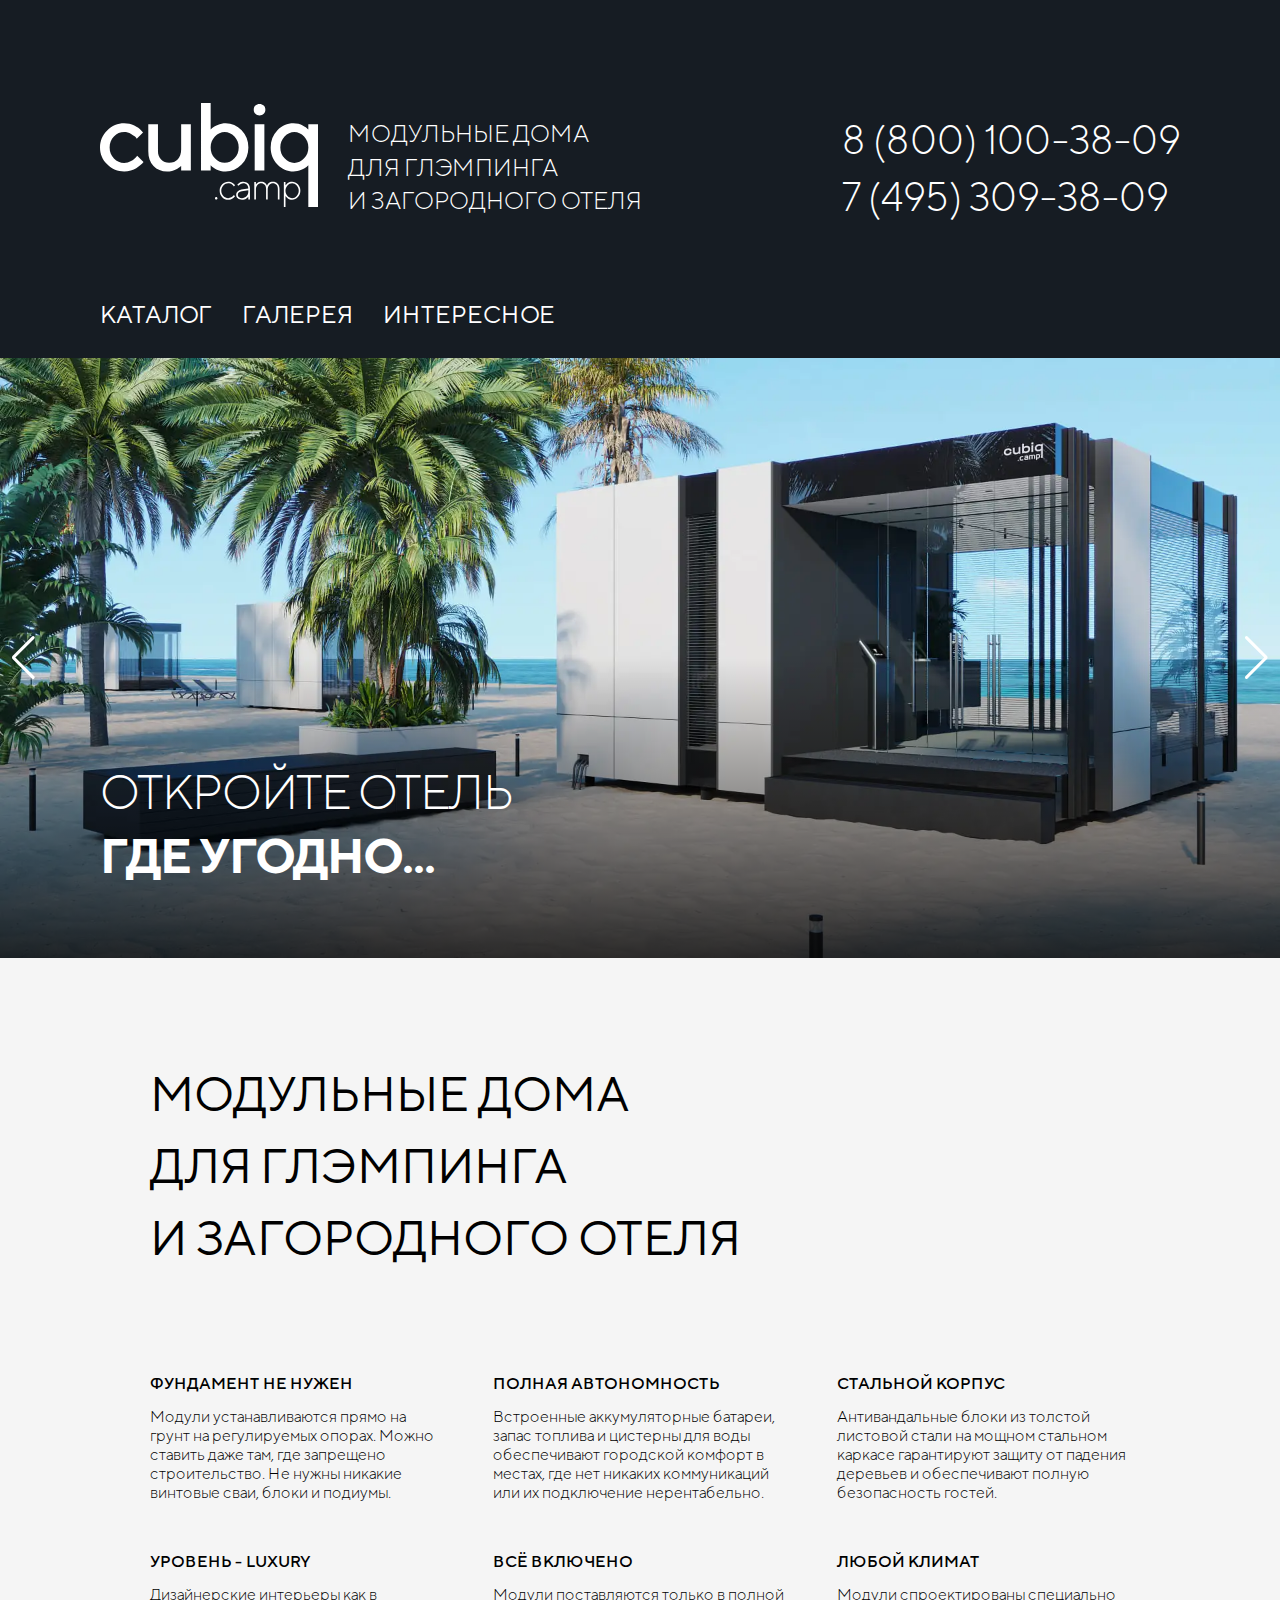
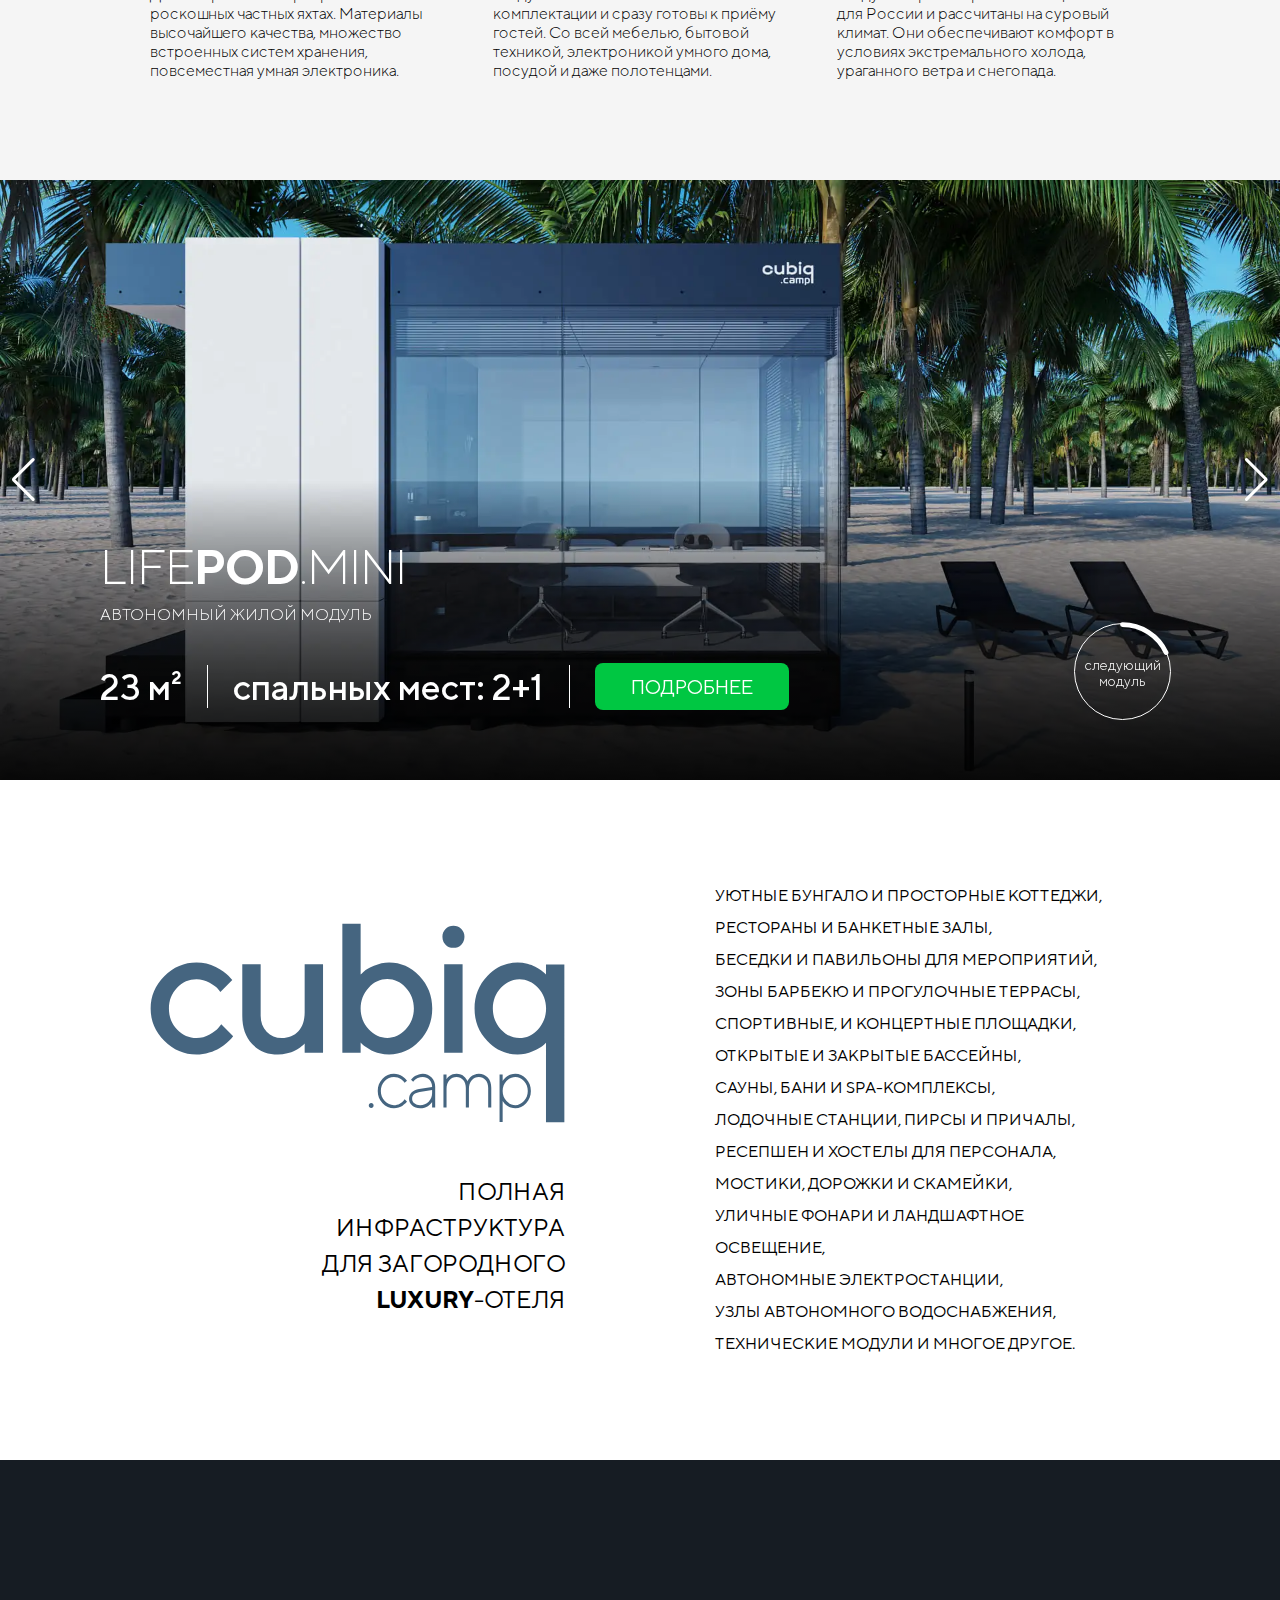
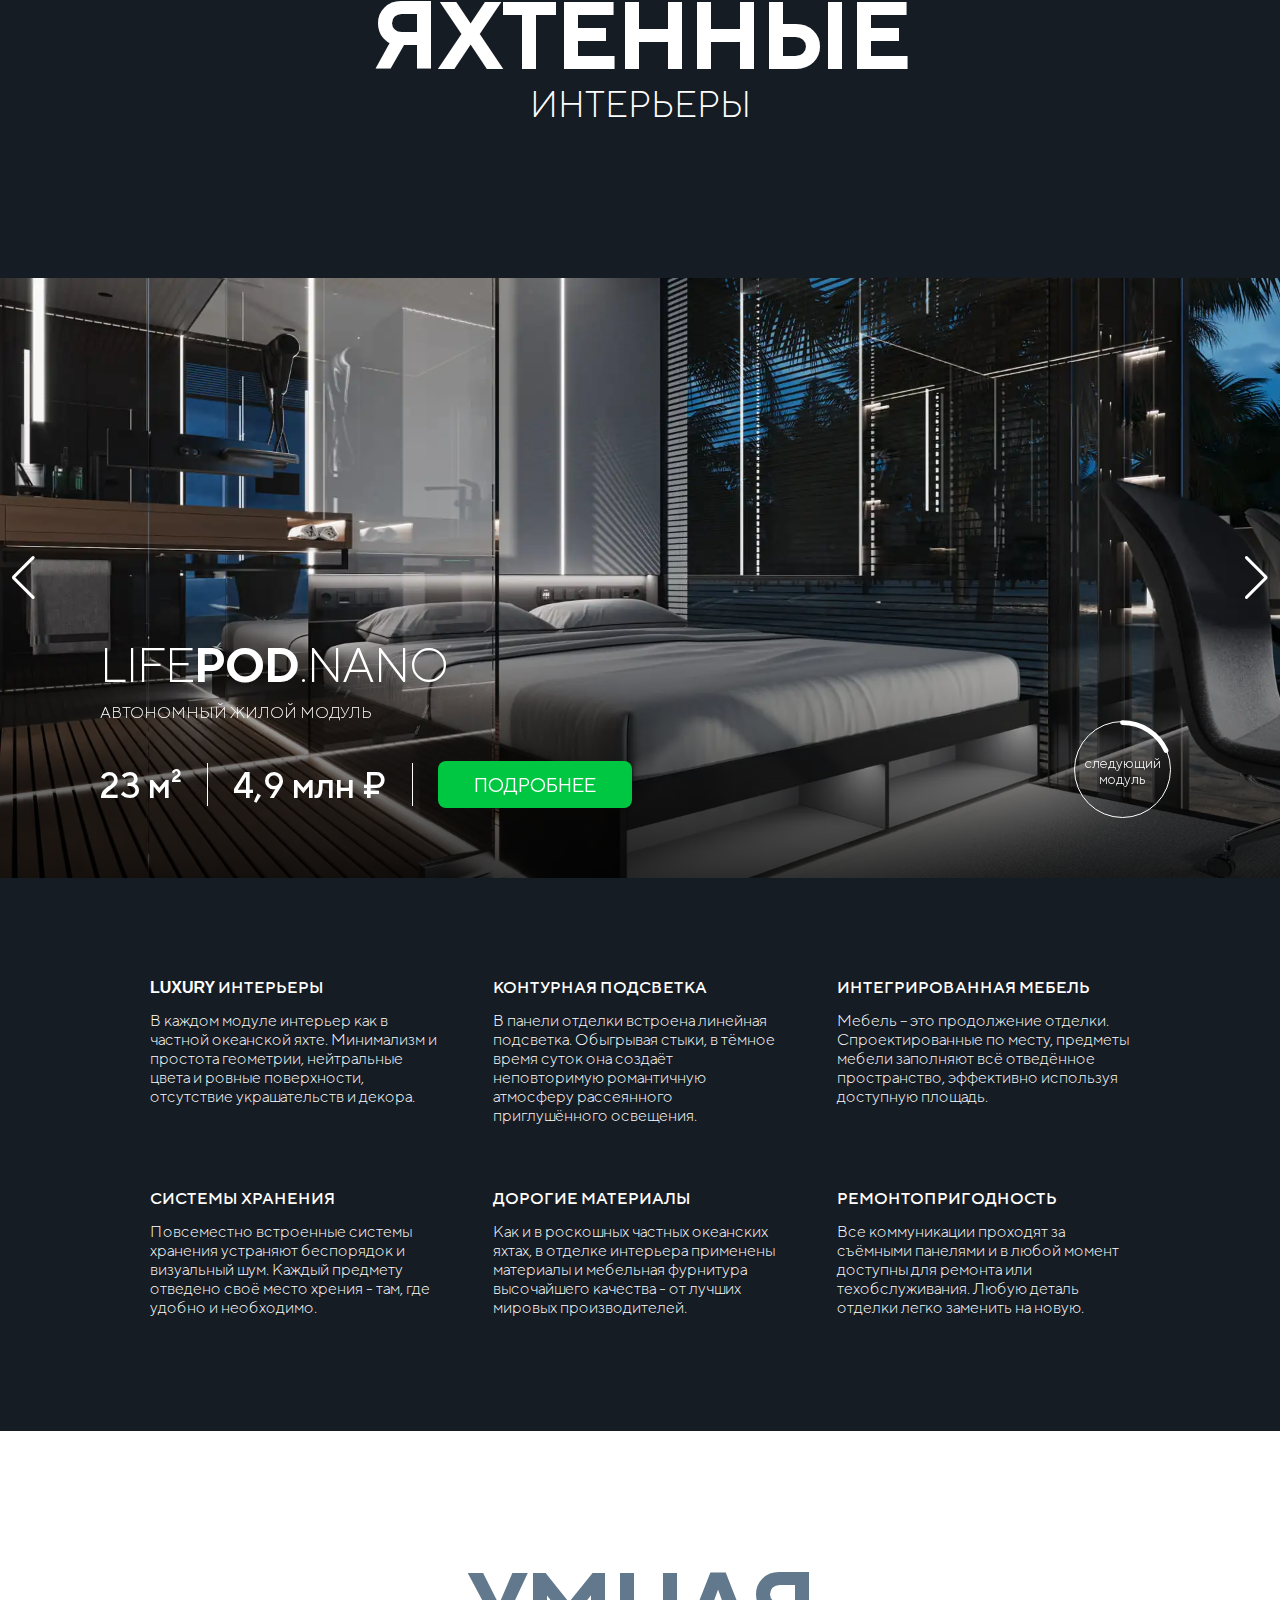
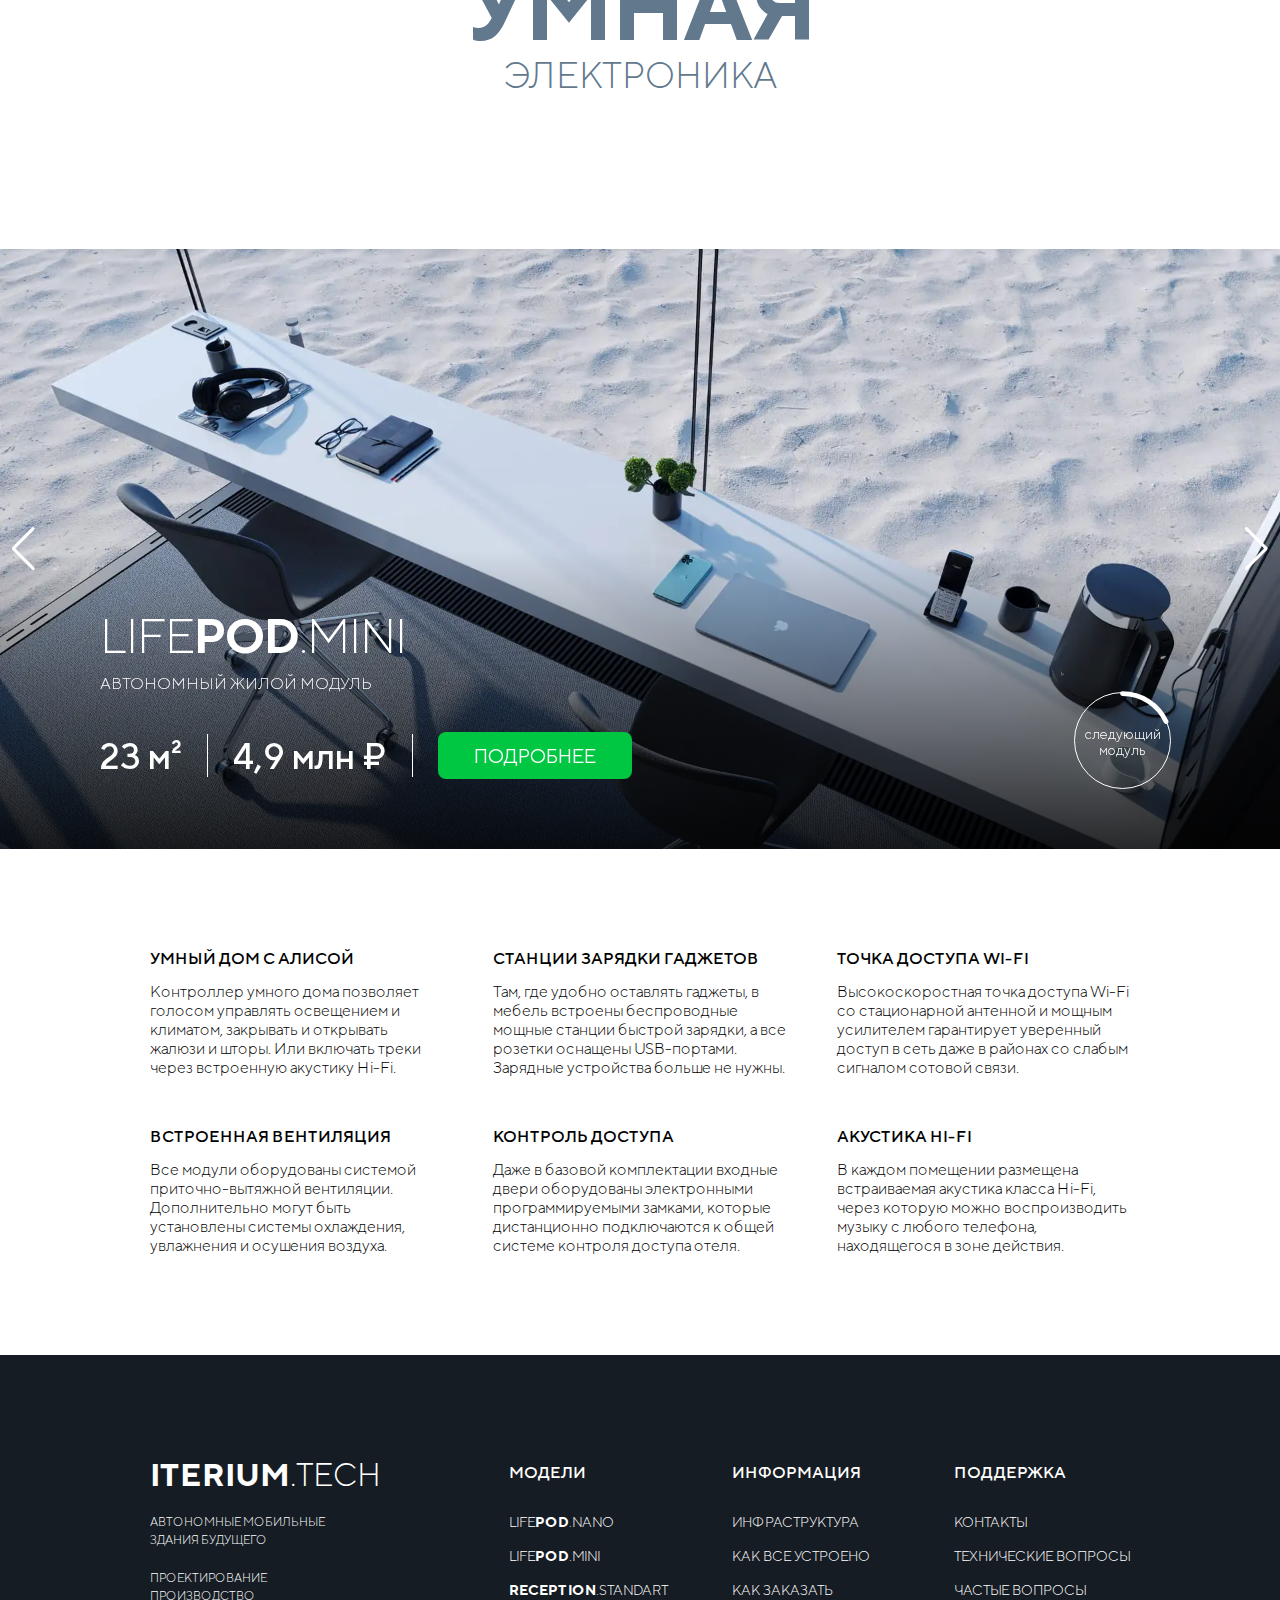
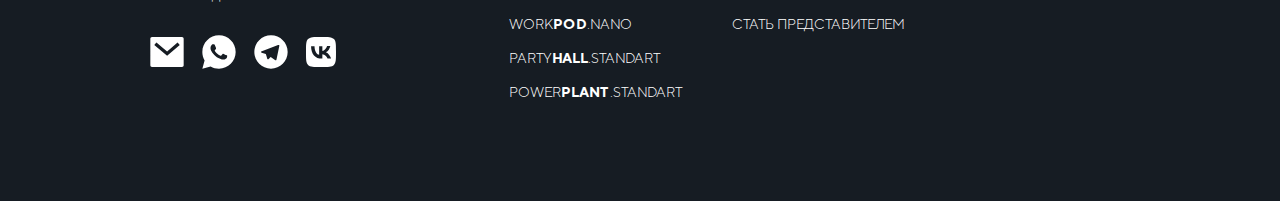
==== index.html @ 2b17364d "add files" ====
<!DOCTYPE html>
<html lang="ru">
<head>
    <meta charset="UTF-8">
    <meta name="viewport" content="width=device-width, initial-scale=1.0">
    <title>Cubiq - модульные дома для глэмпинга и загородного отеля.</title>

    <!--<link href="https://fonts.cdnfonts.com/css/tt-norms-pro" rel="stylesheet"> -->

    <link rel="stylesheet" href="styles/style.css">

    <link rel="stylesheet" href="styles/swiper-bundle.min.css">

    <style>
        
        @font-face {
        font-family: 'TTNorms';
        font-style: normal;
        font-weight: 200;
        font-display: swap;
        size-adjust: 100%;
        src: url(fonts/TTNorms-Light.woff2) format('woff2'),
            url(fonts/TTNorms-Light.woff) format('woff'),
        }

        @font-face {
        font-family: 'TTNorms';
        font-style: normal;
        font-weight: 400;
        font-display: swap;
        size-adjust: 100%;
        src: url(fonts/TTNorms-Regular.woff2) format('woff2'),
            url(fonts/TTNorms-Regular.woff) format('woff'),
        }

        @font-face {
        font-family: 'TTNorms';
        font-style: normal;
        font-weight: 500;
        font-display: swap;
        size-adjust: 100%;
        src: url(fonts/TTNorms-Medium.woff2) format('woff2'),
            url(fonts/TTNorms-Medium.woff) format('woff'),
        }

        @font-face {
        font-family: 'TTNorms';
        font-style: normal;
        font-weight: 600;
        font-display: swap;
        size-adjust: 100%;
        src: url(fonts/TTNorms-Bold.woff2) format('woff2'),
            url(fonts/TTNorms-Bold.woff) format('woff'),
        }

        @font-face {
        font-family: 'TTNorms';
        font-style: swap;
        font-weight: 700;
        size-adjust: 100%;
        font-display: optional;
        src: url(fonts/TTNorms-ExtraBold.woff2) format('woff2'),
            url(fonts/TTNorms-ExtraBold.woff) format('woff'),
        }

    </style>

</head>
<body>
   
    <header>
        
        <div class="headline">
            <div class="headline-logo">
                <a href="/"><img src="img/logo.svg" alt="Logo" widht="222" height="106"></a>
                <h1>модульные дома
                    для&nbsp;глэмпинга
                    и&nbsp;загородного отеля
                </h1>
            </div>
            <div class="headline-phones">
                <a href="tel:+78001003809">8 (800) 100-38-09</a>
                <a href="tel:+74953093809">7 (495) 309-38-09 </a>
            </div>
        </div>

        <nav>
            <ul>
                <li><a href="#">Каталог</a></li>
                <li><a href="#">Галерея</a></li>
                <li><a href="#">Интересное</a>
                    <div class="dropdown-menu">
                        <div class="dropdown-menu-left">
                            <div>
                                <h3>O нас</h3>
                                <ul>
                                    <li><a href="#">кто мы</a></li>
                                    <li><a href="#">наши цели</a></li>
                                    <li><a href="#">частые вопросы</a></li> 
                                </ul>
                            </div>
                            <div>
                                <h3>информация</h3>
                                <ul>
                                    <li><a href="#">как всё устроено</a></li>
                                    <li><a href="#">как заказать</a></li>
                                    <li><a href="#">стать представителем</a></li> 
                                </ul>
                            </div>
                        </div>
                        <div class="dropdown-menu-right">
                            <h3>поддержка</h3>
                            <ul>
                                <li><a href="#">загрузить pdf-презентацию</a></li>
                                <li><a href="#">часто задаваемые вопросы</a></li>
                                <li><a href="#">технические вопросы</a></li> 
                                <li><a href="#">контакты</a></li> 
                            </ul>
                        </div>
                    </div>
                </li>
            </ul>
        </nav>

    </header>


    <section class="slider-1">
        <div class="swiper">
            <!-- Additional required wrapper -->
            <div class="swiper-wrapper">
                <!-- Slides -->
                <div class="swiper-slide">
                    <picture>
                        <source srcset="img/sliders/slider_1/webp/slider_1_slide_1_mobile.webp" media="(max-width: 768px)">
                        <source srcset="img/sliders/slider_1/slider_1_slide_1_mobile.jpg" media="(max-width: 768px)">
                        <source srcset="img/sliders/slider_1/webp/slider_1_slide_1.webp" type="image/webp">
                        <source srcset="img/sliders/slider_1/slider_1_slide_1.jpg" type="image/jpeg"> 
                        <img src="img/sliders/slider_2/slider_2_slide_1.jpg" alt="">    
                    </picture>
                    <div class="slide-content">
                        <div class="slide-title">
                            <h2 class="first-slider-title">откройте отель<br> <span class="bold">где угодно...</span></h2>
                        </div>
                    </div>
                </div>
                <div class="swiper-slide">
                    <picture>
                        <source srcset="img/sliders/slider_1/webp/slider_1_slide_1_mobile.webp" media="(max-width: 768px)">
                        <source srcset="img/sliders/slider_1/slider_1_slide_1_mobile.jpg" media="(max-width: 768px)">
                        <source srcset="img/sliders/slider_1/webp/slider_1_slide_1.webp" type="image/webp">
                        <source srcset="img/sliders/slider_1/slider_1_slide_1.jpg" type="image/jpeg"> 
                        <img src="img/sliders/slider_2/slider_2_slide_1.jpg" alt="">    
                    </picture>
                    <div class="slide-content">
                        <div class="slide-title">
                            <h2 class="first-slider-title">откройте отель<br> <span class="bold">где угодно...</span></h2>
                        </div>
                    </div>
                </div>
            </div>

            <!-- If we need navigation buttons -->
            <div class="swiper-button-prev"></div>
            <div class="swiper-button-next"></div>

        </div>

    </section>

    <section class="benefits bg-grey">
        <div class="content">
            <h2>модульные дома <br> для глэмпинга <br> и загородного отеля</h2>
            <div class="benefits-items">
                <div class="benefits-item">
                    <h3>фундамент не нужен</h3>
                    <p>Модули устанавливаются прямо на грунт на регулируемых опорах. Можно ставить даже там, где запрещено строительство. Не нужны никакие винтовые сваи, блоки и подиумы.</p>
                </div>
                <div class="benefits-item">
                    <h3>полная автономность</h3>
                    <p>Встроенные аккумуляторные батареи, запас топлива и цистерны для воды обеспечивают городской комфорт в местах, где нет никаких коммуникаций или их подключение нерентабельно.</p>
                </div>
                <div class="benefits-item">
                    <h3>стальной корпус</h3>
                    <p>Антивандальные блоки из толстой листовой стали на мощном стальном каркасе гарантируют защиту от падения деревьев и обеспечивают полную безопасность гостей.</p>
                </div>
                <div class="benefits-item">
                    <h3>уровень - luxury</h3>
                    <p>Дизайнерские интерьеры как в роскошных частных яхтах. Материалы высочайшего качества, множество встроенных систем хранения, повсеместная умная электроника.</p>
                </div>
                <div class="benefits-item">
                    <h3>всё включено</h3>
                    <p>Модули поставляются только в полной комплектации и сразу готовы к приёму гостей. Со всей мебелью, бытовой техникой, электроникой умного дома, посудой и даже полотенцами.</p>
                </div>
                <div class="benefits-item">
                    <h3>любой климат</h3>
                    <p>Модули спроектированы специально для России и рассчитаны на суровый климат. Они обеспечивают комфорт в условиях экстремального холода, ураганного ветра и снегопада.</p>
                </div>
            </div>
        </div>
    </section>

    <section class="slider-2">
        <div class="swiper">
            <!-- Additional required wrapper -->
            <div class="swiper-wrapper">
                <!-- Slides -->
                <div class="swiper-slide">
                    <picture>
                        <source srcset="img/sliders/slider_2/webp/slider_2_slide_1_mobile.webp" media="(max-width: 768px)">
                        <source srcset="img/sliders/slider_2/slider_2_slide_1_mobile.jpg" media="(max-width: 768px)">
                        <source srcset="img/sliders/slider_2/webp/slider_2_slide_1.webp" type="image/webp">
                        <source srcset="img/sliders/slider_2/slider_2_slide_1.jpg" type="image/jpeg"> 
                        <img src="img/sliders/slider_2/slider_2_slide_1.jpg" alt="">    
                    </picture>
                    <div class="slide-content">
                        <div class="slide-title">
                            <h2>LIFE<span class="bold">POD</span>.MINI <br> <span class="caption">автономный жилой модуль</span></h2>
                            <div class="slide-description">
                                <p>23 м&#178;</p>
                                <p>спальных мест: 2+1</p>
                                <a href="#">Подробнее</a>
                            </div>
                        </div>
                    </div>
                </div>
                <div class="swiper-slide">
                    <picture>
                        <source srcset="img/sliders/slider_2/webp/slider_2_slide_1_mobile.webp" media="(max-width: 768px)">
                        <source srcset="img/sliders/slider_2/slider_2_slide_1_mobile.jpg" media="(max-width: 768px)">
                        <source srcset="img/sliders/slider_2/webp/slider_2_slide_1.webp" type="image/webp">
                        <source srcset="img/sliders/slider_2/slider_2_slide_1.jpg" type="image/jpeg"> 
                        <img src="img/sliders/slider_2/slider_2_slide_1.jpg" alt="">    
                    </picture>
                    <div class="slide-content">
                        <div class="slide-title">
                            <h2>LIFE<span class="bold">POD</span>.MINI <br> <span class="caption">автономный жилой модуль</span></h2>
                            <div class="slide-description">
                                <p>23 м&#178;</p>
                                <p>спальных мест: 2+1</p>
                                <a href="#">Подробнее</a>
                            </div>
                        </div>
                    </div>
                </div>
            </div>

            <!-- If we need navigation buttons -->
            <div class="swiper-button-prev"></div>
            <div class="swiper-button-next"></div>
            <div class="autoplay-progress">
                <svg viewBox="0 0 48 48">
                     <circle cx="24" cy="24" r="20" stroke-linecap="round"></circle>
                </svg>

                 <span></span>
            </div>

        </div>

    </section>

    <section class="infrastructure">

        <div class="content">
            <div class="infrastructure-left">
                <img src="img/logo_dark.svg" alt="">
                <h2>полная<br>
                    инфраструктура<br>
                    для загородного<br>
                    <span class="bold">luxury</span>-отеля
                </h2>

            </div>
            <div class="infrastructure-right">
                <p>
                    уютные бунгало и просторные коттеджи,<br>
                    рестораны и банкетные залы,<br>
                    беседки и павильоны для мероприятий,<br>
                    зоны барбекю и прогулочные террасы,<br>
                    спортивные, и концертные площадки,<br>
                    открытые и закрытые бассейны,<br>
                    сауны, бани и SPA-комплексы,<br>
                    лодочные станции, пирсы и причалы,<br>
                    ресепшен и хостелы для персонала,<br>
                    мостики, дорожки и скамейки,<br>
                    уличные фонари и ландшафтное освещение,<br>
                    автономные электростанции,<br>
                    узлы автономного водоснабжения,<br>
                    технические модули и многое другое.
                </p>

            </div>
        </div>

    </section>

    <section class="heading heading-dark bg-dark">
        <h2>Яхтенные <br> <span>интерьеры</span></h2>
    </section>

    <section class="slider-3">
        <div class="swiper">
            <!-- Additional required wrapper -->
            <div class="swiper-wrapper">
                <!-- Slides -->
                <div class="swiper-slide">
                    <picture>
                        <source srcset="img/sliders/slider_3/webp/slider_3_slide_1_mobile.webp" media="(max-width: 768px)">
                        <source srcset="img/sliders/slider_3/slider_3_slide_1_mobile.jpg" media="(max-width: 768px)">
                        <source srcset="img/sliders/slider_3/webp/slider_3_slide_1.webp" type="image/webp">
                        <source srcset="img/sliders/slider_3/slider_3_slide_1.jpg" type="image/jpeg"> 
                        <img src="img/sliders/slider_3/slider_3_slide_1.jpg" alt="">    
                    </picture>
                    <div class="slide-content">
                        <div class="slide-title">
                            <h2>LIFE<span class="bold">POD</span>.NANO<br> <span class="caption">автономный жилой модуль</span></h2>
                            <div class="slide-description">
                                <p>23 м&#178;</p>
                                <p>4,9 млн ₽</p>
                                <a href="#">Подробнее</a>
                            </div>
                        </div>
                    </div>
                </div>
                <div class="swiper-slide">
                    <picture>
                        <source srcset="img/sliders/slider_3/webp/slider_3_slide_1_mobile.webp" media="(max-width: 768px)">
                        <source srcset="img/sliders/slider_3/slider_3_slide_1_mobile.jpg" media="(max-width: 768px)">
                        <source srcset="img/sliders/slider_3/webp/slider_3_slide_1.webp" type="image/webp">
                        <source srcset="img/sliders/slider_3/slider_3_slide_1.jpg" type="image/jpeg"> 
                        <img src="img/sliders/slider_3/slider_3_slide_1.jpg" alt="">    
                    </picture>
                    <div class="slide-content">
                        <div class="slide-title">
                            <h2>LIFE<span class="bold">POD</span>.NANO <br> <span class="caption">автономный жилой модуль</span></h2>
                            <div class="slide-description">
                                <p>23 м&#178;</p>
                                <p>4,9 млн ₽</p>
                                <a href="#">Подробнее</a>
                            </div>
                        </div>
                    </div>
                </div>
            </div>

            <!-- If we need navigation buttons -->
            <div class="swiper-button-prev"></div>
            <div class="swiper-button-next"></div>
            <div class="autoplay-progress">
                <svg viewBox="0 0 48 48">
                     <circle cx="24" cy="24" r="20" stroke-linecap="round"></circle>
                </svg>

                 <span></span>
            </div>

        </div>


    </section>

    <section class="benefits bg-dark">
        <div class="content">
            <div class="benefits-items">
                <div class="benefits-item">
                    <h3><span class="bold" style="font-weight: 700;">luxury</span> интерьеры<h3>
                    <p>В каждом модуле интерьер как в частной океанской яхте. Минимализм и простота геометрии, нейтральные цвета и ровные поверхности, отсутствие украшательств и декора.</p>
                </div>
                <div class="benefits-item">
                    <h3>контурная подсветка<h3>
                    <p>В панели отделки встроена линейная подсветка. Обыгрывая стыки, в тёмное время суток она создаёт неповторимую романтичную атмосферу рассеянного приглушённого освещения.</p>
                </div>
                <div class="benefits-item">
                    <h3>интегрированная мебель<h3>
                    <p>Мебель – это продолжение отделки. Спроектированные по месту, предметы мебели заполняют всё отведённое пространство, эффективно используя доступную площадь.</p>
                </div>
                <div class="benefits-item">
                    <h3>системы хранения<h3>
                    <p>Повсеместно встроенные системы хранения устраняют беспорядок и визуальный шум. Каждый предмету отведено своё место хрения - там, где удобно и необходимо.</p>
                </div>
                <div class="benefits-item">
                    <h3>дорогие материалы<h3>
                    <p>Как и в роскошных частных океанских яхтах, в отделке интерьера применены материалы и мебельная фурнитура высочайшего качества - от лучших мировых производителей.</p>
                </div>
                <div class="benefits-item">
                    <h3>ремонтопригодность<h3>
                    <p>Все коммуникации проходят за съёмными панелями и в любой момент доступны для ремонта или техобслуживания. Любую деталь отделки легко заменить на новую.</p>
                </div>
            </div>
        </div>

    </section>

    <section class="heading heading-light">
        <h2>Умная<br> <span>электроника</span></h2>
    </section>

    <section class="slider-4">
        <div class="swiper">
            <!-- Additional required wrapper -->
            <div class="swiper-wrapper">
                <!-- Slides -->
                <div class="swiper-slide">
                    <picture>
                        <source srcset="img/sliders/slider_4/webp/slider_4_slide_1_mobile.webp" media="(max-width: 768px)">
                        <source srcset="img/sliders/slider_4/slider_4_slide_1_mobile.jpg" media="(max-width: 768px)">
                        <source srcset="img/sliders/slider_4/webp/slider_4_slide_1.webp" type="image/webp">
                        <source srcset="img/sliders/slider_4/slider_4_slide_1.jpg" type="image/jpeg"> 
                        <img src="img/sliders/slider_4/slider_4_slide_1.jpg" alt="">    
                    </picture>
                    <div class="slide-content">
                        <div class="slide-title">
                            <h2>LIFE<span class="bold">POD</span>.MINI <br> <span class="caption">автономный жилой модуль</span></h2>
                            <div class="slide-description">
                                <p>23 м&#178;</p>
                                <p>4,9 млн ₽</p>
                                <a href="#">Подробнее</a>
                            </div>
                        </div>
                    </div>
                </div>
                <div class="swiper-slide">
                    <picture>
                        <source srcset="img/sliders/slider_4/webp/slider_4_slide_1_mobile.webp" media="(max-width: 768px)">
                        <source srcset="img/sliders/slider_4/slider_4_slide_1_mobile.jpg" media="(max-width: 768px)">
                        <source srcset="img/sliders/slider_4/webp/slider_4_slide_1.webp" type="image/webp">
                        <source srcset="img/sliders/slider_4/slider_4_slide_1.jpg" type="image/jpeg"> 
                        <img src="img/sliders/slider_4/slider_4_slide_1.jpg" alt="">    
                    </picture>
                    <div class="slide-content">
                        <div class="slide-title">
                            <h2>LIFE<span class="bold">POD</span>.MINI <br> <span class="caption">автономный жилой модуль</span></h2>
                            <div class="slide-description">
                                <p>23 м&#178;</p>
                                <p>4,9 млн ₽</p>
                                <a href="#">Подробнее</a>
                            </div>
                        </div>
                    </div>
                </div>
            </div>

            <!-- If we need navigation buttons -->
            <div class="swiper-button-prev"></div>
            <div class="swiper-button-next"></div>
            <div class="autoplay-progress">
                <svg viewBox="0 0 48 48">
                     <circle cx="24" cy="24" r="20" stroke-linecap="round"></circle>
                </svg>

                 <span></span>
            </div>

        </div>


    </section>

    <section class="benefits bg-light">
        <div class="content">
            <div class="benefits-items">
                <div class="benefits-item">
                    <h3>умный дом с алисой</h3>
                    <p>Контроллер умного дома позволяет голосом управлять освещением и климатом, закрывать и открывать жалюзи и шторы. Или включать треки через встроенную акустику Hi-Fi.</p>
                </div>
                <div class="benefits-item">
                    <h3>станции зарядки гаджетов</h3>
                    <p>Там, где удобно оставлять гаджеты, в мебель встроены беспроводные мощные станции быстрой зарядки, а все розетки оснащены USB-портами. Зарядные устройства больше не нужны.</p>
                </div>
                <div class="benefits-item">
                    <h3>точка доступа wi-fi</h3>
                    <p>Высокоскоростная точка доступа Wi-Fi со стационарной антенной и мощным усилителем гарантирует уверенный доступ в сеть даже в районах со слабым сигналом сотовой связи.</p>
                </div>
                <div class="benefits-item">
                    <h3>встроенная вентиляция</h3>
                    <p>Все модули оборудованы системой приточно-вытяжной вентиляции. Дополнительно могут быть установлены системы охлаждения, увлажнения и осушения воздуха.</p>
                </div>
                <div class="benefits-item">
                    <h3>контроль доступа</h3>
                    <p>Даже в базовой комплектации входные двери оборудованы электронными программируемыми замками, которые дистанционно подключаются к общей системе контроля доступа отеля.</p>
                </div>
                <div class="benefits-item">
                    <h3>акустика hi-fi</h3>
                    <p>В каждом помещении размещена встраиваемая акустика класса Hi-Fi, через которую можно воспроизводить музыку с любого телефона, находящегося в зоне действия.</p>
                </div>
            </div>
        </div>

    </section>

    <footer class="bg-dark">
        <div class="content">
            <div class="footer-content">
                <div class="footer-left">
                    <div class="footer-about">
                        <a href="#"><span class="bold">iterium</span>.tech</a> 
                        <p>автономные мобильные<br> здания будущего</p>
                        <p>проектирование<br> производство</p>
                    </div>
                   <ul class="social-links">
                    <li><a href="#"><img src="img/icons/mail.svg" alt=""></a></li>
                    <li><a href="#"><img src="img/icons/whatsapp.svg" alt=""></a></li>
                    <li><a href="#"><img src="img/icons/telegram.svg" alt=""></a></li>
                    <li><a href="#"><img src="img/icons/vk.svg" alt=""></a></li>
                   </ul>
                </div>
                <div class="footer-right">
                    <div class="footer-right-item">
                        <h3>Модели</h3>
                        <ul>
                            <li><a href="#">life<span class="bold">pod</span>.nano</a></li>
                            <li><a href="#">life<span class="bold">pod</span>.mini</a></li>
                            <li><a href="#"><span class="bold">reception</span>.standart</a></li>
                            <li><a href="#">work<span class="bold">pod</span>.nano</a></li>
                            <li><a href="#">party<span class="bold">hall</span>.standart</a></li>
                            <li><a href="#">power<span class="bold">plant</span>.standart</a></li>
                        </ul>
                    </div>
                    <div class="footer-right-item">
                        <h3>Информация</h3>
                        <ul>
                            <li><a href="#">инфраструктура</a></li>
                            <li><a href="#">как все устроено</a></li>
                            <li><a href="#">как заказать</a></li>
                            <li><a href="#">стать представителем</a></li>
                        </ul>
                    </div>
                    <div class="footer-right-item">
                        <h3>Поддержка</h3>
                        <ul>
                            <li><a href="#">контакты</a></li>
                            <li><a href="#">технические вопросы</a></li>
                            <li><a href="#">частые вопросы</a></li>
                        </ul>
                    </div>
                </div>
            </div>
        </div>

    </footer>

    <script src="js/swiper-bundle.min.js"></script>
    <script>
        const progressCircle = document.querySelectorAll(".autoplay-progress svg");
        const progressContent = document.querySelectorAll(".autoplay-progress span");
        const swiper = new Swiper('.swiper', {
            // Optional parameters
            direction: 'horizontal',
            loop: true,
            autoplay: true,

            // If we need pagination
            pagination: {
                el: '.swiper-pagination',
            },

            autoplay: {
                delay: 5000,
            },

            // Navigation arrows
            navigation: {
                nextEl: '.swiper-button-next',
                prevEl: '.swiper-button-prev',
            },

             on: {
                autoplayTimeLeft(s, time, progress) {
                progressCircle.forEach(function(a){
                    a.style.setProperty("--progress", 1 - progress);
                }),
                progressContent.forEach(function(a){
                    a.textContent = `следующий модуль`;
                })
                // progressCircle.style.setProperty("--progress", 1 - progress);
               // progressContent.textContent = `следующий модуль`;
                }
            },

            // And if we need scrollbar
            scrollbar: {
                el: '.swiper-scrollbar',
            },
            });
    </script>

</body>
</html>
---- styles/style.css ----
:root {
    --clr-white: hsla(0, 0%, 100%, 1);
    --clr-deep-blue: hsla(212, 23%, 11%, 1);
    --clr-light-blue:hsla(208, 18%, 47%, 1);
    --clr-grey: #f5f5f5;
    --clr-cta: hsla(140, 100%, 39%, 1);

    --clr-text-black: hsla(0, 0%, 0%, 1);
    --clr-text-white: hsla(0, 0%, 100%, 1);
    --clr-text-light-blue: hsla(208, 18%, 47%, 1);
}

/*

@font-face {
  font-family: 'TTNorms';
  font-style: normal;
  font-weight: 200;
  font-display: swap;
  size-adjust: 100%;
  src: url(../fonts/TTNorms-Light.woff2) format('woff2'),
       url(../fonts/TTNorms-Light.woff) format('woff'),
}

@font-face {
  font-family: 'TTNorms';
  font-style: normal;
  font-weight: 400;
  font-display: swap;
  size-adjust: 100%;
  src: url(../fonts/TTNorms-Regular.woff2) format('woff2'),
       url(../fonts/TTNorms-Regular.woff) format('woff'),
}

@font-face {
  font-family: 'TTNorms';
  font-style: normal;
  font-weight: 500;
  font-display: swap;
  size-adjust: 100%;
  src: url(../fonts/TTNorms-Medium.woff2) format('woff2'),
       url(../fonts/TTNorms-Medium.woff) format('woff'),
}

@font-face {
  font-family: 'TTNorms';
  font-style: normal;
  font-weight: 600;
  font-display: swap;
  size-adjust: 100%;
  src: url(../fonts/TTNorms-Bold.woff2) format('woff2'),
       url(../fonts/TTNorms-Bold.woff) format('woff'),
}

@font-face {
  font-family: 'TTNorms';
  font-style: swap;
  font-weight: 700;
  size-adjust: 100%;
  font-display: optional;
  src: url(../fonts/TTNorms-ExtraBold.woff2) format('woff2'),
       url(../fonts/TTNorms-ExtraBold.woff) format('woff'),
}

*/

/* Default Styles Reset */

* {
    padding: 0;
    margin: 0;
    font: inherit;
    box-sizing: border-box;
}

html {
    scroll-behavior: smooth;
    overflow-x: hidden;

    font-family: 'TTNorms', sans-serif;
    font-size: 1rem; 
    font-weight: 300;
}

img,
picture,
svg {

    display: block;
    max-width: 100%;

}

a {
    text-decoration: none;
    color: var(--clr-text-white);
    transition: color .3s ease-in-out;
}


ul {
    list-style: none;
}

/* Typography */

h2 {
    font-size: 4rem;
    text-transform: uppercase;
}

h3 {
    font-size: 1.25rem;
    text-transform: uppercase;
}

.bold {
    font-weight: 600;
}

/* Background Colors */

.bg-grey {
    background-color: var(--clr-grey);
}

.bg-dark {
    background-color: var(--clr-deep-blue);
    color: var(--clr-text-white);
}

.bg-light {
    background-color: var(--clr-white)
}

/* Header*/

header {
    background-color: var(--clr-deep-blue);
    color: var(--clr-text-white);

    padding: 100px 100px 30px 100px;
}

.dropdown-menu {
    display: none;
    gap: 30px;
    padding: 60px 40px 40px 40px;
    margin-top: 0px;
    margin-left: -40px;
    position: absolute;
    z-index: 99;
    background-color: var(--clr-deep-blue);
    color: var(--clr-white);
    border-radius: 0 0 20px 20px;
}

nav ul li:hover > .dropdown-menu {
	display: flex;
}

.dropdown-menu h3 {
    font-size: 20px;
    margin-bottom: 14px;
    font-weight: 600;
}

.dropdown-menu ul li {
    font-size: 1rem;
    margin: 0;
}

.dropdown-menu-left {
    display: flex;
    gap: 50px;
    flex-direction: column;
}

.dropdown-menu-left ul {
    flex-direction: column;
    gap: 10px;
    margin: 0;
}

.dropdown-menu-right ul {
    flex-direction: column;
    gap: 10px;
    margin: 0;
}

a:hover {
    color: var(--clr-cta);
}

.headline {
    display: flex;
    align-items: center;
    justify-content: space-between;
}

.headline-logo {
    display: flex;
    gap: 30px;

    font-size: 1.5rem;
    line-height: 140%;
}

.headline-logo h1 {

    margin-top: 15px;

    width: 22ch;
    align-self: flex-end;

    font-weight: 200;

    text-transform: uppercase;
}

.headline-phones {
    display: flex;
    flex-direction: column;

    margin-top: 16px;

    gap: 10px;

    font-size: 2.5rem;
}

header nav ul {
    display: flex;
    gap: 30px;

    margin-top: 100px;

    font-size: 1.5rem;
    font-weight: 400;
    text-transform: uppercase;
}

/* Slider */

.swiper {
    width: 100%;
}

.swiper-button-next, .swiper-button-prev {
    color: var(--clr-text-white) !important;
}

.autoplay-progress {
      position: absolute;
      right: 200px;
      bottom: 100px;
      z-index: 98;
      width: 115px;
      height: 115px;
      display: flex;
      align-items: center;
      justify-content: center;
      font-weight: 300;
      font-size: 14px;
      text-align: center;
      color: var(--clr-white);
    }

.autoplay-progress svg {
    --progress: 0;
    position: absolute;
    left: 0;
    top: 0px;
    z-index: 99;
    width: 100%;
    height: 100%;
    stroke-width: 2px;
    stroke: var(--clr-white);
    fill: none;
    stroke-dashoffset: calc(125.6px * (1 - var(--progress)));
    stroke-dasharray: 125.6;
    transform: rotate(-90deg);
}


.autoplay-progress::after {
    content: '';
    top: 0;
    position: absolute;
    margin-top: 8px;
    z-index: 96;
    width: 95px;
    height: 95px;
    border: 1px solid var(--clr-white);
    border-radius: 50%;
}

.swiper-slide {
    max-height: 900px;
    color: var(--clr-text-white)
}

.swiper-slide img {
    position: relative;
}

.swiper-slide::before{
    content: '';
    position: absolute;
    top: 0;
    left: 0;
    width: 100%;
    height: 100%;
    background: linear-gradient(180deg, rgba(0, 0, 0, 0) 50.04%, rgba(0, 0, 0, 0.8) 100%);
    z-index: 2;
}

.swiper-slide h2 {
    position: absolute;
    bottom: 100px;
    left: 200px;
    z-index: 55;
}

.swiper-slide .slide-content {
    position: absolute;
    display: flex;
    align-items: center;
    justify-content: space-between;
    padding: 0 200px;
    bottom: 100px;
    z-index: 55;
    width: 100%;
}

.swiper-slide .slide-content .slide-title {
    display: flex;
    flex-direction: column;
}

.swiper-slide .slide-content h2 {
    position: relative;
    bottom: 0;
    left: 0;

    font-size: 4rem;
    line-height: 36px;
    letter-spacing: -3.5px;
}

.caption {
    font-size: 1.5rem;
    letter-spacing: 0;
    font-weight: 300;
}

.slide-description {
    display: flex;
    align-items: center;

    margin-top: 30px;

    font-size: 2.25rem;
    font-weight: 500;

 }

 .slide-description p {
    border-right: 1px solid var(--clr-white);
    padding-right: 25px;
 }

 .slide-description p:not(:first-child) {
    padding-left: 25px;
 }

 .slide-description a {
    font-size: 1.25rem; 
    font-weight: 400;
    text-transform: uppercase;

    background-color: var(--clr-cta);

    color: var(--clr-text-white);

    border: none;
    border-radius: 8px;

    padding: 12px 36px;
    margin-left: 25px;

    cursor: pointer;
 }

 .first-slider-title {
    line-height: 74px !important;
 }


 .next-ring{
    border: 1px solid var(--clr-white);
    border-radius: 50%;

    height: 115px;
    width: 115px;

 }


/* Benefits section */

.benefits h2 {
    margin-bottom: 150px;
    font-weight: 400;
    line-height: 150%;
}

.benefits h3 {
    font-weight: 500;

    margin-bottom: 14px;
}

.benefits-items { 
    display: grid;
    grid-template-columns: 1fr 1fr 1fr;
    gap: 100px;
}


.benefits-item p {
    font-size: 1.5rem;
    font-weight: 200;
    text-transform: none;
}

.content {
    padding: 200px;
}

/* Infrastructure section */

.infrastructure .content {
    display: flex;
    align-items: center;
    gap: 150px;
}

.infrastructure .content > * {
    flex: 1;
}

.infrastructure-left {
    display: flex;
    flex-direction: column;
    align-items: flex-end;
    justify-content: flex-end;
    text-align: right;
}


.infrastructure h2 {
    font-size: 24px;
    line-height: 150%;
    font-weight: 400;

    margin-top: 50px;
}

.infrastructure-right p{
    text-transform: uppercase;
    line-height: 200%;
    font-weight: 400;
}

/* Heading section */

.heading {
    display: flex;
    align-items: center;
    justify-content: center;

    padding: 200px 0;
}

.heading h2 {
    font-size: 8rem;
    line-height: 64px;
    font-weight: 600;
    text-align: center;
    letter-spacing: -3px;
}

.heading h2 span {
    font-size: 3rem;
    font-weight: 300;
    letter-spacing: 0;
}

.heading-dark h2{
    color: var(--clr-text-white);
}

.heading-light h2 {
    color: var(--clr-text-light-blue);
}

/* Footer section */

.footer-content {
    display: flex;
    justify-content: space-between;
}

.footer-about {
 display: flex;
 flex-direction: column;
 gap: 20px;
}



.footer-left a {
    font-size: 3rem;
    text-transform: uppercase;
}

.footer-left p {
    font-size: 1rem;
    text-transform: uppercase;
    line-height: 150%;
}

.footer-left ul {
    display: flex;
    align-items: center;
    margin-top: 30px;
    gap: 18px;
}

.footer-right {
    display: flex;
    gap: 100px;
    margin-top: 8px;
}

.footer-right-item h3 {
    font-weight: 500;
    margin-bottom: 30px;
}

.footer-right-item ul li {
    margin-top: 15px;
}

.footer-right-item ul li a {
    text-transform: uppercase;
}

 /* LAPTOP */ 

@media (min-width: 1200px) and (max-width: 1919px) {

    /* Header */

    header nav ul {
        margin-top: 80px;
    }

    /* Content Wrapper */

    .content {
        padding: 100px 150px;
    }

    /* Benefits Section */

    .benefits h2 {
        font-size: 3rem;
        line-height: 150%;

        margin-bottom: 100px;
    }

    .benefits-items {
        gap: 50px;
    }

    .benefits h3 {
        font-size: 1rem;
    }

    .benefits p {
        font-size: 1rem;
    }

    /* Slider */

    .swiper-slide .slide-content {
        padding: 0 100px;
        bottom: 70px;
    }

    .autoplay-progress {
        bottom: 50px;
        right: 100px;
    }

    .swiper-slide .slide-content h2 {
        font-size: 3rem;
        letter-spacing: -1px;

    }

    .swiper-slide .slide-content .caption {
        font-size: 1rem;
    }

    .first-slider-title {
        line-height: 64px !important;
    }

    /* Heading Section */

    .heading {
        padding: 150px 0;
    }

    .heading h2 {
        font-size: 6rem;
        line-height: 48px;
    }

    .heading h2 span {
        font-size: 2.25rem; 
    }

    /* Footer */

    .footer-left a {
        font-size: 2rem;
    }

    .footer-left p {
        font-size: 0.75rem;
    }

    .footer-right {
        justify-content: space-between;
        gap: 50px;
    }

    .footer-right h3 {
        font-size: 1rem;
    }

    .footer-right ul li a {
        font-size: 0.875rem;
    }




}


 /* TABLET */

@media (min-width: 768px) and (max-width: 1200px) {

    /* Header */

    header {
        padding: 100px 50px 20px 50px;
    }

    header .headline-logo img {
        height: 71px;
    }

    .headline-logo h1 {
        font-size: 1rem;
        line-height: 1.4rem;

        margin-top: 11px;
    }

    header nav ul {
        margin-top: 50px;

        font-size: 1rem;
    }

    .headline-phones {
        font-size: 1.5rem;

        margin-top: 10px;

        gap: 11px;
    }

    /* Content Wrapper */

    .content {
        padding: 100px 50px;
    }

    /* Benefits Section */

    .benefits h2 {
        font-size: 2.5rem;
        line-height: 150%;

        margin-bottom: 100px;
    }

    .benefits-items {
        grid-template-columns: 1fr 1fr;
        gap: 50px;
    }

    .benefits h3 {
        font-size: 1rem;
    }

    .benefits p {
        font-size: 1rem;
    }

    /* Slider */

    .autoplay-progress {
        right: 50px;
        bottom: 50px;
    }

    .swiper-slide .slide-content {
        padding: 0 70px;
        bottom: 70px;
    }

    .swiper-slide .slide-content h2 {
        font-size: 2.25rem;
        letter-spacing: -1px;
        line-height: 24px;

    }

    .swiper-slide .slide-content .slide-description {
        font-size: 32px;
        margin-top: 10px;
    }

    .swiper-slide .slide-content .caption {
        font-size: 0.75rem;
    }

    .swiper-slide .slide-content .slide-description a {
        padding: 8px 18px;
        display: none;
    }

    .first-slider-title {
        line-height: 48px !important;
    }

    .next-ring {
        display: none;
    }

    /* Infrastructure */

    .infrastructure .content {
        gap: 50px;
        padding: 100px 77px;
    }

    .infrastructure h2 {
        font-size: 1rem;
    }

    .infrastructure p {
        font-size: 0.75rem;
    }

    /* Heading Section */

    .heading {
        padding: 100px 0;
    }

    .heading h2 {
        font-size: 4rem;
        line-height: 36px;
    }

    .heading h2 span {
        font-size: 1.5rem; 
    }

    /* Footer */

    .footer-content {
        flex-direction: column-reverse;
        gap: 100px;
    }

    .footer-left {
        display: flex;
        justify-content: space-between;
        align-items: flex-start;
    }

    .footer-left ul {
        margin-top: 8px;
    }

    .footer-left p {
        font-size: 0.75rem;
    }

    .footer-right {
        justify-content: space-between;
        gap: 50px;
        width: 100%;
        justify-content: space-between;
    }

    .footer-right h3 {
        font-size: 1rem;
    }

    .footer-right ul li a {
        font-size: 0.875rem;
    }


    
} 

 /* MOBILE */
@media (min-width: 320px) and (max-width: 768px) {

    /* Header */

    header {
        padding: 100px 30px 20px 30px;
    }

    nav ul li:hover > .dropdown-menu {
	display: none;
    }

    .dropdown-menu {
        display: none;
    }

    .headline {
        flex-direction: column;
        gap: 50px;
    }

    .headline-logo {
        flex-direction: column;
        align-items: center;
        gap: 50px;
    }

    header .headline-logo img {
        height: 120px;
     }


    header .headline-logo h1 {
        font-size: 1.25rem;
        text-align: center;
        margin: 0;
    }

    header nav ul {
        justify-content: center;
        align-items: center;

        margin-top: 70px;

        font-size: 0.9375rem;
    }

    header .headline-phones {
        margin: 0;

        font-size: 2rem;

        text-align: center;
    }

    /* Content Wrapper */

    .content {
        padding: 100px 30px;
    }

    /* Benefits Section */ 

    .benefits h2 {
        font-size: 1.5rem;
        font-weight: 400;
        line-height: 150%;

        margin-bottom: 50px;
    }

    .benefits h3 {
        font-size: 1rem;
        margin-bottom: 12px;
    }

    .benefits p {
        font-size: 1rem;
    }


    .benefits-items {
        grid-template-columns: 1fr;
        gap: 50px;
    }

    /* Infrastructure */

    .infrastructure .content {
        flex-direction: column;
        padding: 100px 30px;

        gap: 50px;
    }

    .infrastructure-left {
        align-items: flex-start;

        width: 100%;
    }

    .infrastructure-left img {
        height: 112px;
        align-self: center;
    }

    .infrastructure-left h2 {
        font-size: 1rem;
        text-align: left;
    }

    .infrastructure-right {
        width: 100%;
    }

    .infrastructure-right p { 
        font-size: 0.75rem;
    }

    /* Heading Section */

    .heading {
        padding: 100px 0;
    }
    
    .heading h2 {
        font-size: 3rem;
        line-height: 32px;
    }

    .heading h2 span {
        font-size: 1.25rem;
    }

    /* Footer */

    .footer-content {
        flex-direction: column-reverse;
        gap: 100px;
    }

    .footer-left {
        display: flex;
        flex-direction: column;
        justify-content: space-between;
    }

    .footer-left a {
        font-size: 2.25rem;
    }

    .footer-left ul {
        margin-top: 20px;
    }

    .footer-left p {
        font-size: 0.75rem;
    }

    .footer-right {
        flex-direction: column;
        justify-content: space-between;
        gap: 50px;
        width: 100%;
        justify-content: space-between;
    }

    .footer-right h3 {
        font-size: 1rem;
    }

    .footer-right ul li a {
        font-size: 0.875rem;
    }

    /* Slider */

    .swiper {
        height: 100%;
    }

    .autoplay-progress {
        right: 30px;
        width: 30px;
        height: 90px;
        bottom: 0px;
    }


    .autoplay-progress span {
        display: none;
    }

    .autoplay-progress::after {
        width: 23px;
        height: 23px;
        top: 27%;
        margin-top: 7px;
    }

    .autoplay-progress svg {
        stroke-width: 5px;
    }

    .swiper-slide {
        height: 900px;
    }

    .swiper-slide img {
        width: 100%;
        height: 100%;
        object-fit: contain;
    }

    .swiper-slide .slide-content {
        padding: 0 30px;
        bottom: 30px;
    }

    .swiper-slide .slide-content h2{
        font-size: 1.5rem;
        line-height: 18px;
        letter-spacing: 0;
    }

    .swiper-slide .slide-content .caption {
        font-size: 0.75rem;
    }

    .slide-description {
        margin-top: 14px;
    }

    .slide-description p {
        font-size: 1rem;
    }

    .slide-description p:not(:first-child) {
        border: none;
    }

    .slide-description a {
        font-size: 0.75rem;
        padding: 10px 16px;
        display: none;
    }

    .first-slider-title {
        line-height: 32px !important;
    }

    .next-ring {
        display: none;
    }

    
    }
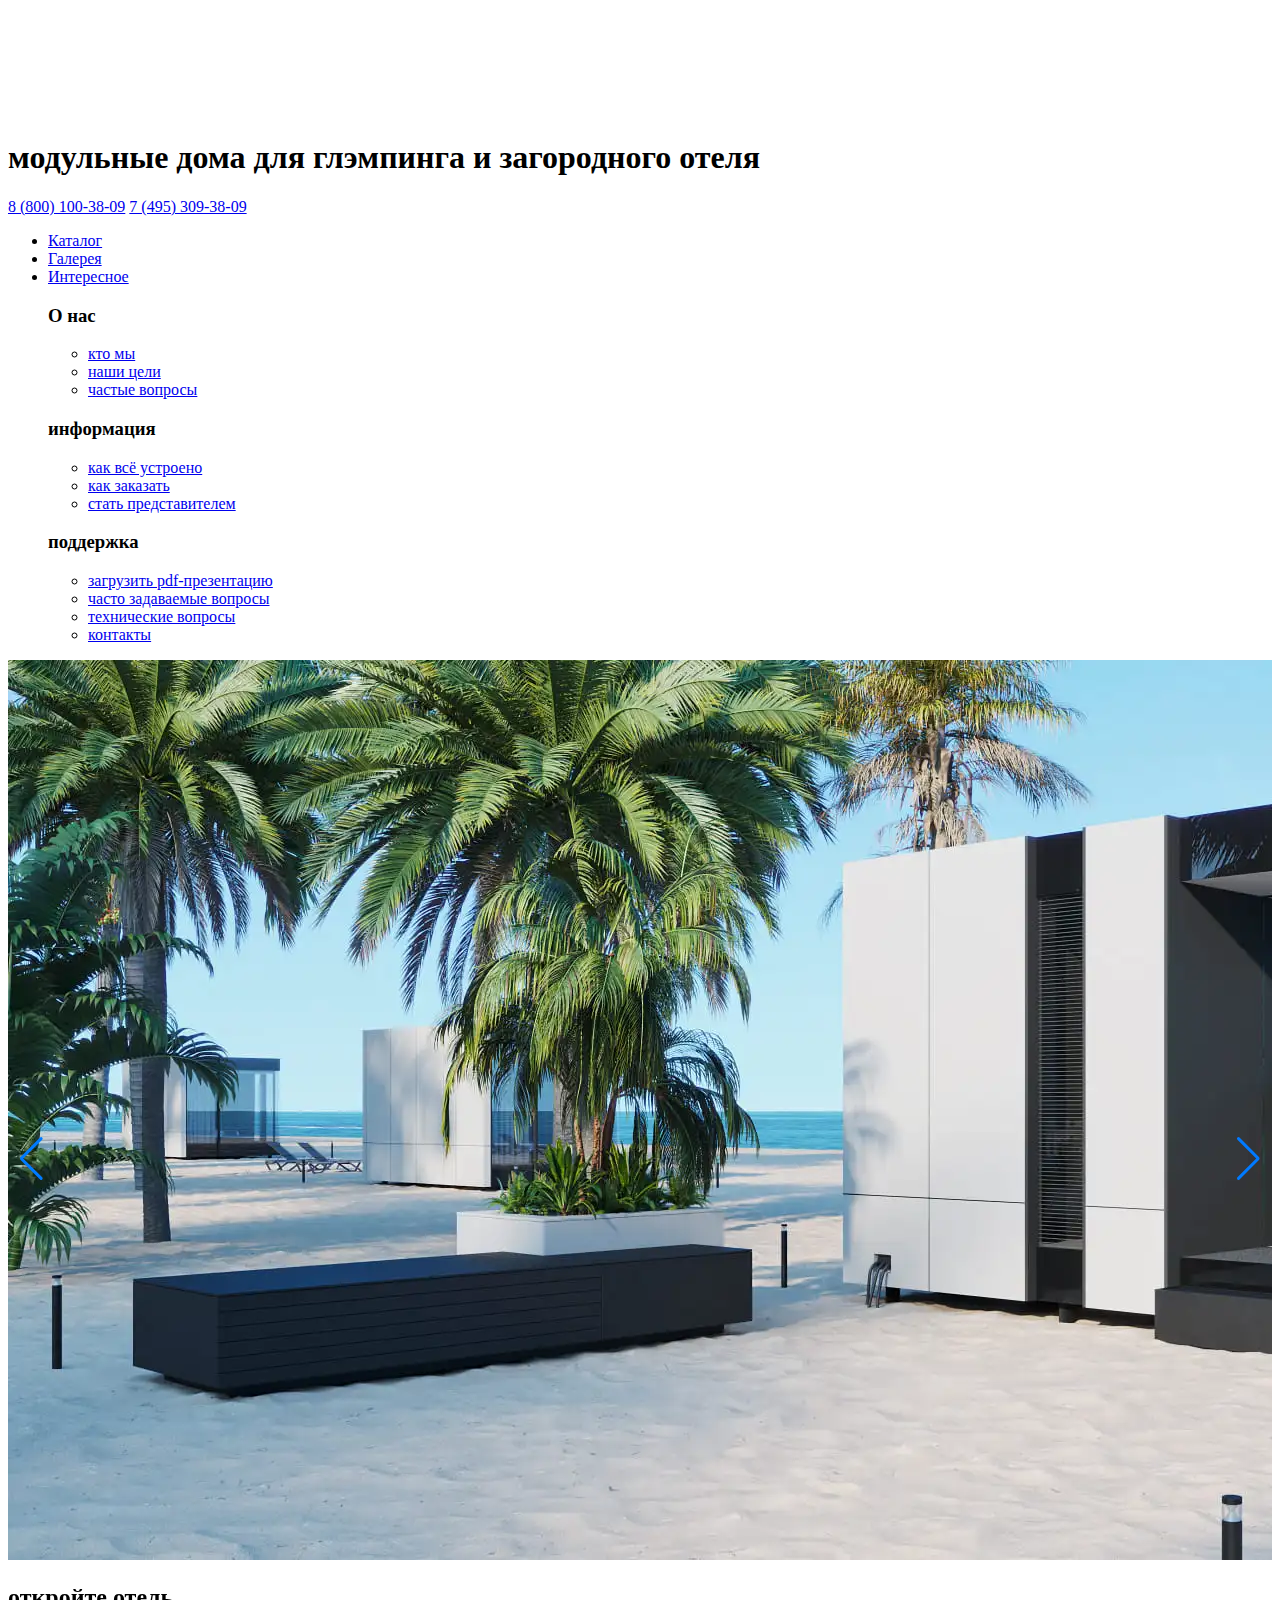
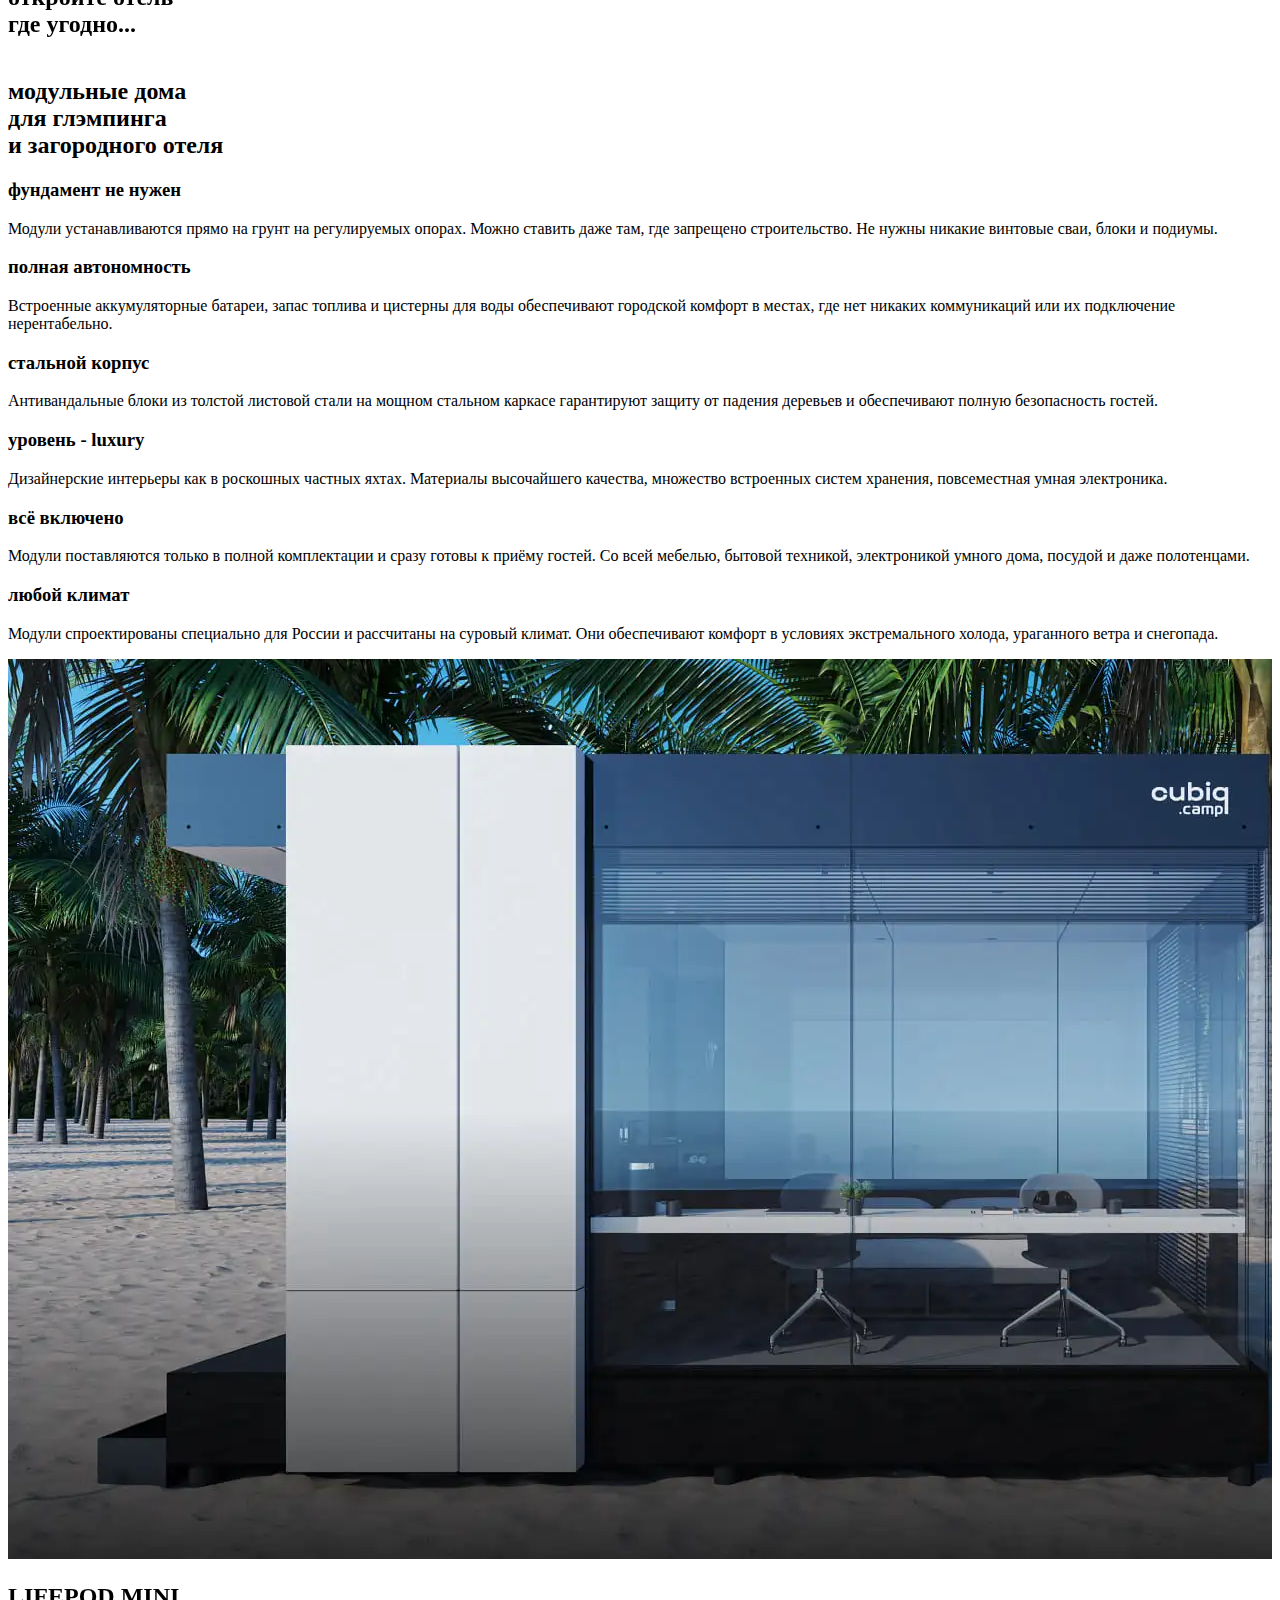
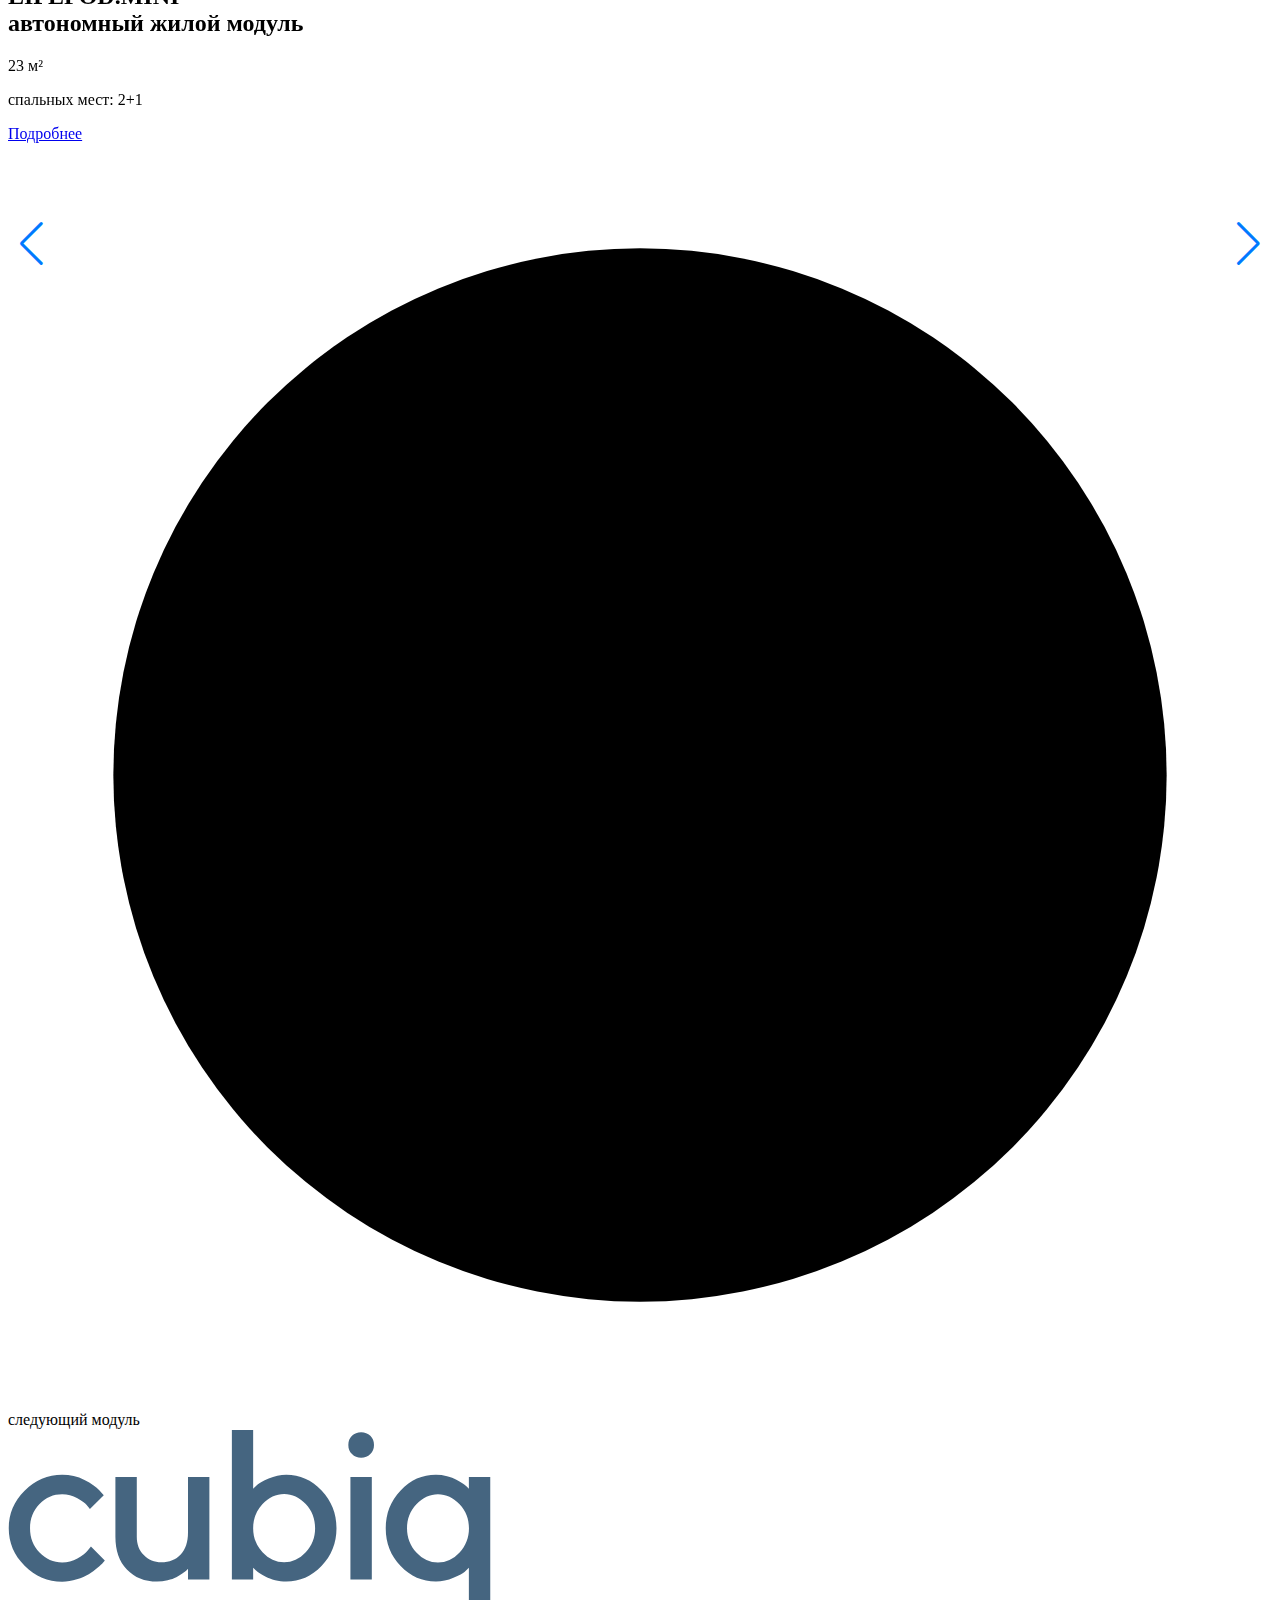
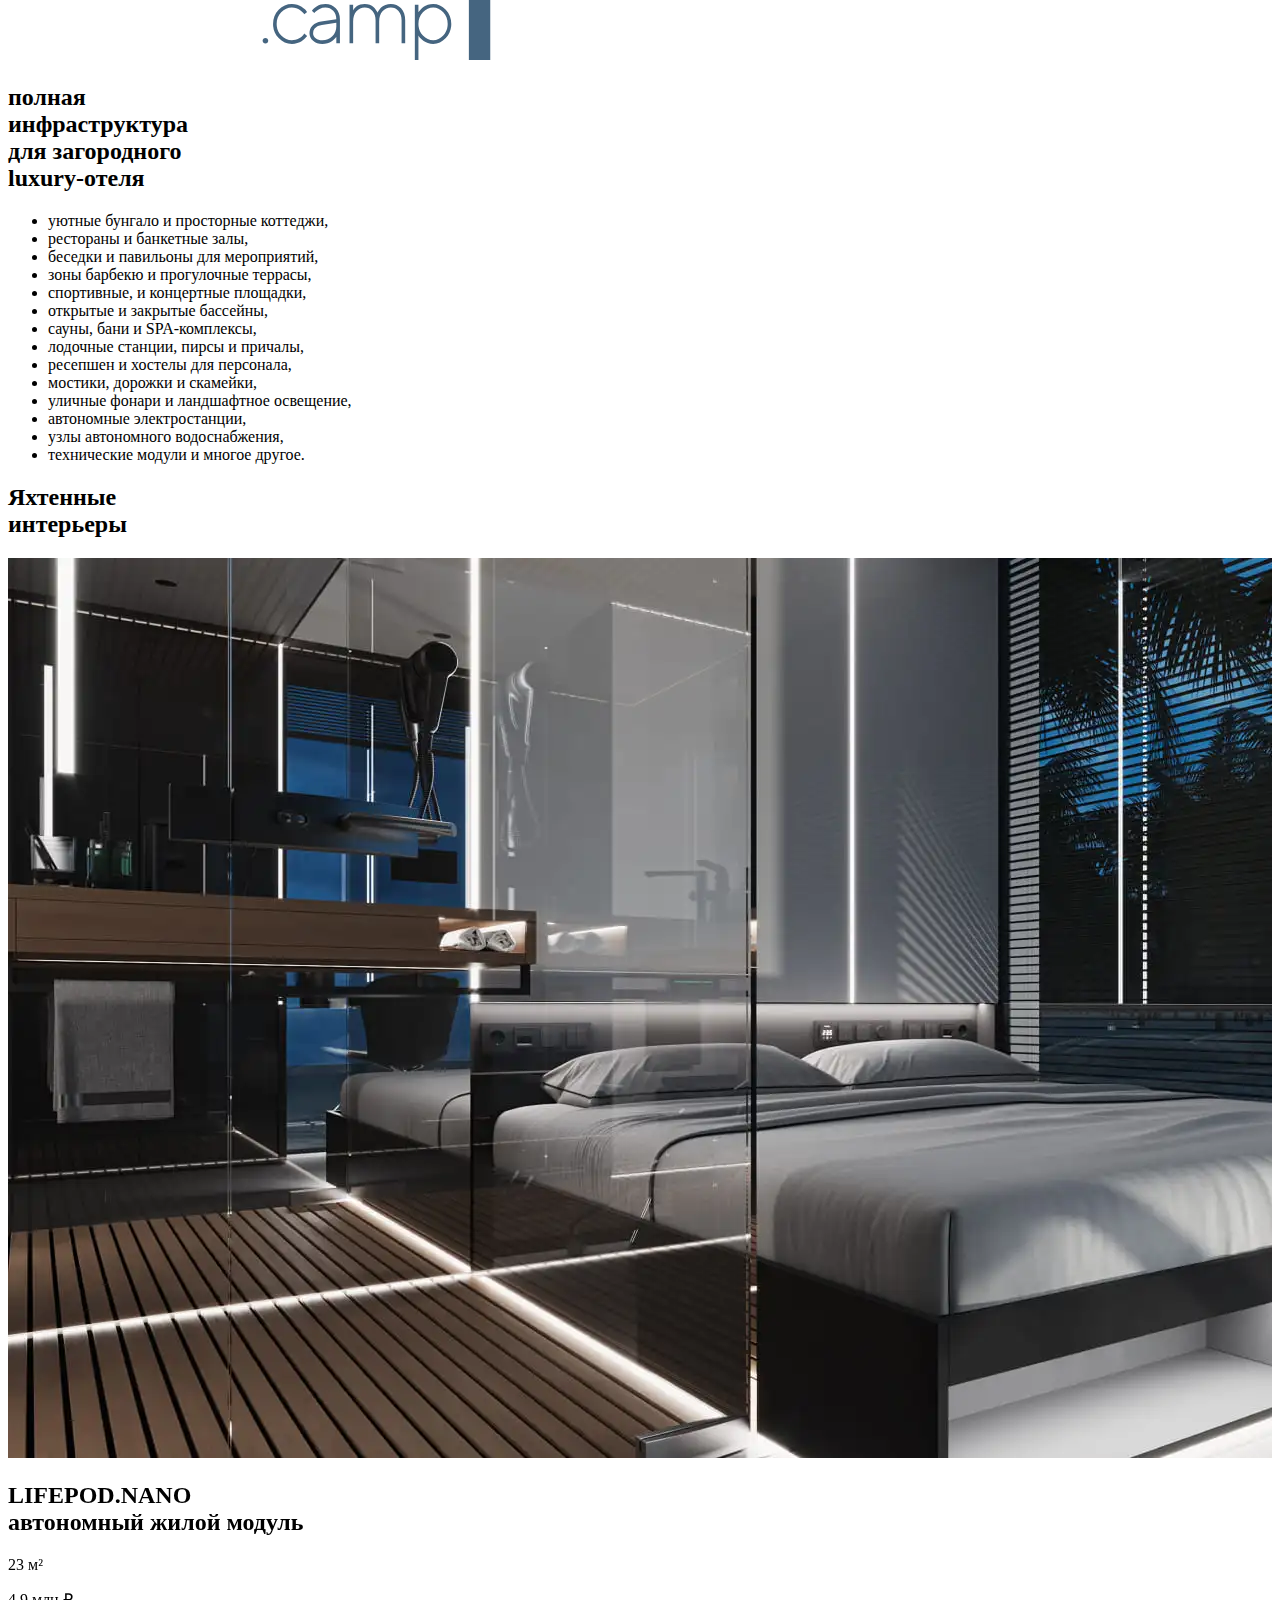
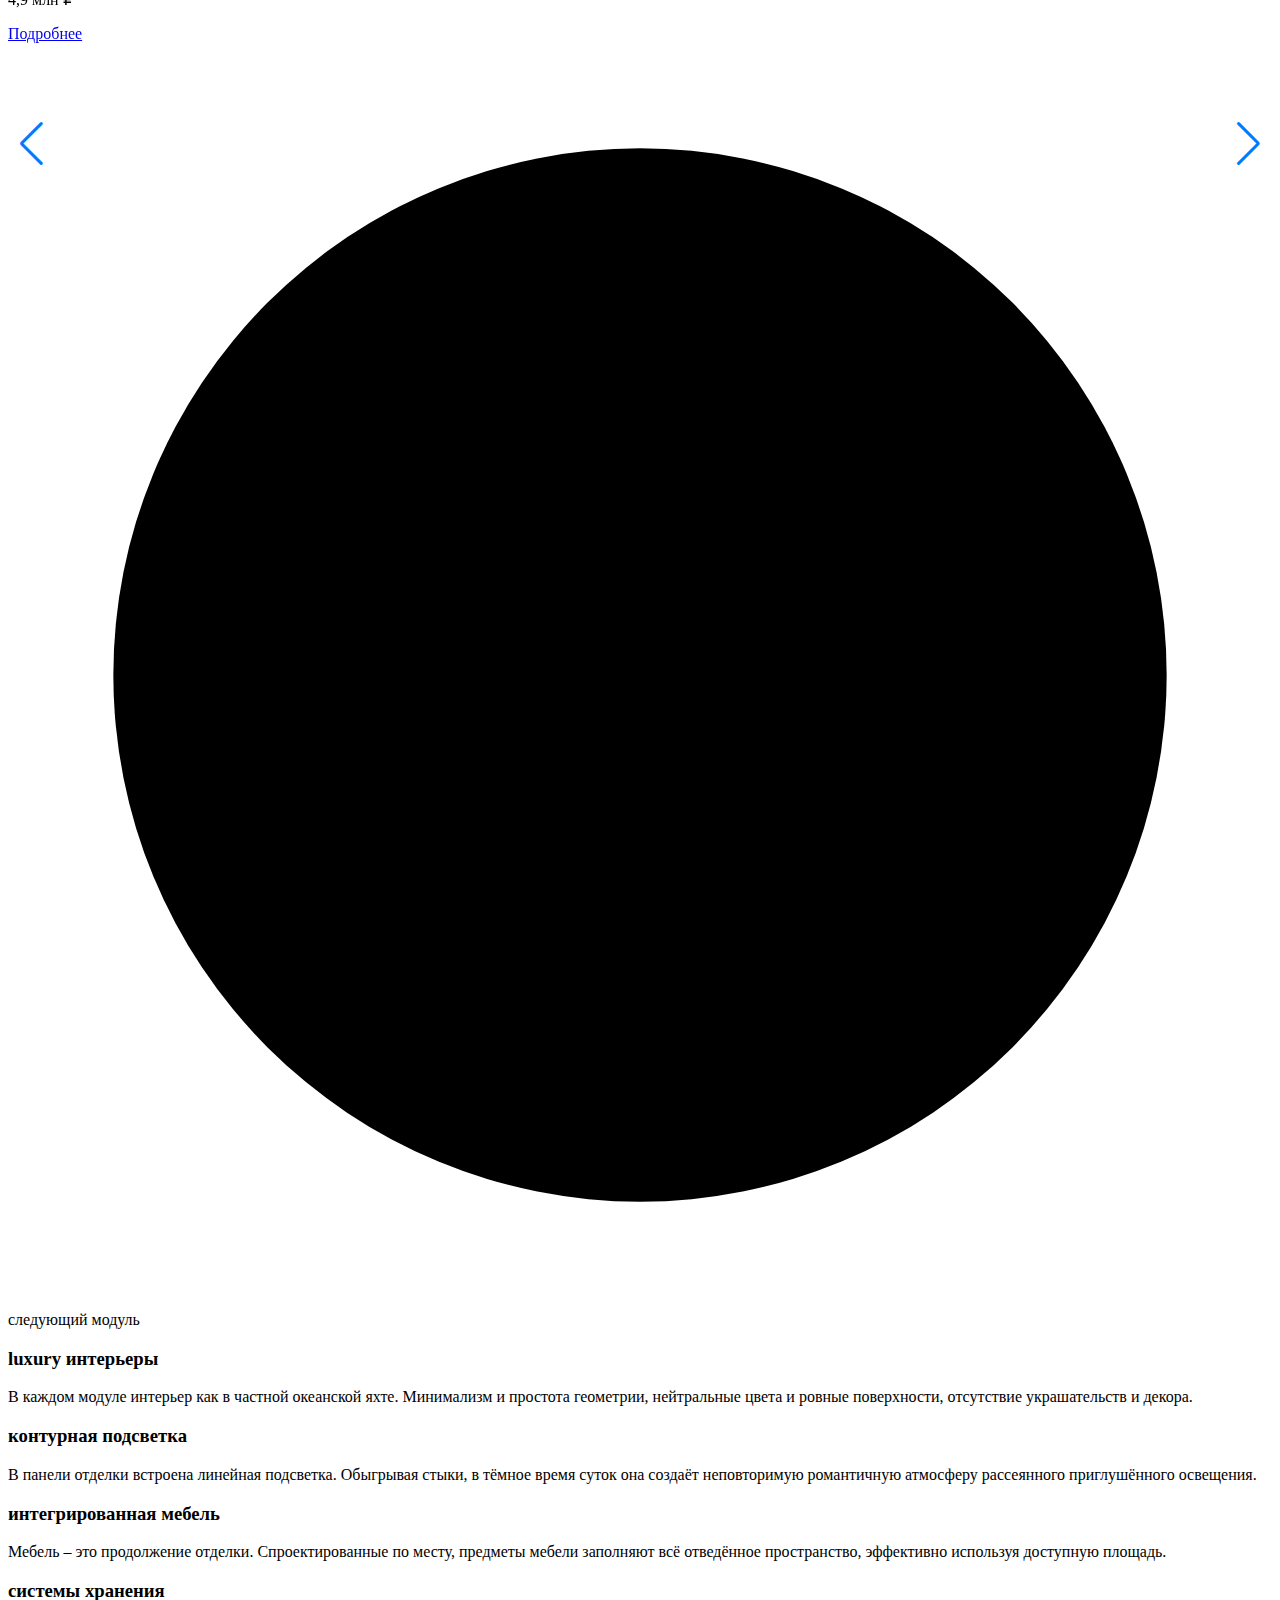
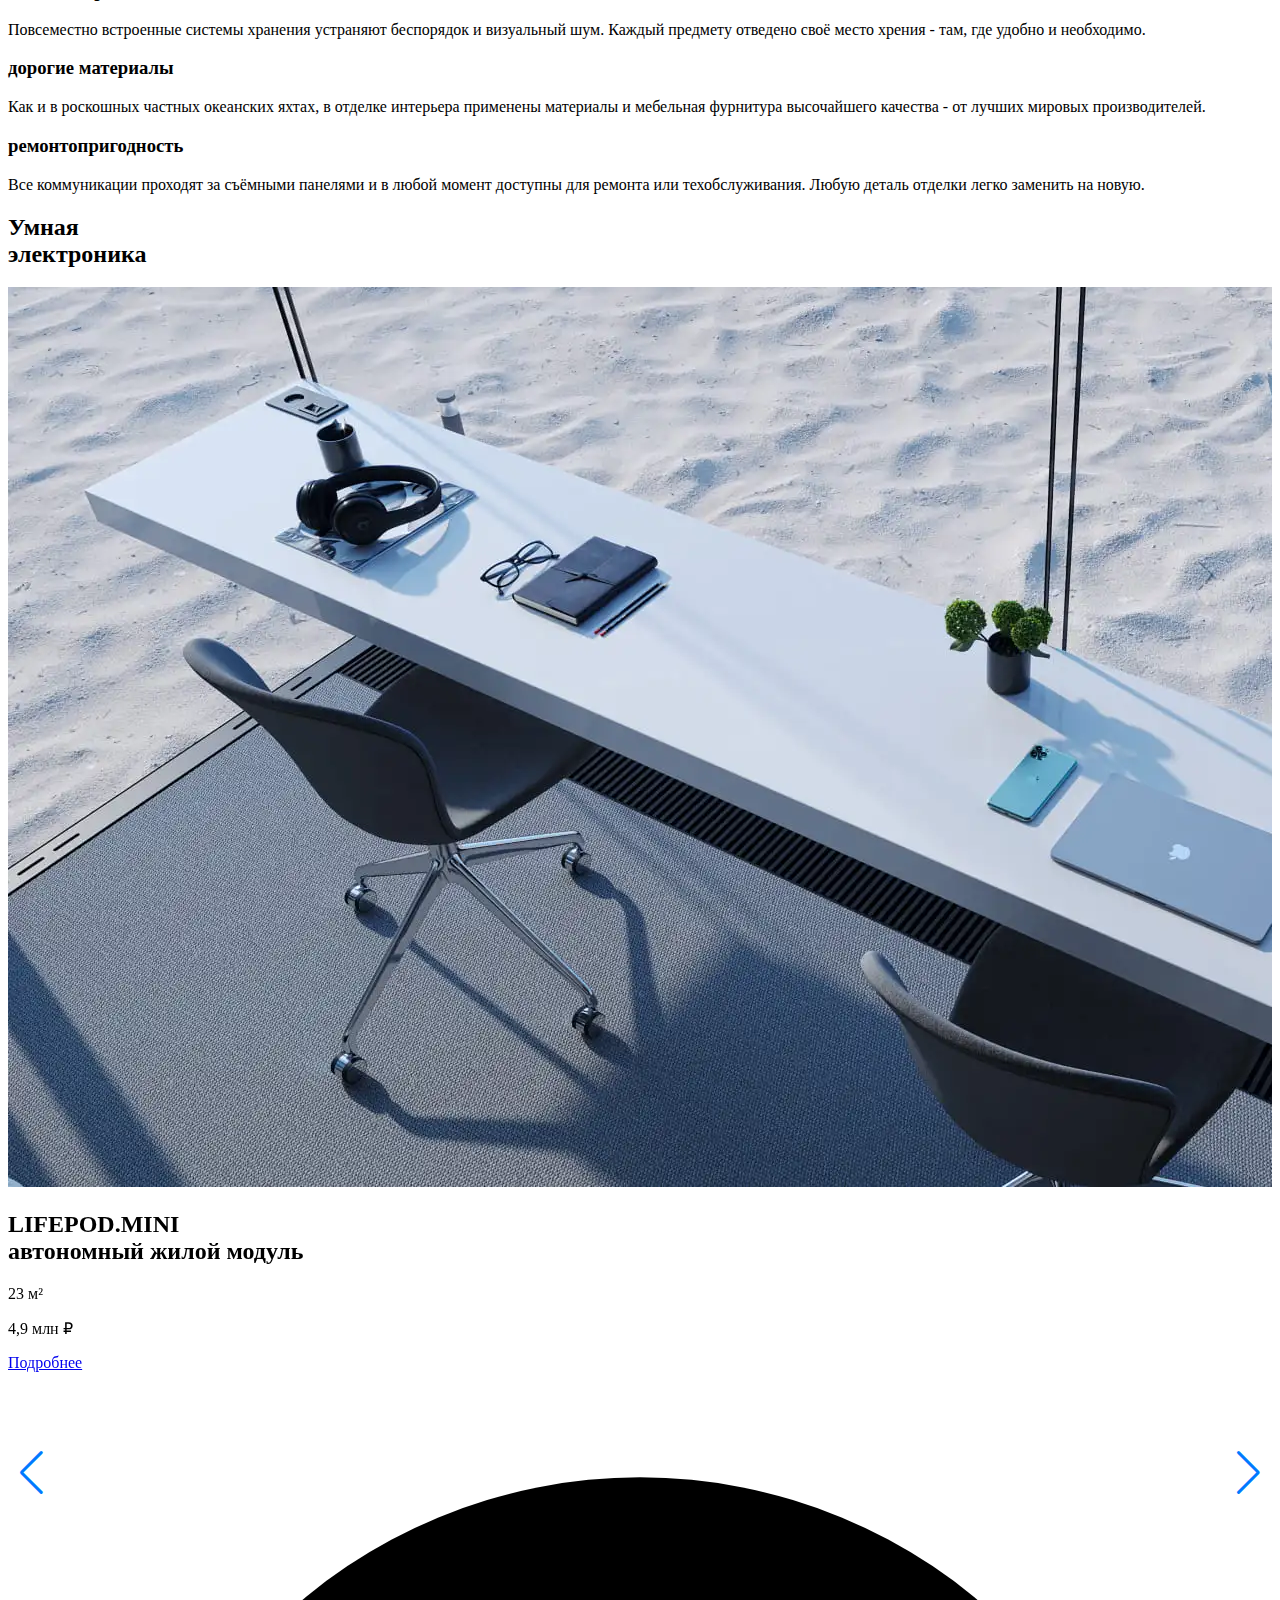
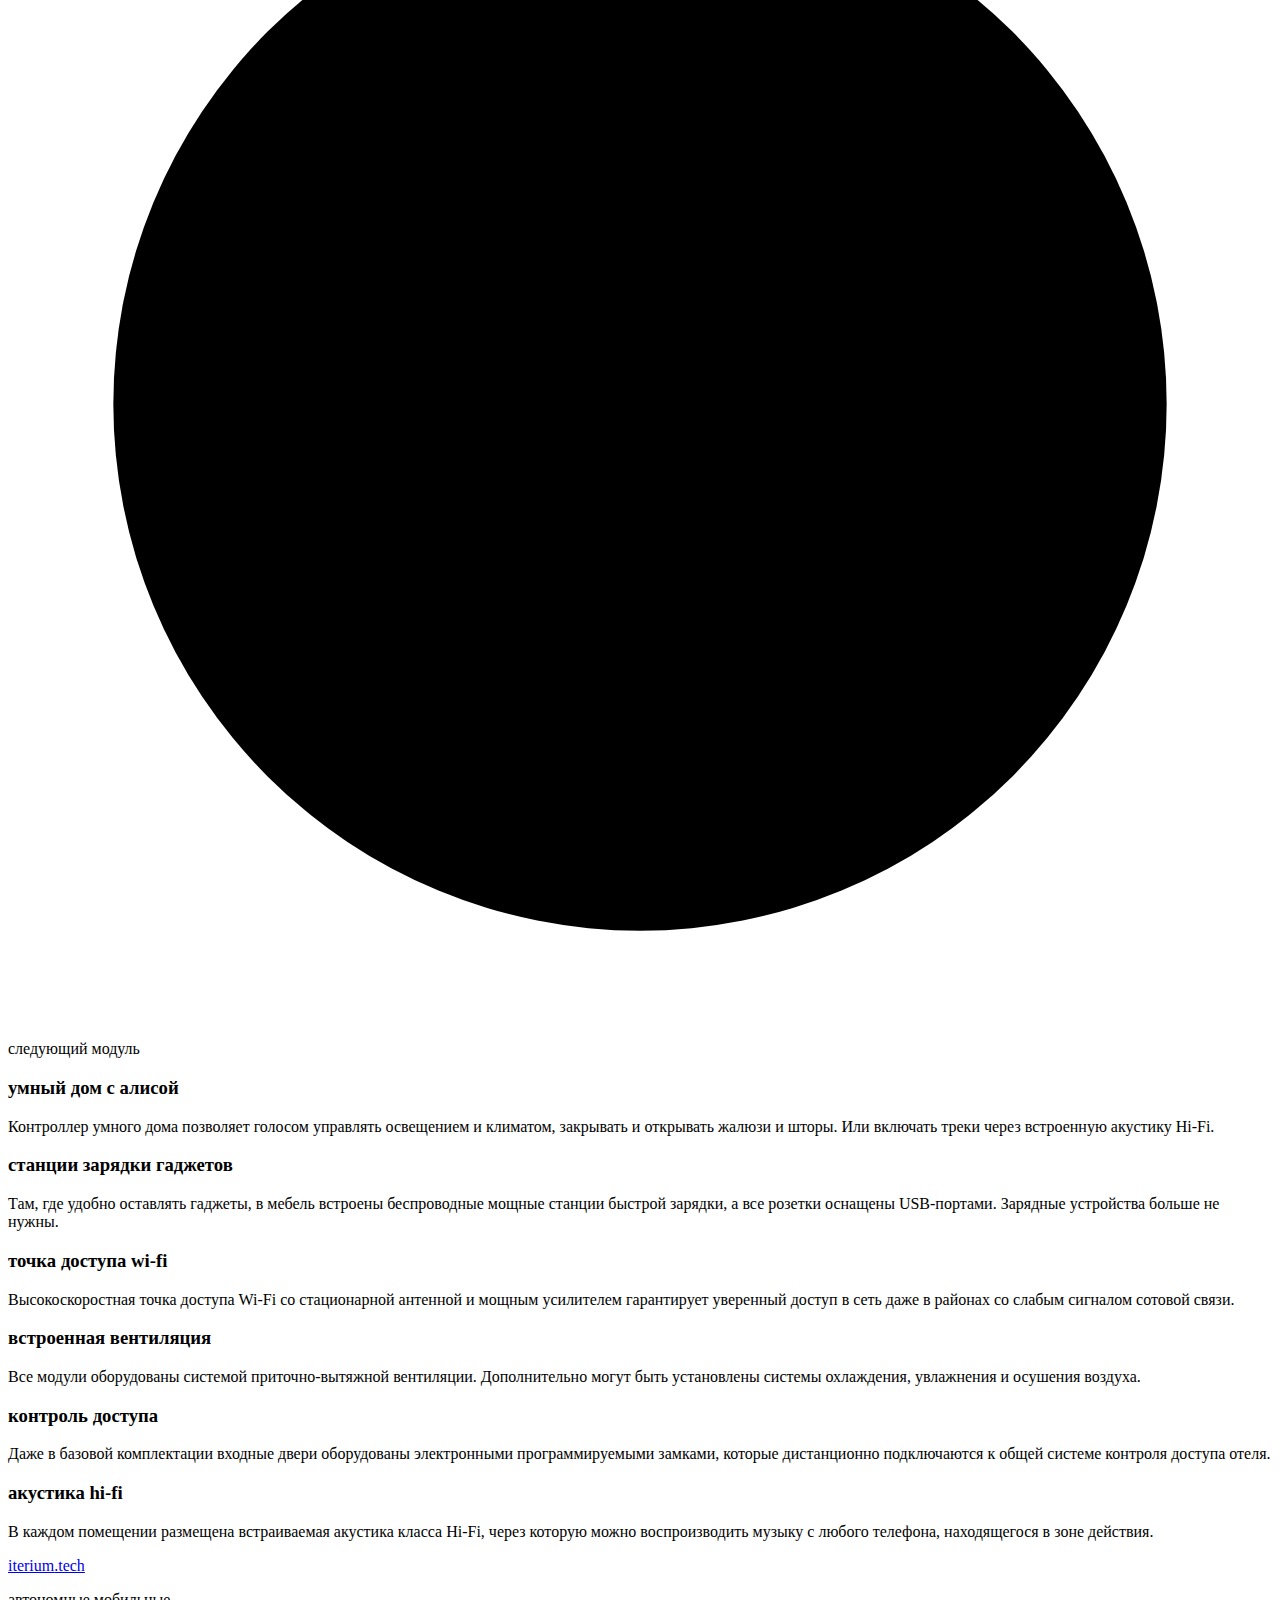
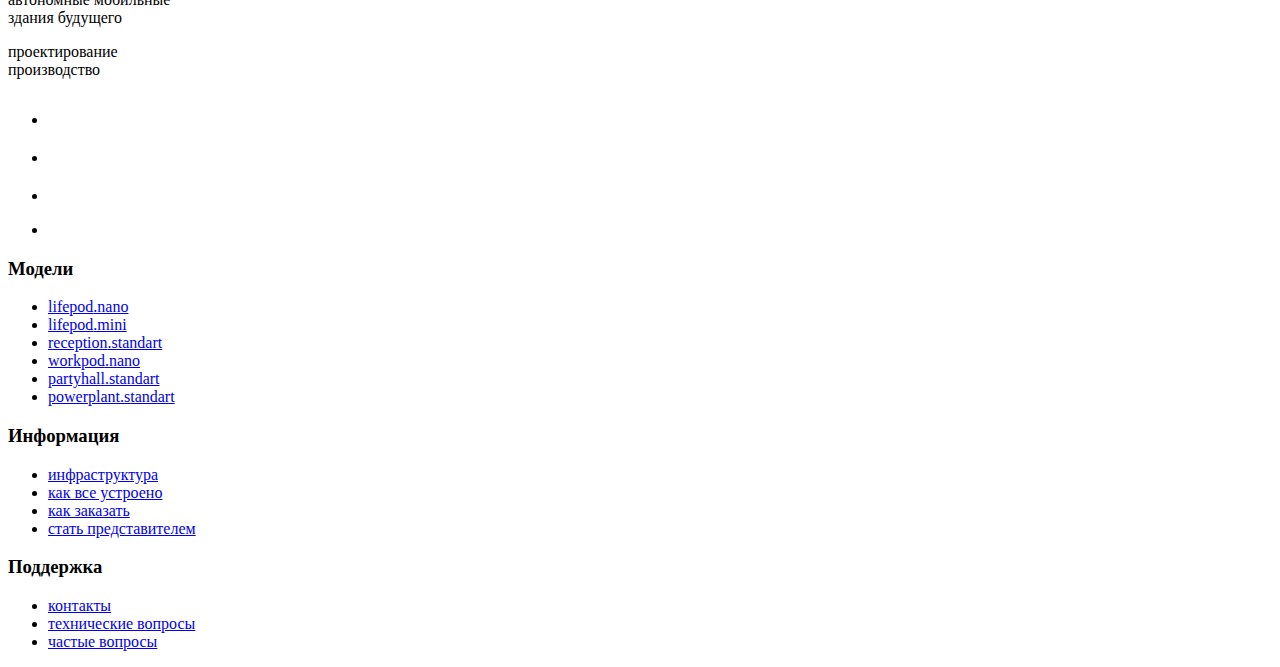
==== commit 63e5c36e: "add index" ====
--- a/index.html
+++ b/index.html
@@ -4,8 +4,6 @@
     <meta charset="UTF-8">
     <meta name="viewport" content="width=device-width, initial-scale=1.0">
     <title>Cubiq - модульные дома для глэмпинга и загородного отеля.</title>
-
-    <!--<link href="https://fonts.cdnfonts.com/css/tt-norms-pro" rel="stylesheet"> -->
 
     <link rel="stylesheet" href="styles/style.css">
 
@@ -18,9 +16,8 @@
         font-style: normal;
         font-weight: 200;
         font-display: swap;
-        size-adjust: 100%;
         src: url(fonts/TTNorms-Light.woff2) format('woff2'),
-            url(fonts/TTNorms-Light.woff) format('woff'),
+             url(fonts/TTNorms-Light.woff) format('woff');
         }
 
         @font-face {
@@ -28,9 +25,8 @@
         font-style: normal;
         font-weight: 400;
         font-display: swap;
-        size-adjust: 100%;
         src: url(fonts/TTNorms-Regular.woff2) format('woff2'),
-            url(fonts/TTNorms-Regular.woff) format('woff'),
+             url(fonts/TTNorms-Regular.woff) format('woff');
         }
 
         @font-face {
@@ -38,9 +34,8 @@
         font-style: normal;
         font-weight: 500;
         font-display: swap;
-        size-adjust: 100%;
         src: url(fonts/TTNorms-Medium.woff2) format('woff2'),
-            url(fonts/TTNorms-Medium.woff) format('woff'),
+             url(fonts/TTNorms-Medium.woff) format('woff');
         }
 
         @font-face {
@@ -48,19 +43,17 @@
         font-style: normal;
         font-weight: 600;
         font-display: swap;
-        size-adjust: 100%;
         src: url(fonts/TTNorms-Bold.woff2) format('woff2'),
-            url(fonts/TTNorms-Bold.woff) format('woff'),
+             url(fonts/TTNorms-Bold.woff) format('woff');
         }
 
         @font-face {
         font-family: 'TTNorms';
-        font-style: swap;
+        font-style: normal;
         font-weight: 700;
-        size-adjust: 100%;
-        font-display: optional;
+        font-display: swap;
         src: url(fonts/TTNorms-ExtraBold.woff2) format('woff2'),
-            url(fonts/TTNorms-ExtraBold.woff) format('woff'),
+             url(fonts/TTNorms-ExtraBold.woff) format('woff');
         }
 
     </style>
@@ -72,7 +65,7 @@
         
         <div class="headline">
             <div class="headline-logo">
-                <a href="/"><img src="img/logo.svg" alt="Logo" widht="222" height="106"></a>
+                <a href="#"><img src="img/logo.svg" alt="Логотип cubiq.camp" width="222" height="106"></a>
                 <h1>модульные дома
                     для&nbsp;глэмпинга
                     и&nbsp;загородного отеля
@@ -136,7 +129,7 @@
                         <source srcset="img/sliders/slider_1/slider_1_slide_1_mobile.jpg" media="(max-width: 768px)">
                         <source srcset="img/sliders/slider_1/webp/slider_1_slide_1.webp" type="image/webp">
                         <source srcset="img/sliders/slider_1/slider_1_slide_1.jpg" type="image/jpeg"> 
-                        <img src="img/sliders/slider_2/slider_2_slide_1.jpg" alt="">    
+                        <img src="img/sliders/slider_1/slider_1_slide_1.jpg" alt="Модуль cubiq.camp">    
                     </picture>
                     <div class="slide-content">
                         <div class="slide-title">
@@ -146,11 +139,11 @@
                 </div>
                 <div class="swiper-slide">
                     <picture>
-                        <source srcset="img/sliders/slider_1/webp/slider_1_slide_1_mobile.webp" media="(max-width: 768px)">
-                        <source srcset="img/sliders/slider_1/slider_1_slide_1_mobile.jpg" media="(max-width: 768px)">
-                        <source srcset="img/sliders/slider_1/webp/slider_1_slide_1.webp" type="image/webp">
-                        <source srcset="img/sliders/slider_1/slider_1_slide_1.jpg" type="image/jpeg"> 
-                        <img src="img/sliders/slider_2/slider_2_slide_1.jpg" alt="">    
+                        <source srcset="img/sliders/slider_2/webp/slider_2_slide_1_mobile.webp" media="(max-width: 768px)">
+                        <source srcset="img/sliders/slider_2/slider_2_slide_1_mobile.jpg" media="(max-width: 768px)">
+                        <source srcset="img/sliders/slider_2/webp/slider_2_slide_1.webp" type="image/webp">
+                        <source srcset="img/sliders/slider_2/slider_2_slide_1.jpg" type="image/jpeg"> 
+                        <img src="img/sliders/slider_1/slider_1_slide_1.jpg" alt="Модуль cubiq.camp">    
                     </picture>
                     <div class="slide-content">
                         <div class="slide-title">
@@ -211,7 +204,7 @@
                         <source srcset="img/sliders/slider_2/slider_2_slide_1_mobile.jpg" media="(max-width: 768px)">
                         <source srcset="img/sliders/slider_2/webp/slider_2_slide_1.webp" type="image/webp">
                         <source srcset="img/sliders/slider_2/slider_2_slide_1.jpg" type="image/jpeg"> 
-                        <img src="img/sliders/slider_2/slider_2_slide_1.jpg" alt="">    
+                        <img src="img/sliders/slider_2/slider_2_slide_1.jpg" alt="Модуль LifePodMini">    
                     </picture>
                     <div class="slide-content">
                         <div class="slide-title">
@@ -226,11 +219,11 @@
                 </div>
                 <div class="swiper-slide">
                     <picture>
-                        <source srcset="img/sliders/slider_2/webp/slider_2_slide_1_mobile.webp" media="(max-width: 768px)">
-                        <source srcset="img/sliders/slider_2/slider_2_slide_1_mobile.jpg" media="(max-width: 768px)">
-                        <source srcset="img/sliders/slider_2/webp/slider_2_slide_1.webp" type="image/webp">
-                        <source srcset="img/sliders/slider_2/slider_2_slide_1.jpg" type="image/jpeg"> 
-                        <img src="img/sliders/slider_2/slider_2_slide_1.jpg" alt="">    
+                        <source srcset="img/sliders/slider_1/webp/slider_1_slide_1_mobile.webp" media="(max-width: 768px)">
+                        <source srcset="img/sliders/slider_1/slider_1_slide_1_mobile.jpg" media="(max-width: 768px)">
+                        <source srcset="img/sliders/slider_1/webp/slider_1_slide_1.webp" type="image/webp">
+                        <source srcset="img/sliders/slider_1/slider_1_slide_1.jpg" type="image/jpeg"> 
+                        <img src="img/sliders/slider_1/slider_1_slide_1.jpg" alt="Модуль LifePodMini">    
                     </picture>
                     <div class="slide-content">
                         <div class="slide-title">
@@ -264,7 +257,7 @@
 
         <div class="content">
             <div class="infrastructure-left">
-                <img src="img/logo_dark.svg" alt="">
+                <img src="img/logo_dark.svg" alt="Логотип cubiq.camp">
                 <h2>полная<br>
                     инфраструктура<br>
                     для загородного<br>
@@ -273,23 +266,22 @@
 
             </div>
             <div class="infrastructure-right">
-                <p>
-                    уютные бунгало и просторные коттеджи,<br>
-                    рестораны и банкетные залы,<br>
-                    беседки и павильоны для мероприятий,<br>
-                    зоны барбекю и прогулочные террасы,<br>
-                    спортивные, и концертные площадки,<br>
-                    открытые и закрытые бассейны,<br>
-                    сауны, бани и SPA-комплексы,<br>
-                    лодочные станции, пирсы и причалы,<br>
-                    ресепшен и хостелы для персонала,<br>
-                    мостики, дорожки и скамейки,<br>
-                    уличные фонари и ландшафтное освещение,<br>
-                    автономные электростанции,<br>
-                    узлы автономного водоснабжения,<br>
-                    технические модули и многое другое.
-                </p>
-
+                <ul>
+                    <li>уютные бунгало и просторные коттеджи,</li>
+                    <li>рестораны и банкетные залы,</li>
+                    <li>беседки и павильоны для мероприятий,</li>
+                    <li>зоны барбекю и прогулочные террасы,</li>
+                    <li>спортивные, и концертные площадки,</li>
+                    <li>открытые и закрытые бассейны,</li>
+                    <li>сауны, бани и SPA-комплексы,</li>
+                    <li>лодочные станции, пирсы и причалы,</li>
+                    <li>ресепшен и хостелы для персонала,</li>
+                    <li>мостики, дорожки и скамейки,</li>
+                    <li>уличные фонари и ландшафтное освещение,</li>
+                    <li>автономные электростанции,</li>
+                    <li>узлы автономного водоснабжения,</li>
+                    <li>технические модули и многое другое.</li>
+                </ul>
             </div>
         </div>
 
@@ -310,7 +302,7 @@
                         <source srcset="img/sliders/slider_3/slider_3_slide_1_mobile.jpg" media="(max-width: 768px)">
                         <source srcset="img/sliders/slider_3/webp/slider_3_slide_1.webp" type="image/webp">
                         <source srcset="img/sliders/slider_3/slider_3_slide_1.jpg" type="image/jpeg"> 
-                        <img src="img/sliders/slider_3/slider_3_slide_1.jpg" alt="">    
+                        <img src="img/sliders/slider_3/slider_3_slide_1.jpg" alt="Модуль LifePodNano">    
                     </picture>
                     <div class="slide-content">
                         <div class="slide-title">
@@ -329,7 +321,7 @@
                         <source srcset="img/sliders/slider_3/slider_3_slide_1_mobile.jpg" media="(max-width: 768px)">
                         <source srcset="img/sliders/slider_3/webp/slider_3_slide_1.webp" type="image/webp">
                         <source srcset="img/sliders/slider_3/slider_3_slide_1.jpg" type="image/jpeg"> 
-                        <img src="img/sliders/slider_3/slider_3_slide_1.jpg" alt="">    
+                        <img src="img/sliders/slider_3/slider_3_slide_1.jpg" alt="Модуль LidePodNano">    
                     </picture>
                     <div class="slide-content">
                         <div class="slide-title">
@@ -364,27 +356,27 @@
         <div class="content">
             <div class="benefits-items">
                 <div class="benefits-item">
-                    <h3><span class="bold" style="font-weight: 700;">luxury</span> интерьеры<h3>
+                    <h3><span class="bold" style="font-weight: 700;">luxury</span> интерьеры</h3>
                     <p>В каждом модуле интерьер как в частной океанской яхте. Минимализм и простота геометрии, нейтральные цвета и ровные поверхности, отсутствие украшательств и декора.</p>
                 </div>
                 <div class="benefits-item">
-                    <h3>контурная подсветка<h3>
+                    <h3>контурная подсветка</h3>
                     <p>В панели отделки встроена линейная подсветка. Обыгрывая стыки, в тёмное время суток она создаёт неповторимую романтичную атмосферу рассеянного приглушённого освещения.</p>
                 </div>
                 <div class="benefits-item">
-                    <h3>интегрированная мебель<h3>
+                    <h3>интегрированная мебель</h3>
                     <p>Мебель – это продолжение отделки. Спроектированные по месту, предметы мебели заполняют всё отведённое пространство, эффективно используя доступную площадь.</p>
                 </div>
                 <div class="benefits-item">
-                    <h3>системы хранения<h3>
+                    <h3>системы хранения</h3>
                     <p>Повсеместно встроенные системы хранения устраняют беспорядок и визуальный шум. Каждый предмету отведено своё место хрения - там, где удобно и необходимо.</p>
                 </div>
                 <div class="benefits-item">
-                    <h3>дорогие материалы<h3>
+                    <h3>дорогие материалы</h3>
                     <p>Как и в роскошных частных океанских яхтах, в отделке интерьера применены материалы и мебельная фурнитура высочайшего качества - от лучших мировых производителей.</p>
                 </div>
                 <div class="benefits-item">
-                    <h3>ремонтопригодность<h3>
+                    <h3>ремонтопригодность</h3>
                     <p>Все коммуникации проходят за съёмными панелями и в любой момент доступны для ремонта или техобслуживания. Любую деталь отделки легко заменить на новую.</p>
                 </div>
             </div>
@@ -407,7 +399,7 @@
                         <source srcset="img/sliders/slider_4/slider_4_slide_1_mobile.jpg" media="(max-width: 768px)">
                         <source srcset="img/sliders/slider_4/webp/slider_4_slide_1.webp" type="image/webp">
                         <source srcset="img/sliders/slider_4/slider_4_slide_1.jpg" type="image/jpeg"> 
-                        <img src="img/sliders/slider_4/slider_4_slide_1.jpg" alt="">    
+                        <img src="img/sliders/slider_4/slider_4_slide_1.jpg" alt="Модуль LifePodMini">    
                     </picture>
                     <div class="slide-content">
                         <div class="slide-title">
@@ -426,7 +418,7 @@
                         <source srcset="img/sliders/slider_4/slider_4_slide_1_mobile.jpg" media="(max-width: 768px)">
                         <source srcset="img/sliders/slider_4/webp/slider_4_slide_1.webp" type="image/webp">
                         <source srcset="img/sliders/slider_4/slider_4_slide_1.jpg" type="image/jpeg"> 
-                        <img src="img/sliders/slider_4/slider_4_slide_1.jpg" alt="">    
+                        <img src="img/sliders/slider_4/slider_4_slide_1.jpg" alt="Модуль LifePodMini">    
                     </picture>
                     <div class="slide-content">
                         <div class="slide-title">
@@ -499,10 +491,10 @@
                         <p>проектирование<br> производство</p>
                     </div>
                    <ul class="social-links">
-                    <li><a href="#"><img src="img/icons/mail.svg" alt=""></a></li>
-                    <li><a href="#"><img src="img/icons/whatsapp.svg" alt=""></a></li>
-                    <li><a href="#"><img src="img/icons/telegram.svg" alt=""></a></li>
-                    <li><a href="#"><img src="img/icons/vk.svg" alt=""></a></li>
+                    <li><a href="#"><img src="img/icons/mail.svg" alt="Иконка написать на почту"></a></li>
+                    <li><a href="#"><img src="img/icons/whatsapp.svg" alt="Иконка WhatsApp"></a></li>
+                    <li><a href="#"><img src="img/icons/telegram.svg" alt="Иконка Telegram"></a></li>
+                    <li><a href="#"><img src="img/icons/vk.svg" alt="Иконка ВКонтакте"></a></li>
                    </ul>
                 </div>
                 <div class="footer-right">
@@ -549,14 +541,15 @@
             direction: 'horizontal',
             loop: true,
             autoplay: true,
+            effect: "fade",
+            speed: 1000,
 
             // If we need pagination
             pagination: {
                 el: '.swiper-pagination',
             },
-
             autoplay: {
-                delay: 5000,
+                delay: 10000,
             },
 
             // Navigation arrows
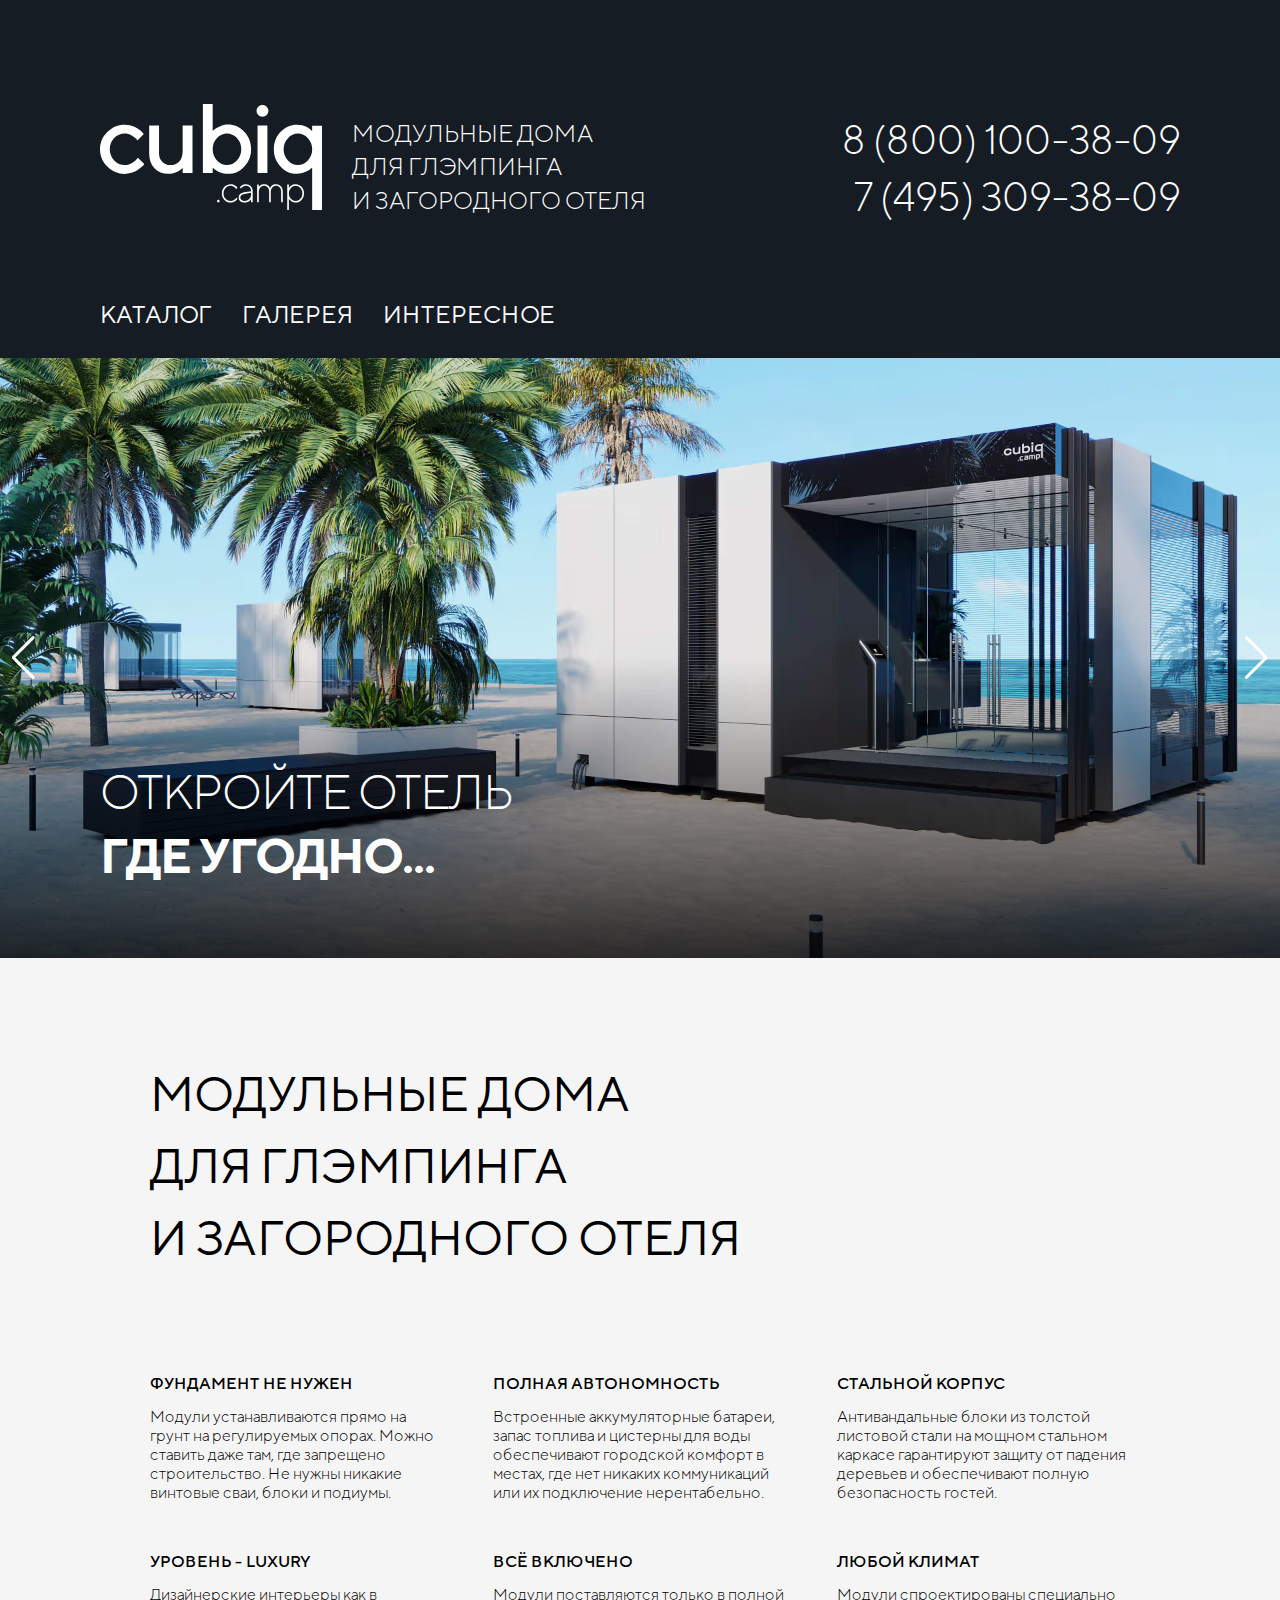
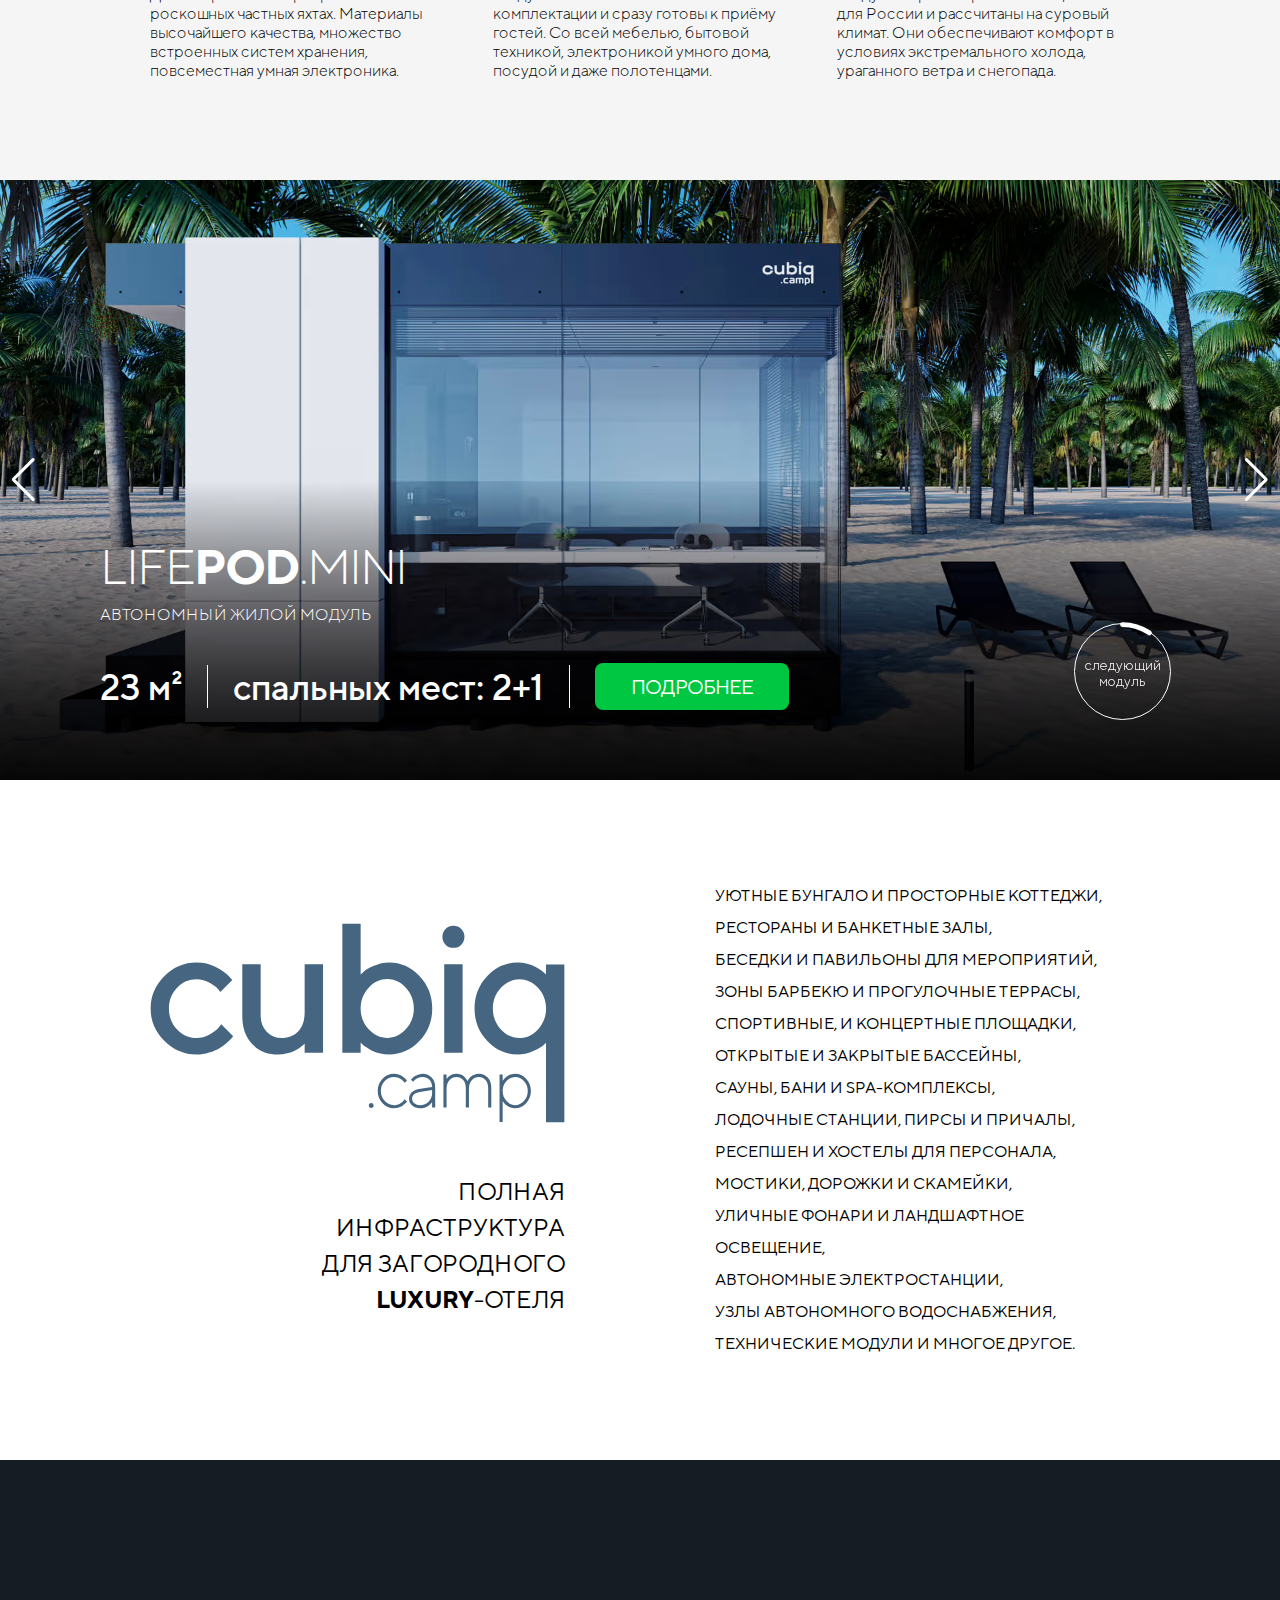
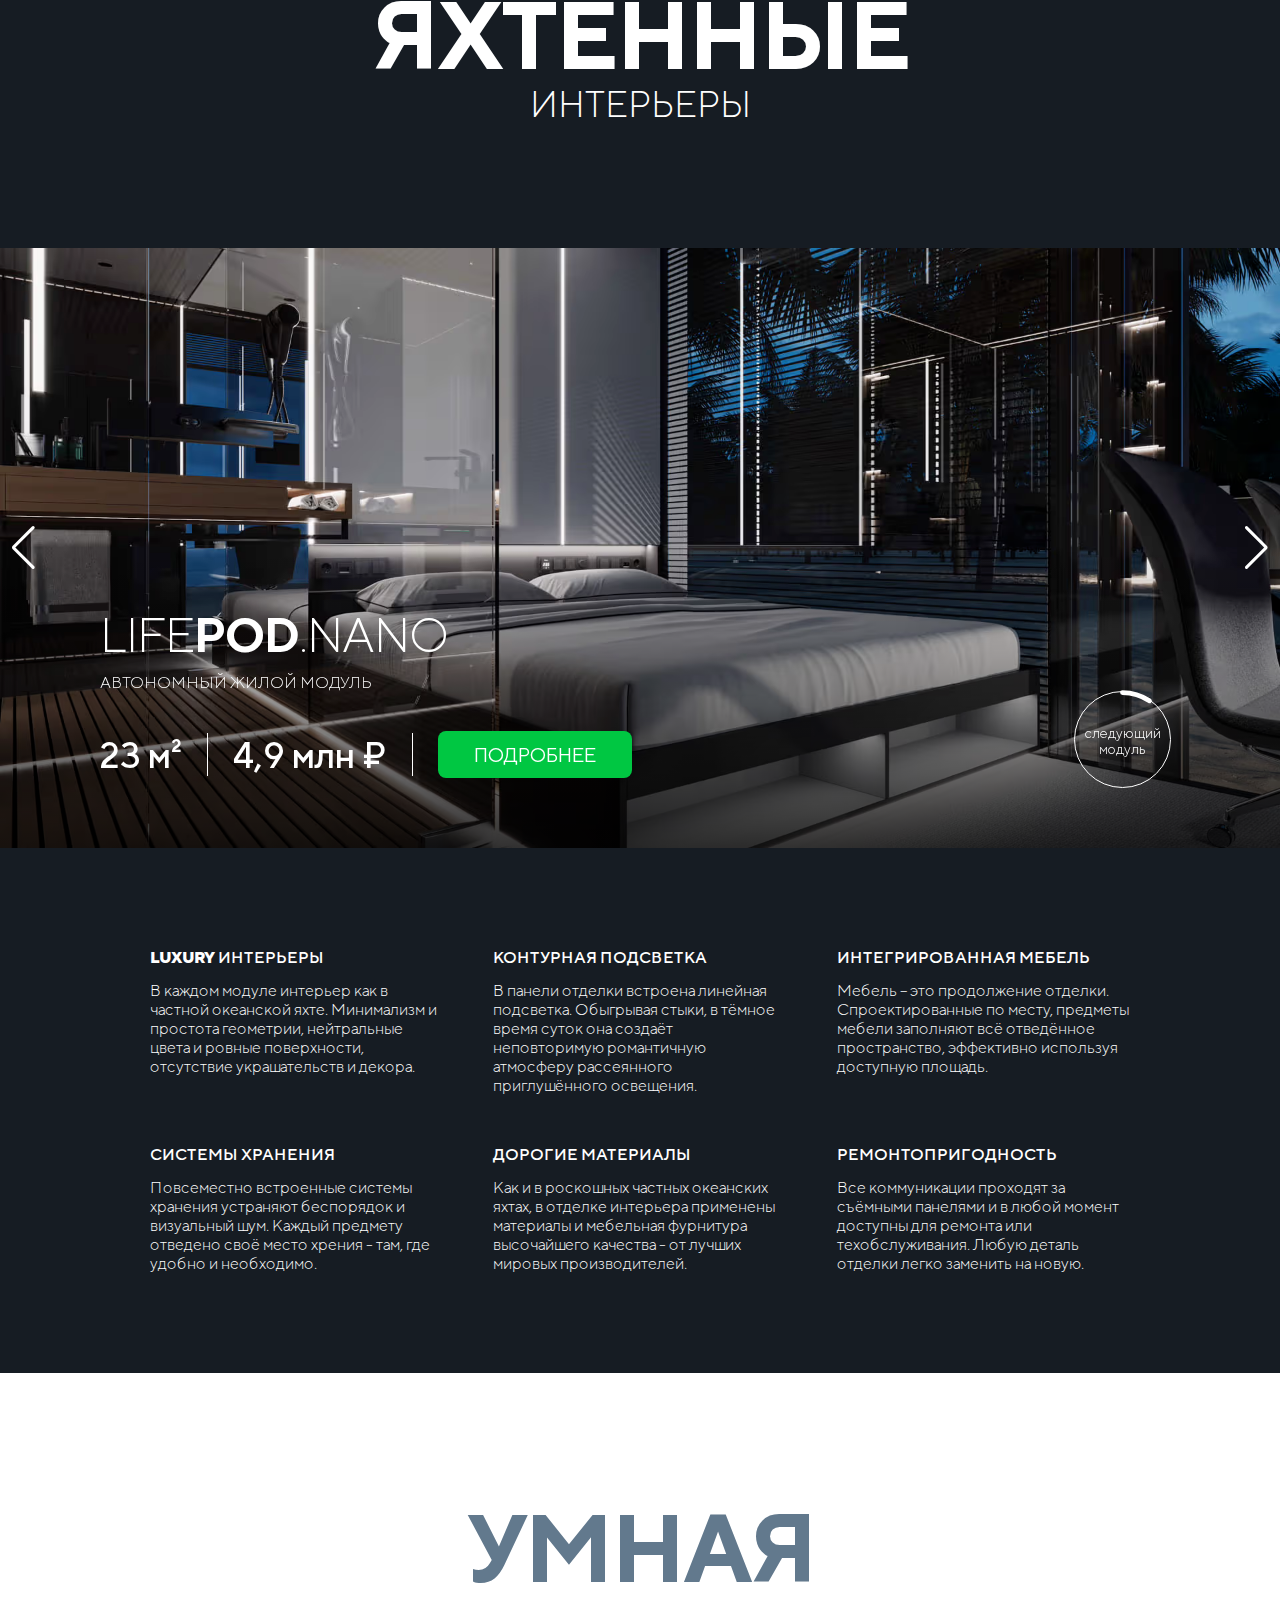
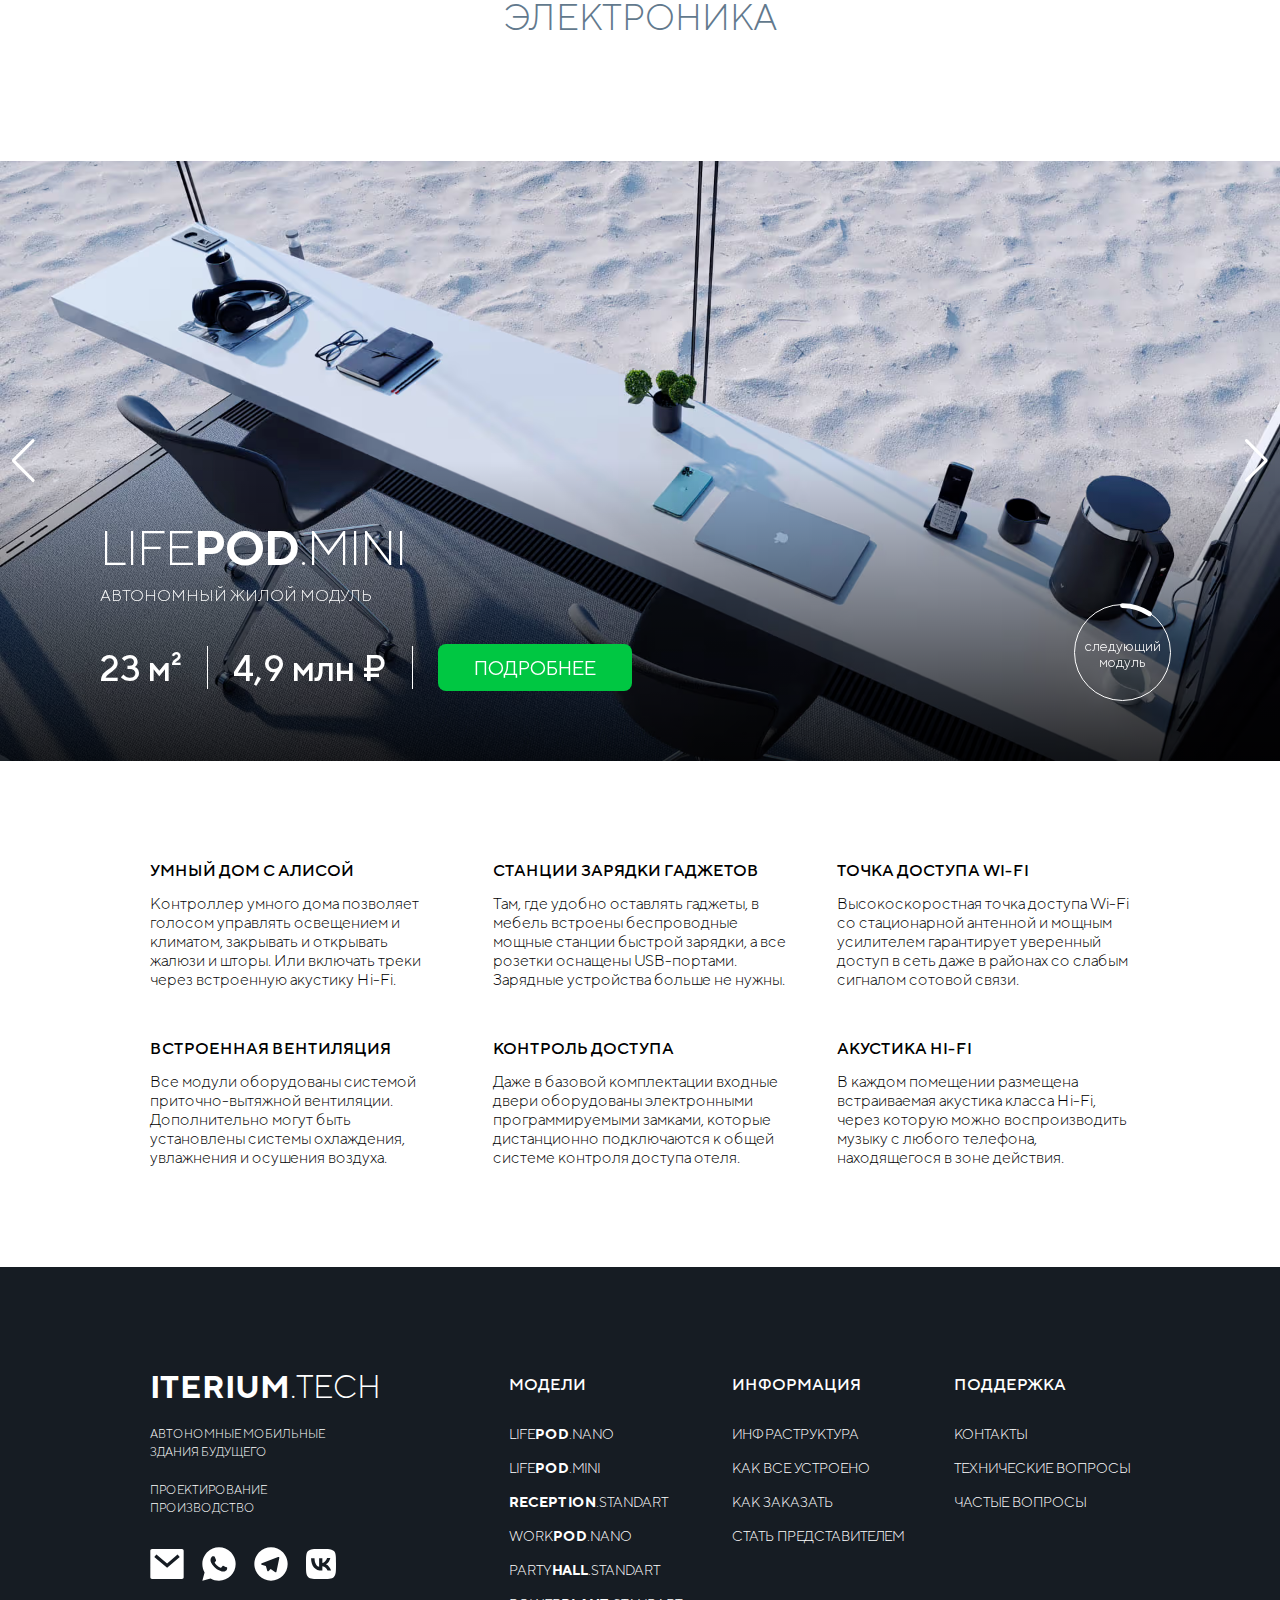
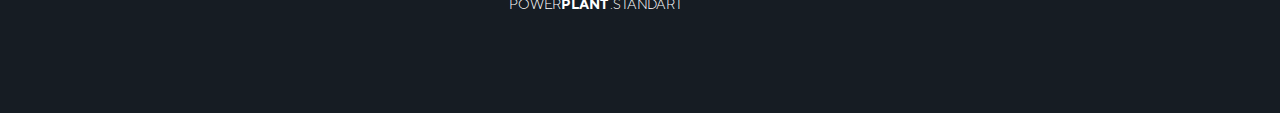
==== commit 76e84c2a: "Add files via upload" ====
--- a/index.html
+++ b/index.html
@@ -65,7 +65,7 @@
         
         <div class="headline">
             <div class="headline-logo">
-                <a href="#"><img src="img/logo.svg" alt="Логотип cubiq.camp" width="222" height="106"></a>
+                <a href="#"><img src="img/logo.svg" alt="Логотип cubiq.camp"></a>
                 <h1>модульные дома
                     для&nbsp;глэмпинга
                     и&nbsp;загородного отеля
@@ -73,7 +73,7 @@
             </div>
             <div class="headline-phones">
                 <a href="tel:+78001003809">8 (800) 100-38-09</a>
-                <a href="tel:+74953093809">7 (495) 309-38-09 </a>
+                <a href="tel:+74953093809">7 (495) 309-38-09</a>
             </div>
         </div>
 
@@ -81,8 +81,9 @@
             <ul>
                 <li><a href="#">Каталог</a></li>
                 <li><a href="#">Галерея</a></li>
-                <li><a href="#">Интересное</a>
+                <li><a href="#" class="open-btn">Интересное</a>
                     <div class="dropdown-menu">
+                        <div class="close-btn"><a href="#">&#215;</a></div>
                         <div class="dropdown-menu-left">
                             <div>
                                 <h3>O нас</h3>
@@ -125,8 +126,10 @@
                 <!-- Slides -->
                 <div class="swiper-slide">
                     <picture>
+                        <source srcset="img/sliders/slider_1/avif/slider_1_slide_1_mobile.avif" media="(max-width: 768px)">
                         <source srcset="img/sliders/slider_1/webp/slider_1_slide_1_mobile.webp" media="(max-width: 768px)">
                         <source srcset="img/sliders/slider_1/slider_1_slide_1_mobile.jpg" media="(max-width: 768px)">
+                        <source srcset="img/sliders/slider_1/avif/slider_1_slide_1.avif" type="image/webp">
                         <source srcset="img/sliders/slider_1/webp/slider_1_slide_1.webp" type="image/webp">
                         <source srcset="img/sliders/slider_1/slider_1_slide_1.jpg" type="image/jpeg"> 
                         <img src="img/sliders/slider_1/slider_1_slide_1.jpg" alt="Модуль cubiq.camp">    
@@ -139,11 +142,13 @@
                 </div>
                 <div class="swiper-slide">
                     <picture>
+                        <source srcset="img/sliders/slider_2/avif/slider_2_slide_1_mobile.avif" media="(max-width: 768px)">
                         <source srcset="img/sliders/slider_2/webp/slider_2_slide_1_mobile.webp" media="(max-width: 768px)">
-                        <source srcset="img/sliders/slider_2/slider_2_slide_1_mobile.jpg" media="(max-width: 768px)">
+                        <source srcset="img/sliders/slider_2/slider_1_slide_2_mobile.jpg" media="(max-width: 768px)">
+                        <source srcset="img/sliders/slider_2/avif/slider_2_slide_1.avif" type="image/webp">
                         <source srcset="img/sliders/slider_2/webp/slider_2_slide_1.webp" type="image/webp">
                         <source srcset="img/sliders/slider_2/slider_2_slide_1.jpg" type="image/jpeg"> 
-                        <img src="img/sliders/slider_1/slider_1_slide_1.jpg" alt="Модуль cubiq.camp">    
+                        <img src="img/sliders/slider_2/slider_2_slide_1.jpg" alt="Модуль cubiq.camp">    
                     </picture>
                     <div class="slide-content">
                         <div class="slide-title">
@@ -200,8 +205,10 @@
                 <!-- Slides -->
                 <div class="swiper-slide">
                     <picture>
+                        <source srcset="img/sliders/slider_2/avif/slider_2_slide_1_mobile.avif" media="(max-width: 768px)">
                         <source srcset="img/sliders/slider_2/webp/slider_2_slide_1_mobile.webp" media="(max-width: 768px)">
                         <source srcset="img/sliders/slider_2/slider_2_slide_1_mobile.jpg" media="(max-width: 768px)">
+                        <source srcset="img/sliders/slider_2/avif/slider_2_slide_1.avif" type="image/webp">
                         <source srcset="img/sliders/slider_2/webp/slider_2_slide_1.webp" type="image/webp">
                         <source srcset="img/sliders/slider_2/slider_2_slide_1.jpg" type="image/jpeg"> 
                         <img src="img/sliders/slider_2/slider_2_slide_1.jpg" alt="Модуль LifePodMini">    
@@ -219,8 +226,10 @@
                 </div>
                 <div class="swiper-slide">
                     <picture>
+                        <source srcset="img/sliders/slider_1/avif/slider_1_slide_1_mobile.avif" media="(max-width: 768px)">
                         <source srcset="img/sliders/slider_1/webp/slider_1_slide_1_mobile.webp" media="(max-width: 768px)">
                         <source srcset="img/sliders/slider_1/slider_1_slide_1_mobile.jpg" media="(max-width: 768px)">
+                        <source srcset="img/sliders/slider_1/avif/slider_1_slide_1.avif" type="image/webp">
                         <source srcset="img/sliders/slider_1/webp/slider_1_slide_1.webp" type="image/webp">
                         <source srcset="img/sliders/slider_1/slider_1_slide_1.jpg" type="image/jpeg"> 
                         <img src="img/sliders/slider_1/slider_1_slide_1.jpg" alt="Модуль LifePodMini">    
@@ -298,8 +307,10 @@
                 <!-- Slides -->
                 <div class="swiper-slide">
                     <picture>
+                        <source srcset="img/sliders/slider_3/avif/slider_3_slide_1_mobile.avif" media="(max-width: 768px)">
                         <source srcset="img/sliders/slider_3/webp/slider_3_slide_1_mobile.webp" media="(max-width: 768px)">
                         <source srcset="img/sliders/slider_3/slider_3_slide_1_mobile.jpg" media="(max-width: 768px)">
+                        <source srcset="img/sliders/slider_3/avif/slider_3_slide_1.avif" type="image/webp">
                         <source srcset="img/sliders/slider_3/webp/slider_3_slide_1.webp" type="image/webp">
                         <source srcset="img/sliders/slider_3/slider_3_slide_1.jpg" type="image/jpeg"> 
                         <img src="img/sliders/slider_3/slider_3_slide_1.jpg" alt="Модуль LifePodNano">    
@@ -317,10 +328,12 @@
                 </div>
                 <div class="swiper-slide">
                     <picture>
-                        <source srcset="img/sliders/slider_3/webp/slider_3_slide_1_mobile.webp" media="(max-width: 768px)">
-                        <source srcset="img/sliders/slider_3/slider_3_slide_1_mobile.jpg" media="(max-width: 768px)">
-                        <source srcset="img/sliders/slider_3/webp/slider_3_slide_1.webp" type="image/webp">
-                        <source srcset="img/sliders/slider_3/slider_3_slide_1.jpg" type="image/jpeg"> 
+                        <source srcset="img/sliders/slider_1/avif/slider_1_slide_1_mobile.avif" media="(max-width: 768px)">
+                        <source srcset="img/sliders/slider_1/webp/slider_1_slide_1_mobile.webp" media="(max-width: 768px)">
+                        <source srcset="img/sliders/slider_1/slider_1_slide_1_mobile.jpg" media="(max-width: 768px)">
+                        <source srcset="img/sliders/slider_1/avif/slider_1_slide_1.avif" type="image/webp">
+                        <source srcset="img/sliders/slider_1/webp/slider_1_slide_1.webp" type="image/webp">
+                        <source srcset="img/sliders/slider_1/slider_1_slide_1.jpg" type="image/jpeg"> 
                         <img src="img/sliders/slider_3/slider_3_slide_1.jpg" alt="Модуль LidePodNano">    
                     </picture>
                     <div class="slide-content">
@@ -395,8 +408,10 @@
                 <!-- Slides -->
                 <div class="swiper-slide">
                     <picture>
+                        <source srcset="img/sliders/slider_4/avif/slider_4_slide_1_mobile.avif" media="(max-width: 768px)">
                         <source srcset="img/sliders/slider_4/webp/slider_4_slide_1_mobile.webp" media="(max-width: 768px)">
                         <source srcset="img/sliders/slider_4/slider_4_slide_1_mobile.jpg" media="(max-width: 768px)">
+                        <source srcset="img/sliders/slider_4/avif/slider_4_slide_1.avif" type="image/webp">
                         <source srcset="img/sliders/slider_4/webp/slider_4_slide_1.webp" type="image/webp">
                         <source srcset="img/sliders/slider_4/slider_4_slide_1.jpg" type="image/jpeg"> 
                         <img src="img/sliders/slider_4/slider_4_slide_1.jpg" alt="Модуль LifePodMini">    
@@ -414,10 +429,12 @@
                 </div>
                 <div class="swiper-slide">
                     <picture>
-                        <source srcset="img/sliders/slider_4/webp/slider_4_slide_1_mobile.webp" media="(max-width: 768px)">
-                        <source srcset="img/sliders/slider_4/slider_4_slide_1_mobile.jpg" media="(max-width: 768px)">
-                        <source srcset="img/sliders/slider_4/webp/slider_4_slide_1.webp" type="image/webp">
-                        <source srcset="img/sliders/slider_4/slider_4_slide_1.jpg" type="image/jpeg"> 
+                        <source srcset="img/sliders/slider_1/avif/slider_1_slide_1_mobile.avif" media="(max-width: 768px)">
+                        <source srcset="img/sliders/slider_1/webp/slider_1_slide_1_mobile.webp" media="(max-width: 768px)">
+                        <source srcset="img/sliders/slider_1/slider_1_slide_1_mobile.jpg" media="(max-width: 768px)">
+                        <source srcset="img/sliders/slider_1/avif/slider_1_slide_1.avif" type="image/webp">
+                        <source srcset="img/sliders/slider_1/webp/slider_1_slide_1.webp" type="image/webp">
+                        <source srcset="img/sliders/slider_1/slider_1_slide_1.jpg" type="image/jpeg"> 
                         <img src="img/sliders/slider_4/slider_4_slide_1.jpg" alt="Модуль LifePodMini">    
                     </picture>
                     <div class="slide-content">
@@ -578,5 +595,19 @@
             });
     </script>
 
+    <script>
+        const openBtn = document.querySelector('.open-btn');
+        const closeBtn = document.querySelector('.close-btn');
+        const dropdownMenu = document.querySelector('.dropdown-menu');
+
+        openBtn.addEventListener('click', () => {
+            dropdownMenu.classList.remove('close-menu');
+        });
+
+        closeBtn.addEventListener('click', () => {
+            dropdownMenu.classList.add('close-menu');
+        })
+    </script>
+
 </body>
 </html>--- a/styles/style.css
+++ b/styles/style.css
@@ -0,0 +1,1164 @@
+:root {
+    --clr-white: hsla(0, 0%, 100%, 1);
+    --clr-deep-blue: hsla(212, 23%, 11%, 1);
+    --clr-light-blue:hsla(208, 18%, 47%, 1);
+    --clr-grey: #f5f5f5;
+    --clr-cta: hsla(140, 100%, 39%, 1);
+
+    --clr-text-black: hsla(0, 0%, 0%, 1);
+    --clr-text-white: hsla(0, 0%, 100%, 1);
+    --clr-text-light-blue: hsla(208, 18%, 47%, 1);
+}
+
+/*
+
+@font-face {
+  font-family: 'TTNorms';
+  font-style: normal;
+  font-weight: 200;
+  font-display: swap;
+  src: url(../fonts/TTNorms-Light.woff2) format('woff2'),
+       url(../fonts/TTNorms-Light.woff) format('woff'),
+}
+
+@font-face {
+  font-family: 'TTNorms';
+  font-style: normal;
+  font-weight: 400;
+  font-display: swap;
+  src: url(../fonts/TTNorms-Regular.woff2) format('woff2'),
+       url(../fonts/TTNorms-Regular.woff) format('woff'),
+}
+
+@font-face {
+  font-family: 'TTNorms';
+  font-style: normal;
+  font-weight: 500;
+  font-display: swap;
+  src: url(../fonts/TTNorms-Medium.woff2) format('woff2'),
+       url(../fonts/TTNorms-Medium.woff) format('woff'),
+}
+
+@font-face {
+  font-family: 'TTNorms';
+  font-style: normal;
+  font-weight: 600;
+  font-display: swap;
+  src: url(../fonts/TTNorms-Bold.woff2) format('woff2'),
+       url(../fonts/TTNorms-Bold.woff) format('woff'),
+}
+
+@font-face {
+  font-family: 'TTNorms';
+  font-style: normal;
+  font-weight: 700;
+  font-display: swap;
+  src: url(../fonts/TTNorms-ExtraBold.woff2) format('woff2'),
+       url(../fonts/TTNorms-ExtraBold.woff) format('woff'),
+}
+
+*/
+
+/* Default Styles Reset */
+
+* {
+    padding: 0;
+    margin: 0;
+    font: inherit;
+    box-sizing: border-box;
+}
+
+html {
+    scroll-behavior: smooth;
+    overflow-x: hidden;
+
+    font-family: 'TTNorms', sans-serif;
+    font-size: 1rem; 
+    font-weight: 300;
+}
+
+img,
+picture,
+svg {
+
+    display: block;
+    max-width: 100%;
+
+}
+
+a {
+    text-decoration: none;
+    color: var(--clr-text-white);
+    transition: color .1s ease-in-out;
+}
+
+
+ul {
+    list-style: none;
+}
+
+/* Typography */
+
+h1, h2, h3, p {
+    cursor: default;
+}
+
+h2 {
+    font-size: 4rem;
+    text-transform: uppercase;
+}
+
+h3 {
+    font-size: 1.25rem;
+    text-transform: uppercase;
+}
+
+.bold {
+    font-weight: 600;
+}
+
+/* Background Colors */
+
+.bg-grey {
+    background-color: var(--clr-grey);
+}
+
+.bg-dark {
+    background-color: var(--clr-deep-blue);
+    color: var(--clr-text-white);
+}
+
+.bg-light {
+    background-color: var(--clr-white)
+}
+
+/* Header*/
+
+header {
+    background-color: var(--clr-deep-blue);
+    color: var(--clr-text-white);
+
+    padding: 100px 100px 30px 100px;
+}
+
+.dropdown-menu {
+    display: none;
+    gap: 30px;
+    padding: 60px 40px 40px 40px;
+    margin-top: 0px;
+    margin-left: -40px;
+    position: absolute;
+    z-index: 99;
+    background-color: var(--clr-deep-blue);
+    color: var(--clr-white);
+    border-radius: 0 0 20px 20px;
+}
+
+.close-btn {
+    display: none;
+}
+
+nav ul li:hover > .dropdown-menu {
+	display: flex;
+}
+
+.dropdown-menu h3 {
+    font-size: 20px;
+    margin-bottom: 14px;
+    font-weight: 600;
+}
+
+.dropdown-menu ul li {
+    font-size: 1rem;
+    margin: 0;
+}
+
+.dropdown-menu-left {
+    display: flex;
+    gap: 50px;
+    flex-direction: column;
+}
+
+.dropdown-menu-left ul {
+    flex-direction: column;
+    gap: 10px;
+    margin: 0;
+}
+
+.dropdown-menu-right ul {
+    flex-direction: column;
+    gap: 10px;
+    margin: 0;
+}
+
+a:hover {
+    color: var(--clr-cta);
+}
+
+.headline {
+    display: flex;
+    align-items: center;
+    justify-content: space-between;
+}
+
+.headline-logo {
+    display: flex;
+    gap: 30px;
+
+    font-size: 1.5rem;
+    line-height: 140%;
+
+     pointer-events: none;
+}
+
+.headline-logo h1 {
+
+    margin-top: 14px;
+
+    width: 22ch;
+    align-self: flex-end;
+
+    font-weight: 200;
+
+    text-transform: uppercase;
+}
+
+.headline-phones {
+    display: flex;
+    flex-direction: column;
+
+    text-align: right;
+
+    margin-top: 16px;
+
+    gap: 10px;
+
+    font-size: 2.5rem;
+}
+
+header nav ul {
+    display: flex;
+    gap: 30px;
+
+    margin-top: 100px;
+
+    font-size: 1.5rem;
+    font-weight: 400;
+    text-transform: uppercase;
+}
+
+/* Slider */
+
+.swiper {
+    width: 100%;
+}
+
+.swiper-button-next, .swiper-button-prev {
+    color: var(--clr-text-white) !important;
+}
+
+.autoplay-progress {
+      position: absolute;
+      right: 200px;
+      bottom: 100px;
+      z-index: 98;
+      width: 115px;
+      height: 115px;
+      display: flex;
+      align-items: center;
+      justify-content: center;
+      font-weight: 300;
+      font-size: 14px;
+      text-align: center;
+      color: var(--clr-white);
+    }
+
+.autoplay-progress svg {
+    --progress: 0;
+    position: absolute;
+    left: 0;
+    top: 0px;
+    z-index: 99;
+    width: 100%;
+    height: 100%;
+    stroke-width: 2px;
+    stroke: var(--clr-white);
+    fill: none;
+    stroke-dashoffset: calc(125.6px * (1 - var(--progress)));
+    stroke-dasharray: 125.6;
+    transform: rotate(-90deg);
+}
+
+
+.autoplay-progress::after {
+    content: '';
+    top: 0;
+    position: absolute;
+    margin-top: 8px;
+    z-index: 96;
+    width: 95px;
+    height: 95px;
+    border: 1px solid var(--clr-white);
+    border-radius: 50%;
+}
+
+.swiper-slide {
+    max-height: 900px;
+    color: var(--clr-text-white)
+}
+
+.swiper-slide img {
+    position: relative;
+	max-width: 100%;
+	height: auto;
+}
+
+.swiper-slide::before{
+    content: '';
+    position: absolute;
+    top: 0;
+    left: 0;
+    width: 100%;
+    height: 100%;
+    background: linear-gradient(180deg, rgba(0, 0, 0, 0) 50.04%, rgba(0, 0, 0, 0.8) 100%);
+    z-index: 2;
+}
+
+.swiper-slide h2 {
+    position: absolute;
+    bottom: 100px;
+    left: 200px;
+    z-index: 55;
+}
+
+.swiper-slide .slide-content {
+    position: absolute;
+    display: flex;
+    align-items: center;
+    justify-content: space-between;
+    padding: 0 200px;
+    bottom: 100px;
+    z-index: 55;
+    width: 100%;
+}
+
+.swiper-slide .slide-content .slide-title {
+    display: flex;
+    flex-direction: column;
+}
+
+.swiper-slide .slide-content h2 {
+    position: relative;
+    bottom: 0;
+    left: 0;
+
+    font-size: 4rem;
+    line-height: 36px;
+    letter-spacing: -3.5px;
+}
+
+.caption {
+    font-size: 1.5rem;
+    letter-spacing: 0;
+    font-weight: 300;
+}
+
+.slide-description {
+    display: flex;
+    align-items: center;
+
+    margin-top: 30px;
+
+    font-size: 2.25rem;
+    font-weight: 500;
+
+ }
+
+ .slide-description p {
+    border-right: 1px solid var(--clr-white);
+    padding-right: 25px;
+ }
+
+ .slide-description p:not(:first-child) {
+    padding-left: 25px;
+ }
+
+ .slide-description a {
+    font-size: 1.25rem; 
+    font-weight: 400;
+    text-transform: uppercase;
+
+    background-color: var(--clr-cta);
+
+    color: var(--clr-text-white);
+
+    border: none;
+    border-radius: 8px;
+
+    padding: 12px 36px;
+    margin-left: 25px;
+
+    cursor: pointer;
+ }
+
+ .first-slider-title {
+    line-height: 74px !important;
+ }
+
+
+/* Benefits section */
+
+.benefits h2 {
+    margin-bottom: 150px;
+    font-weight: 400;
+    line-height: 150%;
+}
+
+.benefits h3 {
+    font-weight: 500;
+
+    margin-bottom: 14px;
+}
+
+.benefits-items { 
+    display: grid;
+    grid-template-columns: 1fr 1fr 1fr;
+    gap: 100px;
+}
+
+
+.benefits-item p {
+    font-size: 1.5rem;
+    font-weight: 200;
+    text-transform: none;
+}
+
+.content {
+    padding: 200px;
+}
+
+/* Infrastructure section */
+
+.infrastructure .content {
+    display: flex;
+    align-items: center;
+    gap: 150px;
+}
+
+.infrastructure .content > * {
+    flex: 1;
+}
+
+.infrastructure-left {
+    display: flex;
+    flex-direction: column;
+    align-items: flex-end;
+    justify-content: flex-end;
+    text-align: right;
+}
+
+
+.infrastructure h2 {
+    font-size: 24px;
+    line-height: 150%;
+    font-weight: 400;
+
+    margin-top: 50px;
+}
+
+.infrastructure-right ul li{
+    text-transform: uppercase;
+    line-height: 200%;
+    font-weight: 400;
+    cursor: default;
+}
+
+/* Heading section */
+
+.heading {
+    display: flex;
+    align-items: center;
+    justify-content: center;
+
+    padding: 200px 0 175px 0;
+}
+
+.heading h2 {
+    font-size: 8rem;
+    line-height: 64px;
+    font-weight: 600;
+    text-align: center;
+    letter-spacing: -3px;
+}
+
+.heading h2 span {
+    font-size: 3rem;
+    font-weight: 300;
+    letter-spacing: 0;
+}
+
+.heading-dark h2{
+    color: var(--clr-text-white);
+}
+
+.heading-light h2 {
+    color: var(--clr-text-light-blue);
+}
+
+/* Footer section */
+
+.footer-content {
+    display: flex;
+    justify-content: space-between;
+}
+
+.footer-about {
+ display: flex;
+ flex-direction: column;
+ gap: 20px;
+ pointer-events: none;
+}
+
+
+
+.footer-left a {
+    font-size: 3rem;
+    text-transform: uppercase;
+}
+
+.footer-left p {
+    font-size: 1rem;
+    text-transform: uppercase;
+    line-height: 150%;
+}
+
+.footer-left ul {
+    display: flex;
+    align-items: center;
+    margin-top: 30px;
+    gap: 18px;
+}
+
+.footer-right {
+    display: flex;
+    gap: 100px;
+    margin-top: 8px;
+}
+
+.footer-right-item h3 {
+    font-weight: 500;
+    margin-bottom: 30px;
+}
+
+.footer-right-item ul li {
+    margin-top: 15px;
+}
+
+.footer-right-item ul li a {
+    text-transform: uppercase;
+}
+
+ /* LAPTOP */ 
+
+@media (min-width: 1200px) and (max-width: 1919px) {
+
+    /* Header */
+
+    header nav ul {
+        margin-top: 80px;
+    }
+
+    /* Content Wrapper */
+
+    .content {
+        padding: 100px 150px;
+    }
+
+    /* Benefits Section */
+
+    .benefits h2 {
+        font-size: 3rem;
+        line-height: 150%;
+
+        margin-bottom: 100px;
+    }
+
+    .benefits-items {
+        gap: 50px;
+    }
+
+    .benefits h3 {
+        font-size: 1rem;
+    }
+
+    .benefits p {
+        font-size: 1rem;
+    }
+
+    /* Slider */
+
+    .swiper-slide .slide-content {
+        padding: 0 100px;
+        bottom: 70px;
+    }
+
+    .autoplay-progress {
+        bottom: 50px;
+        right: 100px;
+    }
+
+    .swiper-slide .slide-content h2 {
+        font-size: 3rem;
+        letter-spacing: -1px;
+
+    }
+
+    .swiper-slide .slide-content .caption {
+        font-size: 1rem;
+    }
+
+    .first-slider-title {
+        line-height: 64px !important;
+    }
+
+    /* Heading Section */
+
+    .heading {
+        padding: 150px 0 120px 0;
+    }
+
+    .heading h2 {
+        font-size: 6rem;
+        line-height: 48px;
+    }
+
+    .heading h2 span {
+        font-size: 2.25rem; 
+    }
+
+    /* Footer */
+
+    .footer-left a {
+        font-size: 2rem;
+    }
+
+    .footer-left p {
+        font-size: 0.75rem;
+    }
+
+    .footer-right {
+        justify-content: space-between;
+        gap: 50px;
+    }
+
+    .footer-right h3 {
+        font-size: 1rem;
+    }
+
+    .footer-right ul li a {
+        font-size: 0.875rem;
+    }
+
+
+
+
+}
+
+
+ /* TABLET */
+
+@media (min-width: 768px) and (max-width: 1200px) {
+
+    /* Header */
+
+    header {
+        padding: 100px 50px 20px 50px;
+    }
+
+    header .headline-logo img {
+        height: 71px;
+    }
+
+    .headline-logo h1 {
+        font-size: 1rem;
+        line-height: 1.4rem;
+
+        margin-top: 9px;
+    }
+
+    header nav ul {
+        margin-top: 50px;
+
+        font-size: 1rem;
+    }
+
+    .headline-phones {
+        font-size: 1.5rem;
+
+        margin-top: 10px;
+
+        gap: 11px;
+    }
+
+    .dropdown-menu {
+        gap: 0;
+    }
+
+    .dropdown-menu ul li {
+        font-size: 0.875rem;
+    }
+
+    .dropdown-menu h3 {
+        font-size: 1rem;
+    }
+
+    /* Content Wrapper */
+
+    .content {
+        padding: 100px 50px;
+    }
+
+    /* Benefits Section */
+
+    .benefits h2 {
+        font-size: 2.5rem;
+        line-height: 150%;
+
+        margin-bottom: 100px;
+    }
+
+    .benefits-items {
+        grid-template-columns: 1fr 1fr;
+        gap: 50px;
+    }
+
+    .benefits h3 {
+        font-size: 1rem;
+    }
+
+    .benefits p {
+        font-size: 1rem;
+    }
+
+    /* Slider */
+
+    .autoplay-progress {
+        right: 50px;
+        bottom: 50px;
+        display: none;
+    }
+
+    .swiper-slide .slide-content {
+        padding: 0 70px;
+        bottom: 70px;
+    }
+
+    .swiper-slide .slide-content h2 {
+        font-size: 2.25rem;
+        letter-spacing: -1px;
+        line-height: 24px;
+
+    }
+
+    .swiper-slide .slide-content .slide-description {
+        font-size: 32px;
+        margin-top: 10px;
+    }
+
+    .swiper-slide .slide-content .caption {
+        font-size: 0.75rem;
+    }
+
+    .swiper-slide .slide-content .slide-description a {
+        padding: 8px 18px;
+        display: none;
+    }
+
+    .first-slider-title {
+        line-height: 48px !important;
+    }
+
+    .next-ring {
+        display: none;
+    }
+
+    /* Infrastructure */
+
+    .infrastructure .content {
+        gap: 50px;
+        padding: 100px 77px;
+    }
+
+    .infrastructure h2 {
+        font-size: 1rem;
+    }
+
+    .infrastructure ul li {
+        font-size: 0.75rem;
+    }
+
+    /* Heading Section */
+
+    .heading {
+        padding: 100px 0 80px 0;
+    }
+
+    .heading h2 {
+        font-size: 4rem;
+        line-height: 36px;
+    }
+
+    .heading h2 span {
+        font-size: 1.5rem; 
+    }
+
+    /* Footer */
+
+    .footer-content {
+        flex-direction: column-reverse;
+        gap: 100px;
+    }
+
+    .footer-left {
+        display: flex;
+        justify-content: space-between;
+        align-items: flex-start;
+    }
+
+    .footer-left ul {
+        margin-top: 8px;
+    }
+
+    .footer-left p {
+        font-size: 0.75rem;
+    }
+
+    .footer-right {
+        justify-content: space-between;
+        gap: 50px;
+        width: 100%;
+        justify-content: space-between;
+    }
+
+    .footer-right h3 {
+        font-size: 1rem;
+    }
+
+    .footer-right ul li a {
+        font-size: 0.875rem;
+    }
+
+
+    
+} 
+
+ /* MOBILE */
+@media (min-width: 320px) and (max-width: 768px) {
+
+    /* Header */
+
+    header {
+        padding: 100px 30px 20px 30px;
+    }
+
+    nav ul li:hover> .dropdown-menu {
+	display: block;
+    opacity: 1;
+    left: 0;
+    transition: opacity .1s ease-in-out;
+    }
+
+    .dropdown-menu {
+        width: 100%;
+
+        display: block;
+        opacity: 0;
+
+        text-align: left;
+
+        padding: 60px 30px;
+
+        margin:0;
+        top: 0;
+        left: -100%;
+    }
+
+    .close-btn {
+        display: block;
+        position: absolute;
+        top: 60px;
+        right: 30px;
+        font-size: 3rem;
+        line-height: 0;
+        pointer-events: all;
+    }
+
+    .close-menu {
+        opacity: 0 !important;
+        left: -100% !important;
+    }
+
+    .dropdown-menu ul {
+        align-items: flex-start;
+        text-align: left;
+    }
+
+    .dropdown-menu ul li {
+        font-size: 1rem;
+    }
+
+    .dropdown-menu h3 {
+        font-size: 1rem;
+    }
+
+    .dropdown-menu-left {
+        gap: 40px;
+    }
+
+    .dropdown-menu-right {
+        margin-top: 40px;
+    }
+
+
+    .headline {
+        flex-direction: column;
+        gap: 50px;
+    }
+
+    .headline-logo {
+        flex-direction: column;
+        align-items: center;
+        gap: 50px;
+    }
+
+    header .headline-logo img {
+        height: 120px;
+     }
+
+
+    header .headline-logo h1 {
+        font-size: 1.25rem;
+        text-align: center;
+        margin: 0;
+    }
+
+    header nav ul {
+        justify-content: space-between;
+        align-items: center;
+
+        margin-top: 70px;
+
+        font-size: 0.9375rem;
+    }
+
+    header .headline-phones {
+        margin: 0;
+
+        font-size: 2rem;
+
+        text-align: center;
+    }
+
+    /* Content Wrapper */
+
+    .content {
+        padding: 100px 30px;
+    }
+
+    /* Benefits Section */ 
+
+    .benefits h2 {
+        font-size: 1.5rem;
+        font-weight: 400;
+        line-height: 150%;
+
+        margin-bottom: 50px;
+    }
+
+    .benefits h3 {
+        font-size: 1rem;
+        margin-bottom: 12px;
+    }
+
+    .benefits p {
+        font-size: 1rem;
+    }
+
+
+    .benefits-items {
+        grid-template-columns: 1fr;
+        gap: 50px;
+    }
+
+    /* Infrastructure */
+
+    .infrastructure .content {
+        flex-direction: column;
+        padding: 100px 30px;
+
+        gap: 50px;
+    }
+
+    .infrastructure-left {
+        align-items: flex-start;
+
+        width: 100%;
+    }
+
+    .infrastructure-left img {
+        height: 112px;
+        align-self: center;
+    }
+
+    .infrastructure-left h2 {
+        font-size: 1rem;
+        text-align: left;
+    }
+
+    .infrastructure-right {
+        width: 100%;
+    }
+
+    .infrastructure-right ul li { 
+        font-size: 0.75rem;
+    }
+
+    /* Heading Section */
+
+    .heading {
+        padding: 100px 0 80px 0;
+    }
+    
+    .heading h2 {
+        font-size: 3rem;
+        line-height: 32px;
+    }
+
+    .heading h2 span {
+        font-size: 1.25rem;
+    }
+
+    /* Footer */
+
+    .footer-content {
+        flex-direction: column-reverse;
+        gap: 100px;
+    }
+
+    .footer-left {
+        display: flex;
+        flex-direction: column;
+        justify-content: space-between;
+    }
+
+    .footer-left a {
+        font-size: 2.25rem;
+    }
+
+    .footer-left ul {
+        margin-top: 20px;
+    }
+
+    .footer-left p {
+        font-size: 0.75rem;
+    }
+
+    .footer-right {
+        flex-direction: column;
+        justify-content: space-between;
+        gap: 50px;
+        width: 100%;
+        justify-content: space-between;
+    }
+
+    .footer-right h3 {
+        font-size: 1rem;
+    }
+
+    .footer-right ul li a {
+        font-size: 0.875rem;
+    }
+
+    /* Slider */
+
+    .swiper {
+        height: 100%;
+    }
+
+    .autoplay-progress {
+        right: 30px;
+        width: 30px;
+        height: 90px;
+        bottom: 0px;
+    }
+
+
+    .autoplay-progress {
+        display: none;
+    }
+
+    .autoplay-progress::after {
+        width: 23px;
+        height: 23px;
+        top: 27%;
+        margin-top: 7px;
+    }
+
+    .autoplay-progress svg {
+        stroke-width: 5px;
+    }
+
+    .swiper-slide {
+        height: 900px;
+    }
+
+    .swiper-slide img {
+        width: 100%;
+        height: 100%;
+        object-fit: contain;
+    }
+
+    .swiper-slide .slide-content {
+        padding: 0 30px;
+        bottom: 30px;
+    }
+
+    .swiper-slide .slide-content h2{
+        font-size: 1.5rem;
+        line-height: 18px;
+        letter-spacing: 0;
+    }
+
+    .swiper-slide .slide-content .caption {
+        font-size: 0.75rem;
+    }
+
+    .slide-description {
+        margin-top: 14px;
+    }
+
+    .slide-description p {
+        font-size: 1rem;
+    }
+
+    .slide-description p:not(:first-child) {
+        border: none;
+    }
+
+    .slide-description a {
+        font-size: 0.75rem;
+        padding: 10px 16px;
+        display: none;
+    }
+
+    .first-slider-title {
+        line-height: 32px !important;
+    }
+
+    
+    } 
+
+
+
+
+
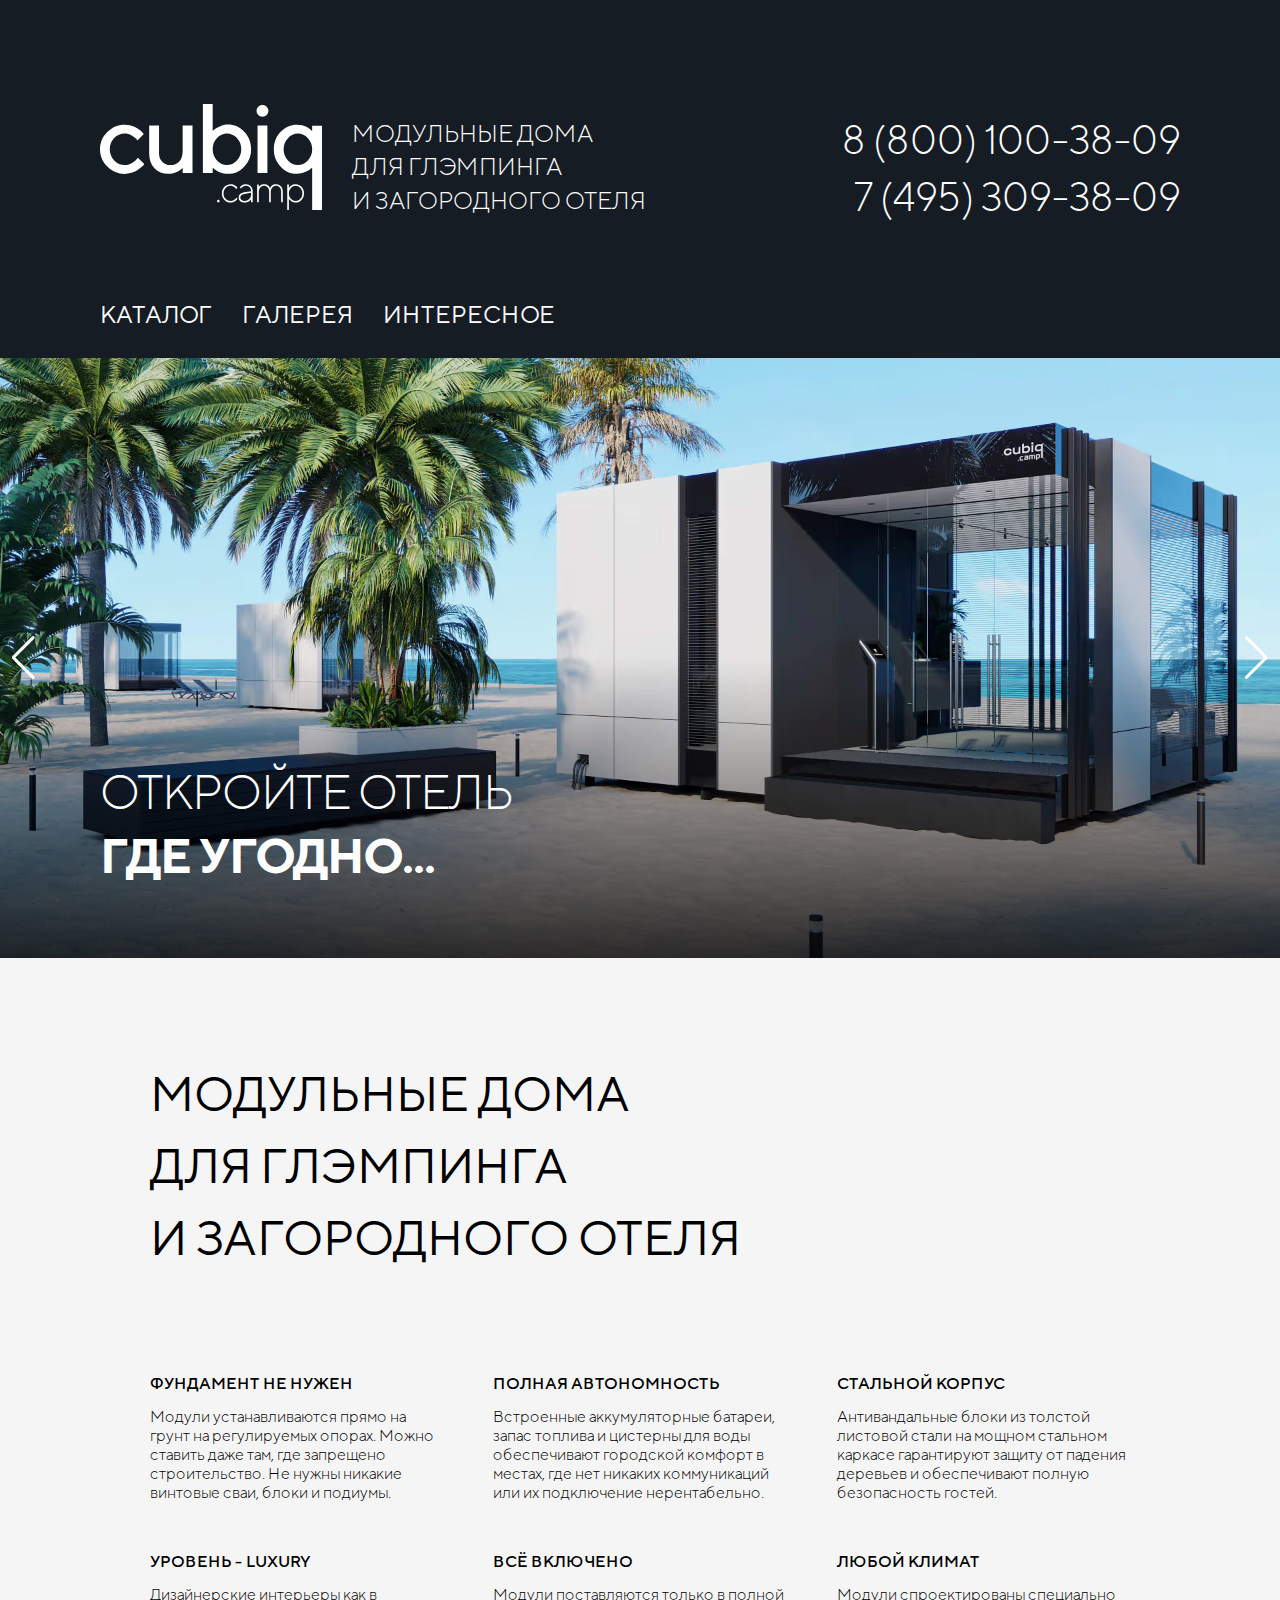
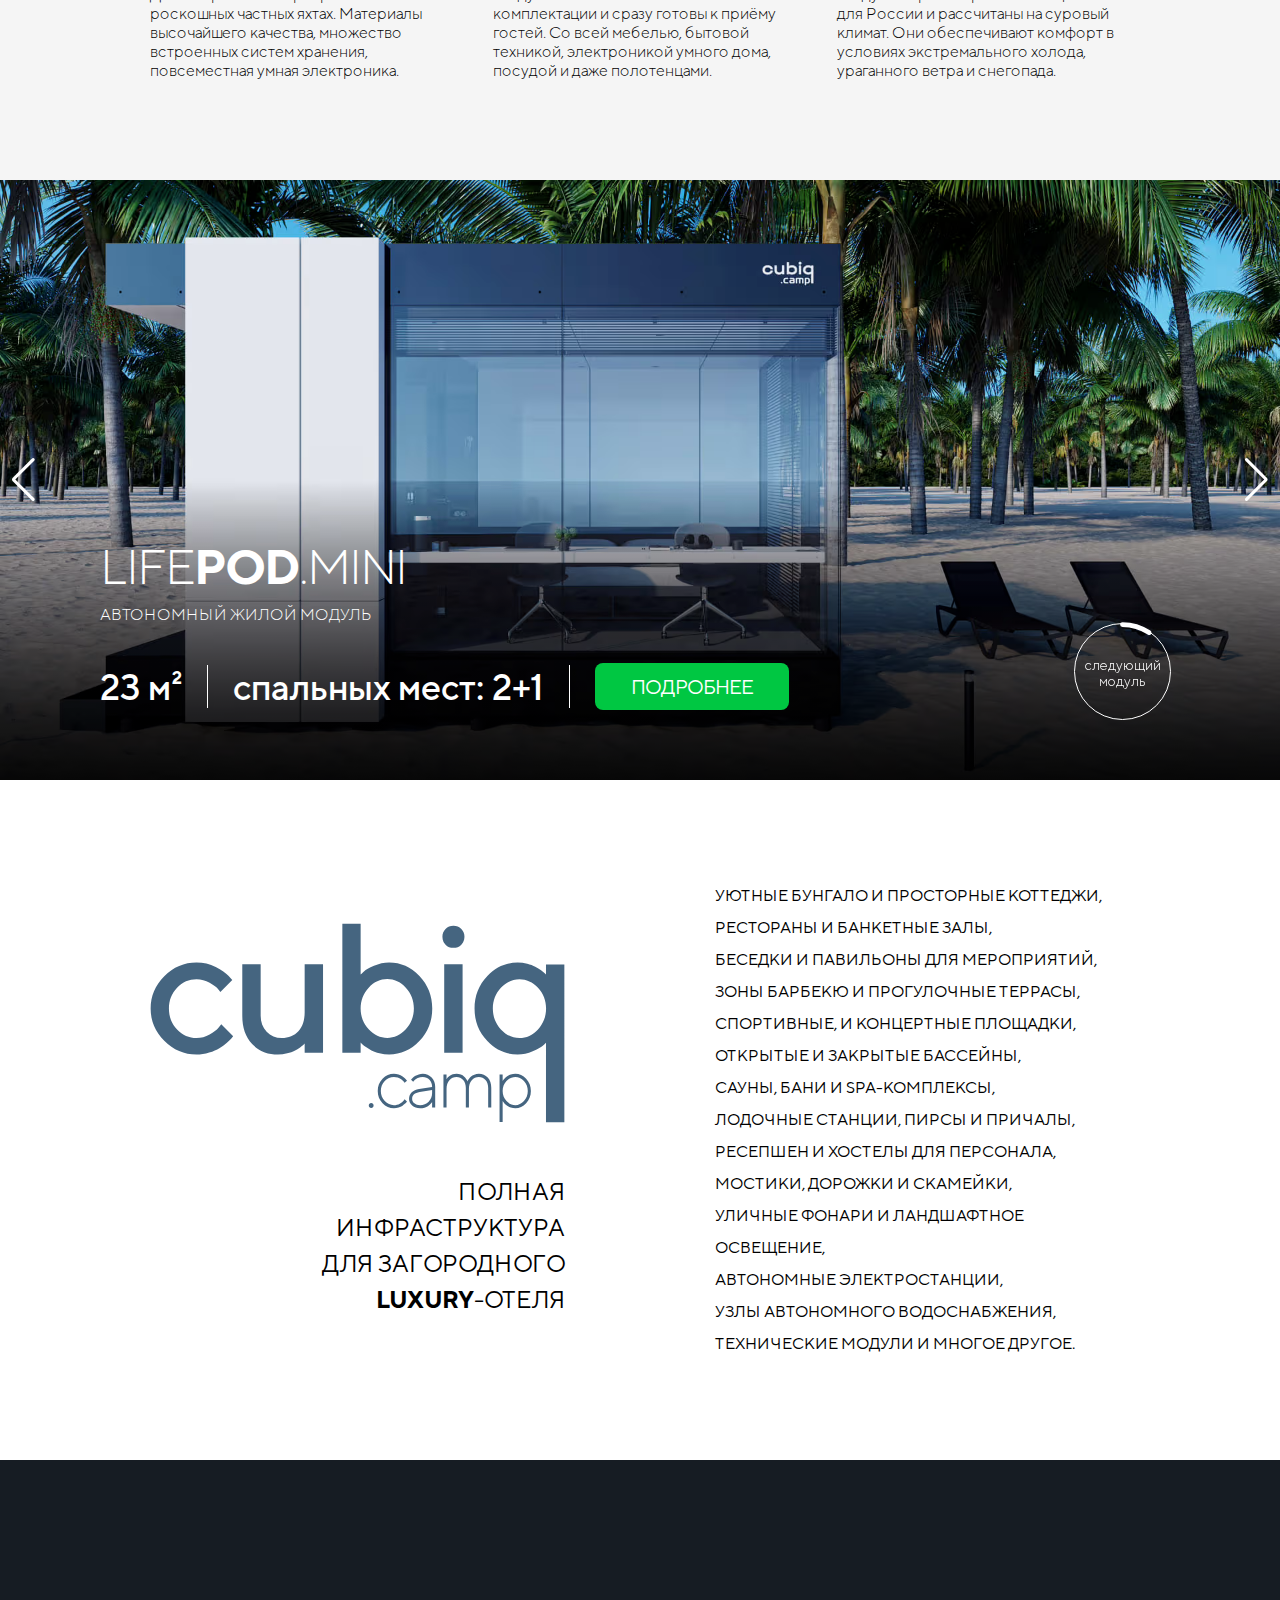
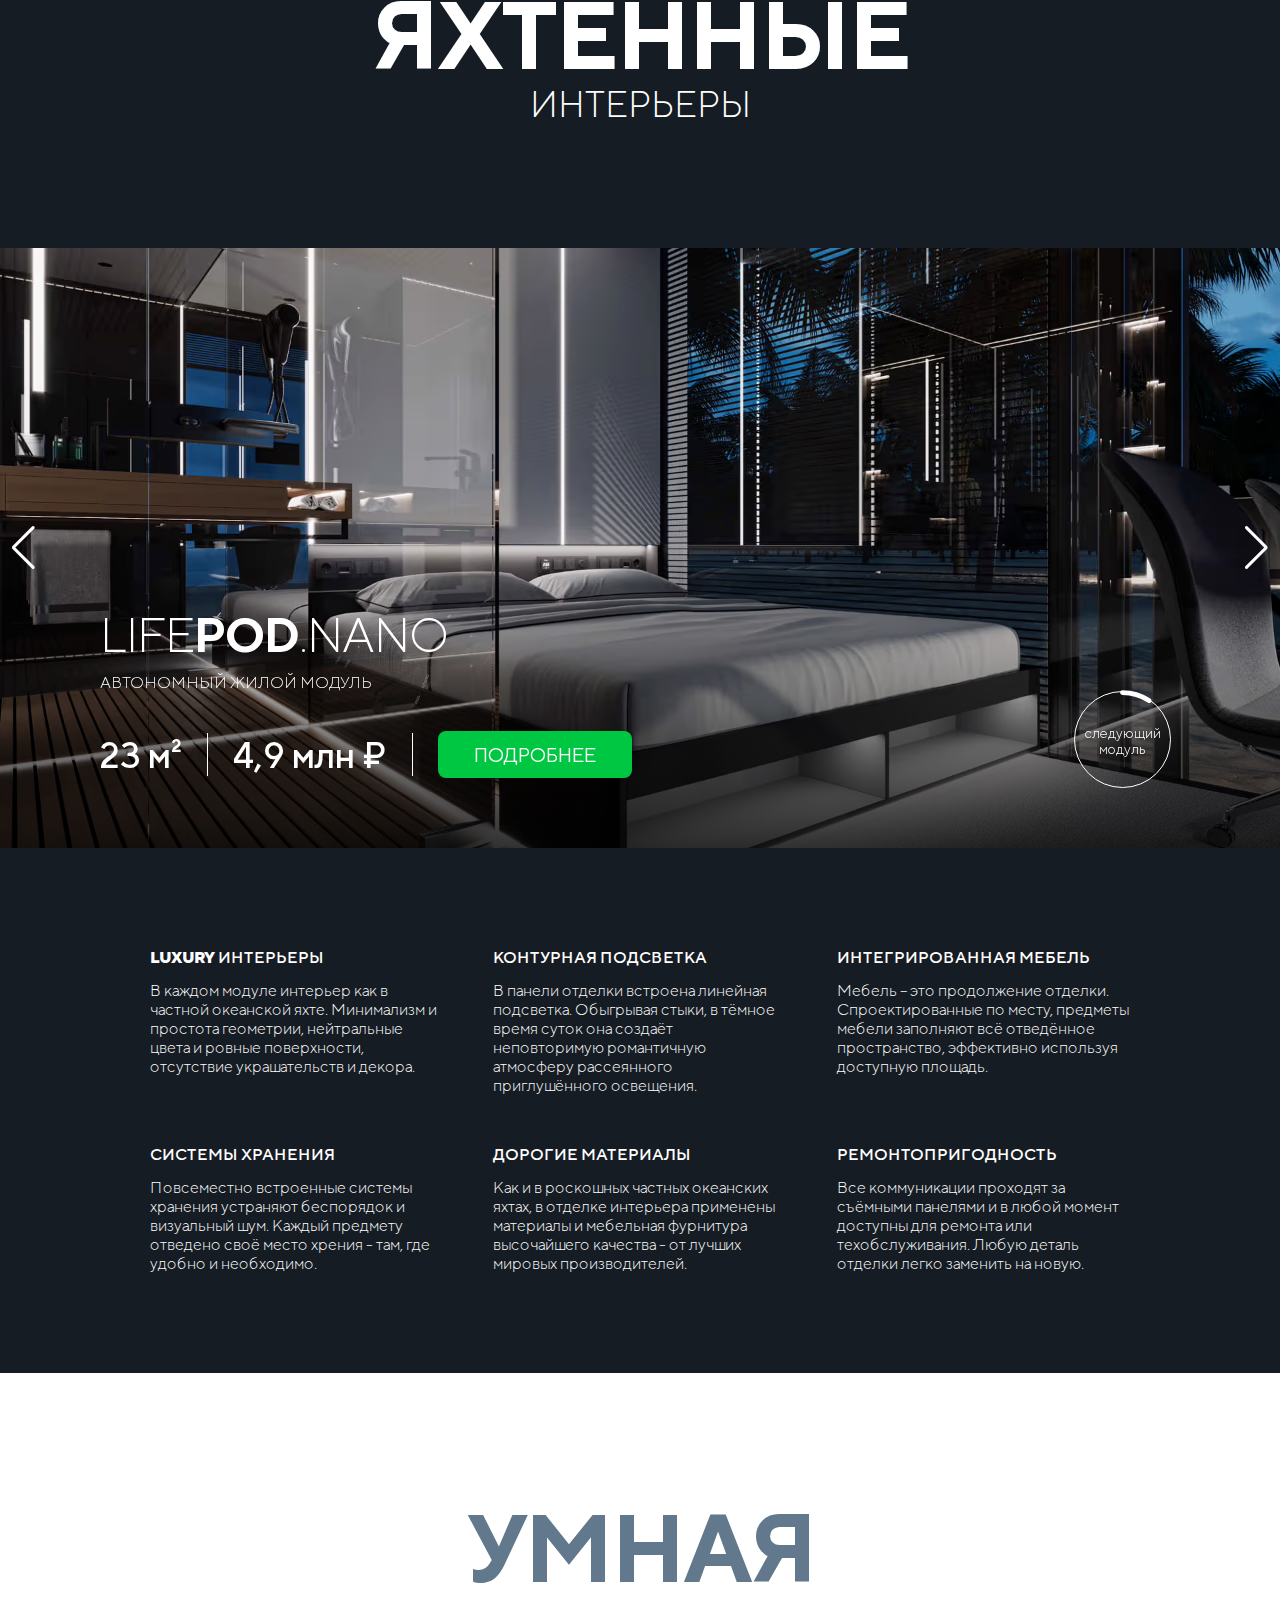
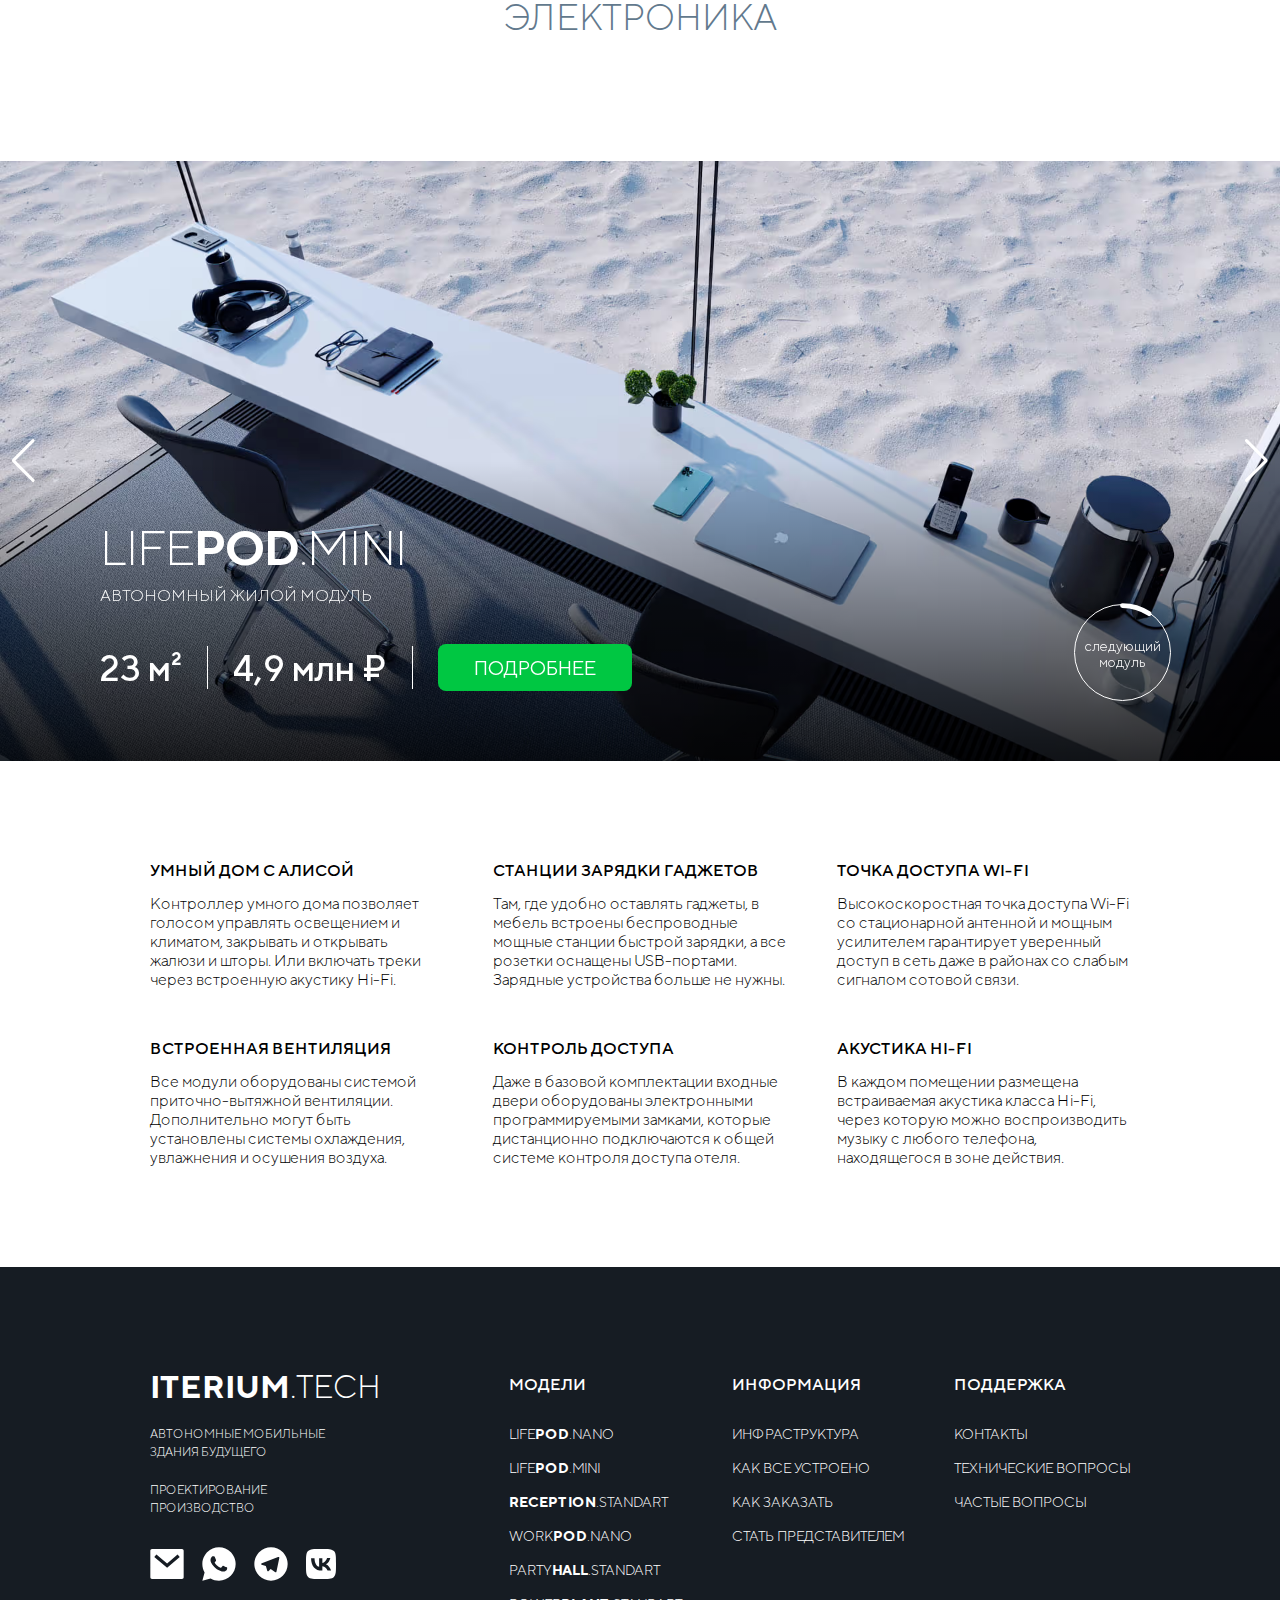
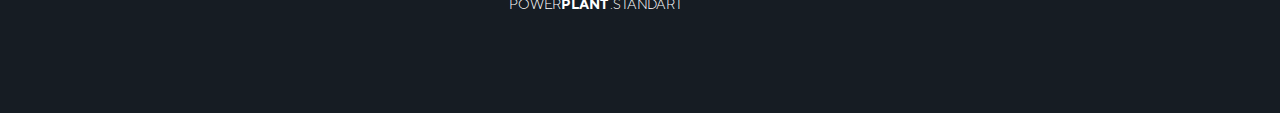
==== commit b7b8453f: "Add files via upload" ====
--- a/index.html
+++ b/index.html
@@ -83,7 +83,7 @@
                 <li><a href="#">Галерея</a></li>
                 <li><a href="#" class="open-btn">Интересное</a>
                     <div class="dropdown-menu">
-                        <div class="close-btn"><a href="#">&#215;</a></div>
+                        <div class="close-btn"><img src="img/icons/close.svg" alt="Иконка закрыть"></div>
                         <div class="dropdown-menu-left">
                             <div>
                                 <h3>O нас</h3>
